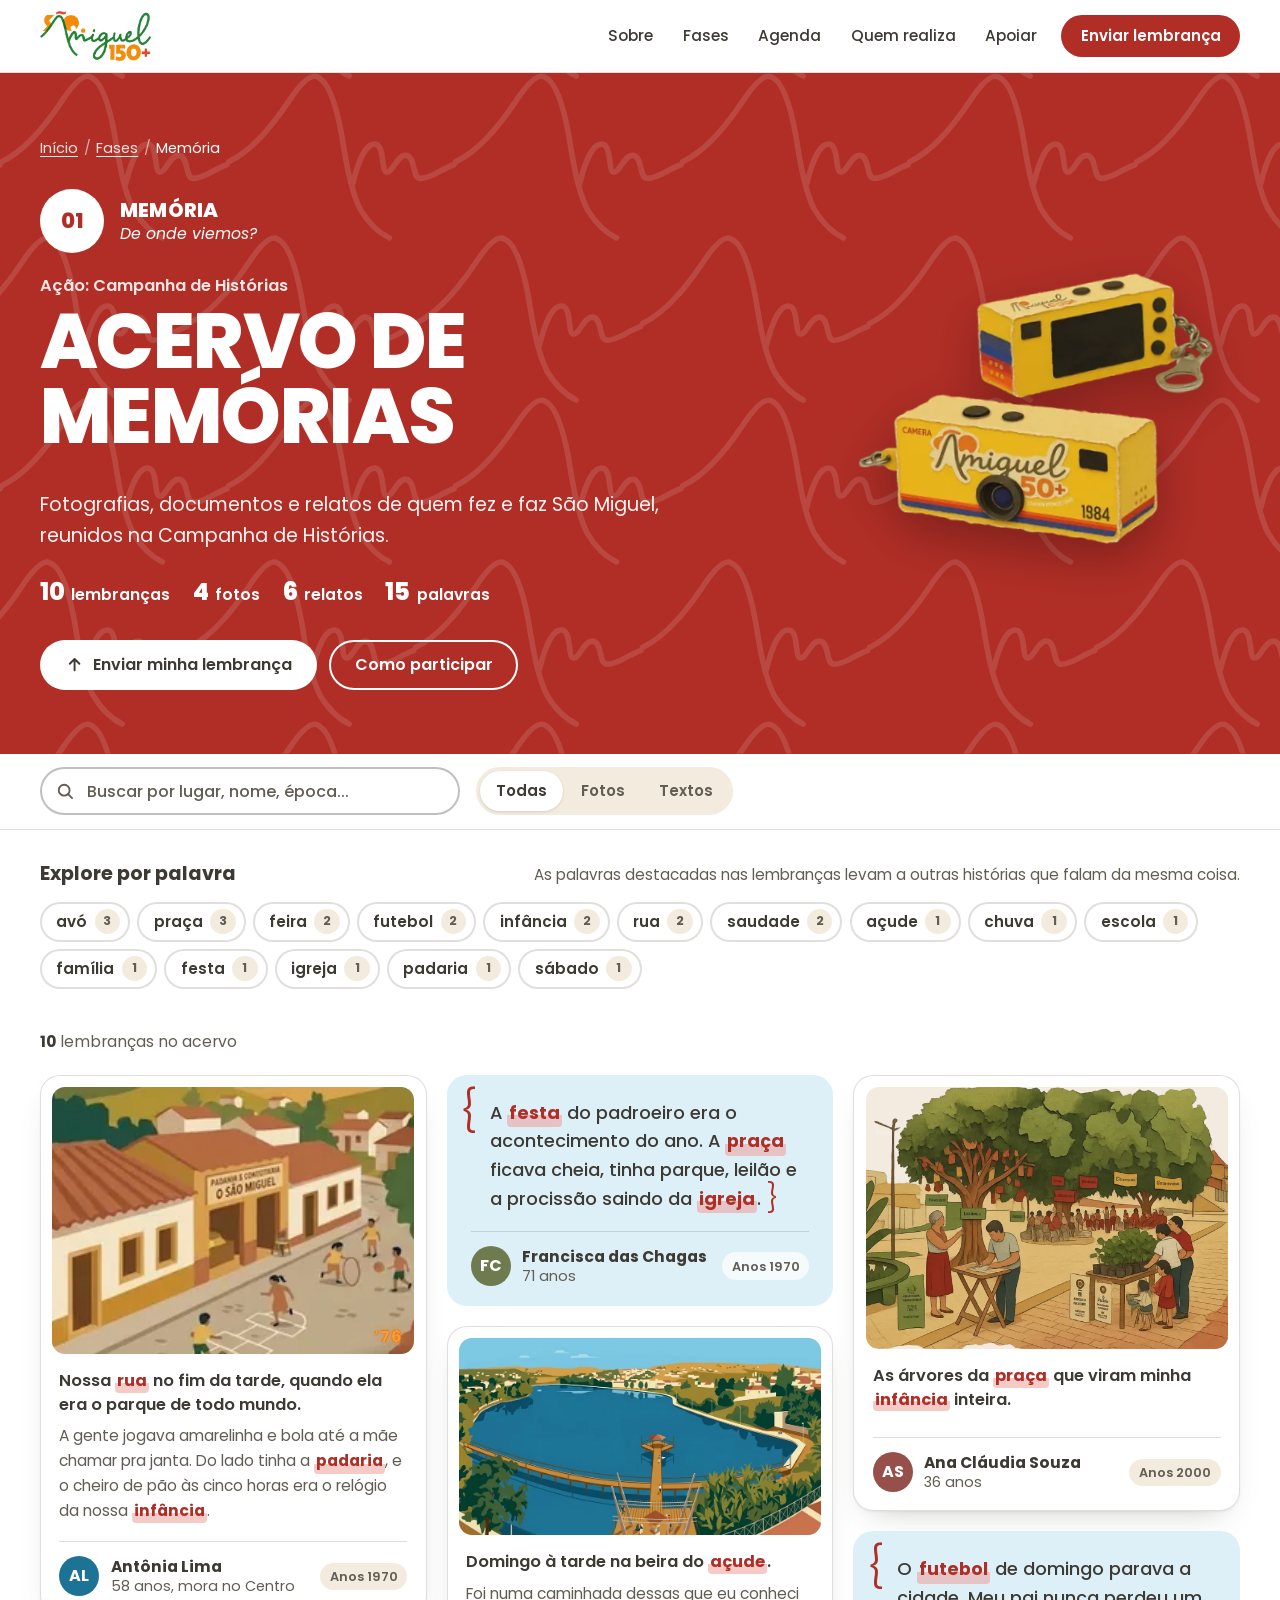
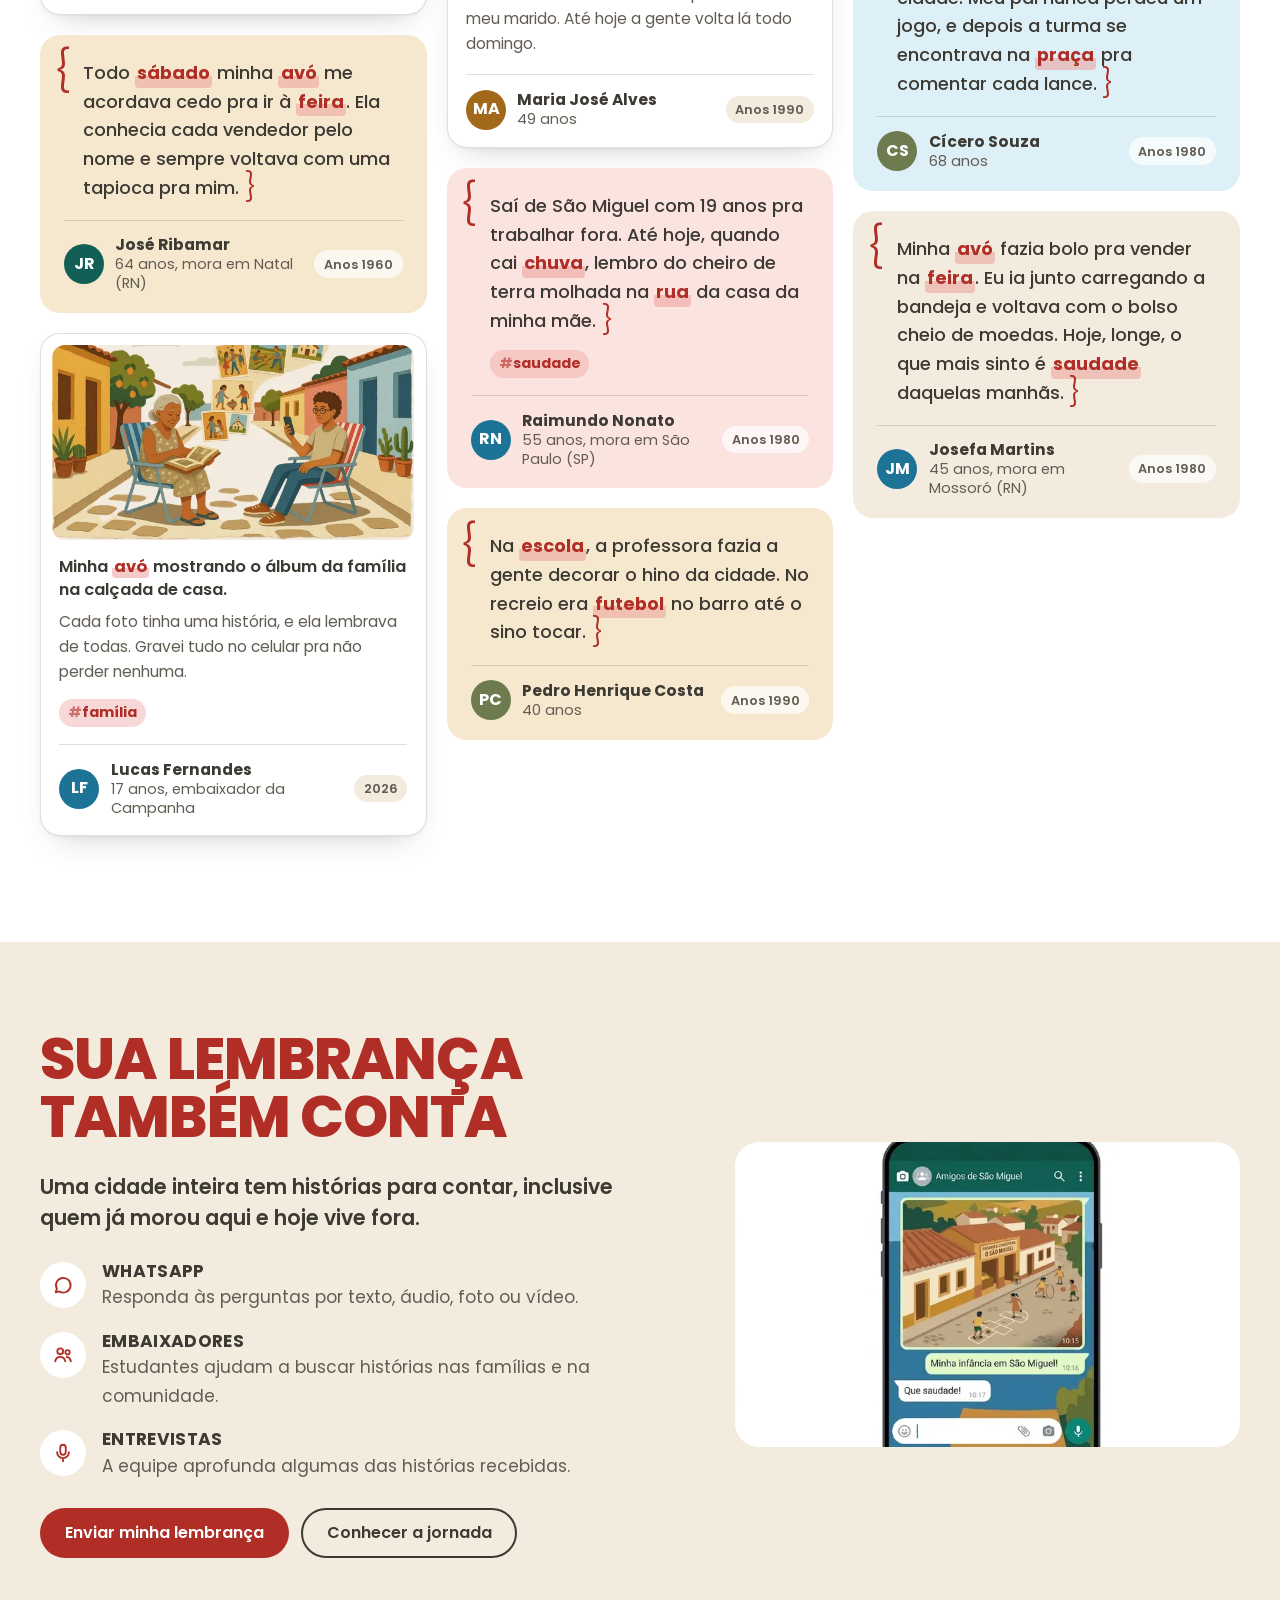
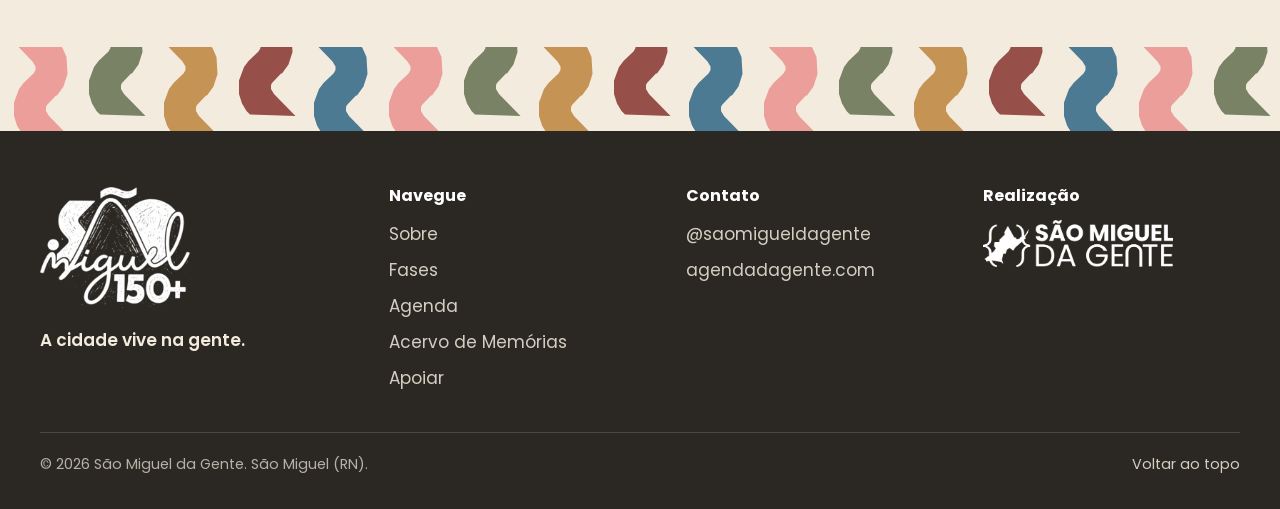
==== acervo.html @ f752eb58 "Adiciona favicon" ====
<!doctype html>
<html lang="pt-BR">
<head>
<meta charset="utf-8">
<meta name="viewport" content="width=device-width, initial-scale=1, viewport-fit=cover">
<title>Acervo de Memórias | São Miguel 150+</title>
<meta name="description" content="Fotografias, documentos e relatos de quem fez e faz São Miguel (RN), reunidos na Campanha de Histórias do São Miguel 150+.">
<meta name="theme-color" content="#B02E26">
<link rel="preconnect" href="https://fonts.googleapis.com">
<link rel="preconnect" href="https://fonts.gstatic.com" crossorigin>
<link rel="stylesheet" href="https://fonts.googleapis.com/css2?family=Poppins:ital,wght@0,300;0,400;0,500;0,600;0,700;0,800;1,400;1,600&display=swap">
<link rel="stylesheet" href="css/estilo.css">
<link rel="icon" href="favicon.ico" sizes="48x48">
<link rel="icon" href="favicon.svg" type="image/svg+xml">
<link rel="apple-touch-icon" href="\imagens\150+.png">

<script src="js/config.js"></script>
<script src="js/dados-acervo.js"></script>
</head>
<body class="pagina-da-acao" data-eixo="memoria">

<svg class="defs-svg" aria-hidden="true" focusable="false" width="0" height="0">
  <defs>
    <path id="mv-a" d="M3,143 C35,128 70,90 100,45 C120,15 135,2 145,6 C162,12 175,45 185,100 C193,150 200,190 215,220 C230,245 245,258 262,266"/>
    <path id="mv-b" d="M203,178 C212,140 225,112 240,115 C255,118 248,160 258,160 C268,160 275,130 290,133 C305,137 298,170 312,170 C330,170 345,155 366,148"/>
    <g id="motivo" fill="none" stroke="#fff" stroke-width="9" stroke-linecap="round"><use href="#mv-a"/><use href="#mv-b"/></g>
    <pattern id="padrao-linhas" patternUnits="userSpaceOnUse" width="227" height="324">
      <g transform="scale(.62)">
        <use href="#motivo" x="0" y="0"/><use href="#motivo" x="-366" y="0"/><use href="#motivo" x="366" y="0"/>
        <use href="#motivo" x="-65" y="261"/><use href="#motivo" x="301" y="261"/>
        <use href="#motivo" x="-65" y="-261"/><use href="#motivo" x="301" y="-261"/>
      </g>
    </pattern>
    <path id="onda" d="M0,0 L55,57 L61,67 L61,74 L57,81 L37,100 L28,112 L18,139 L18,166 L24,185 L33,200 L40,207 L131,210 L88,166 L82,156 L82,148 L84,144 L102,125 L104,125 L117,107 L125,82 L123,48 L115,30 L103,14 L91,3Z"/>
    <pattern id="ondas-cores" patternUnits="userSpaceOnUse" width="750" height="260" patternTransform="translate(0,-36) scale(.5)">
      <use href="#onda" x="10" y="44" fill="#EC9F9A"/><use href="#onda" x="160" y="0" fill="#798264"/><use href="#onda" x="310" y="44" fill="#C59354"/><use href="#onda" x="460" y="0" fill="#965049"/><use href="#onda" x="610" y="44" fill="#4D7A93"/>
    </pattern>
  </defs>
</svg>

<a class="pular" href="#lembrancas">Pular para as lembranças</a>

<header class="topo" id="topo">
  <div class="recipiente topo-interno">
    <a class="marca" data-link-inicio="" href="index.html" aria-label="São Miguel 150+, ir para a página inicial">
      <img data-logo src="assets/logo-sao-miguel-150.webp" alt="São Miguel 150+" width="682" height="306">
    </a>
    <button class="botao-menu" type="button" aria-expanded="false" aria-controls="menu-principal">
      <span class="botao-menu-icone" aria-hidden="true"><span></span><span></span><span></span></span>
      Menu
    </button>
    <nav class="navegacao" id="menu-principal" aria-label="Principal">
      <ul class="menu">
        <li><a data-link-inicio="#sobre" href="index.html#sobre">Sobre</a></li>
        <li><a data-link-inicio="#fases" href="index.html#fases">Fases</a></li>
        <li><a data-link-inicio="#agenda" href="index.html#agenda">Agenda</a></li>
        <li><a data-link-inicio="#quem-realiza" href="index.html#quem-realiza">Quem realiza</a></li>
        <li><a data-link-inicio="#apoiar" href="index.html#apoiar">Apoiar</a></li>
        <li class="menu-acao"><a class="botao botao-vermelho botao-pequeno" href="#enviar">Enviar lembrança</a></li>
      </ul>
    </nav>
  </div>
</header>

<main id="conteudo">

  <!-- CABEÇALHO DA AÇÃO: nome, eixo e descrição vêm de js/dados-acervo.js -->
  <section class="acao-topo" aria-labelledby="acao-titulo">
    <svg class="padrao-fundo" aria-hidden="true" focusable="false"><rect width="100%" height="100%" fill="url(#padrao-linhas)"/></svg>
    <div class="recipiente acao-topo-grade">
      <div>
        <nav aria-label="Você está em">
          <ol class="migalhas">
            <li><a data-link-inicio="" href="index.html">Início</a></li>
            <li><a data-link-inicio="#fases" href="index.html#fases">Fases</a></li>
            <li><span data-a="eixo-nome">Memória</span></li>
          </ol>
        </nav>
        <div class="acao-eixo">
          <span class="acao-eixo-marca" data-a="eixo-numero" aria-hidden="true">01</span>
          <p><span class="sr">Eixo </span><strong data-a="eixo-rotulo">Eixo 01 Memória</strong><em data-a="eixo-pergunta">De onde viemos?</em></p>
        </div>
        <p class="acao-sobrenome" data-a="acao">Ação: Campanha de Histórias</p>
        <h1 class="acao-titulo" id="acao-titulo" data-a="nome">Acervo de Memórias</h1>
        <p class="acao-descricao" data-a="descricao"></p>
        <ul class="acao-numeros" data-a="numeros" aria-label="Números do acervo"></ul>
        <div class="botoes">
          <a class="botao botao-branco" data-contato="Oi! Quero enviar uma lembrança para o Acervo de Memórias do São Miguel 150+." href="#enviar">
            <svg viewBox="0 0 24 24" aria-hidden="true"><path d="M12 19V6M6 11l6-6 6 6" fill="none" stroke="currentColor" stroke-width="2.4" stroke-linecap="round" stroke-linejoin="round"/></svg>
            Enviar minha lembrança
          </a>
          <a class="botao botao-contorno-claro" href="#enviar">Como participar</a>
        </div>
      </div>
      <img class="acao-ilustra" data-a="ilustracao" src="assets/ilustra-cameras.webp" alt="" width="409" height="305">
    </div>
  </section>

  <!-- BARRA DE EXPLORAÇÃO -->
  <div class="explorar">
    <div class="recipiente explorar-interno">
      <div class="busca">
        <label class="sr" for="busca">Buscar nas lembranças</label>
        <svg viewBox="0 0 24 24" aria-hidden="true"><circle cx="11" cy="11" r="6.5" fill="none" stroke="currentColor" stroke-width="2.2"/><path d="M16 16l4.5 4.5" stroke="currentColor" stroke-width="2.2" stroke-linecap="round"/></svg>
        <input id="busca" type="search" placeholder="Buscar por lugar, nome, época..." autocomplete="off">
      </div>
      <div class="tipos" role="group" aria-label="Tipo de lembrança">
        <button type="button" data-tipo="todas" aria-pressed="true">Todas</button>
        <button type="button" data-tipo="foto" aria-pressed="false">Fotos</button>
        <button type="button" data-tipo="texto" aria-pressed="false">Textos</button>
      </div>
      <p class="filtro-ativo" data-filtro-ativo hidden>
        <span>Palavra:</span>
        <button type="button" data-remover-palavra aria-label="Remover filtro de palavra">
          <span data-palavra-ativa></span>
          <svg viewBox="0 0 24 24" aria-hidden="true"><path d="M7 7l10 10M17 7L7 17" stroke="currentColor" stroke-width="2.4" stroke-linecap="round"/></svg>
        </button>
      </p>
    </div>
  </div>

  <!-- NUVEM DE PALAVRAS -->
  <section class="recipiente palavras-secao" aria-labelledby="palavras-titulo">
    <div class="palavras-cab">
      <h2 id="palavras-titulo">Explore por palavra</h2>
      <p>As palavras destacadas nas lembranças levam a outras histórias que falam da mesma coisa.</p>
    </div>
    <ul class="nuvem" data-nuvem></ul>
  </section>

  <!-- LEMBRANÇAS -->
  <section class="recipiente acervo" id="lembrancas" aria-labelledby="lembrancas-titulo">
    <h2 class="sr" id="lembrancas-titulo">Lembranças</h2>
    <div class="resultado">
      <p data-resultado aria-live="polite"></p>
      <button class="botao-texto" type="button" data-limpar hidden>Limpar filtros</button>
    </div>
    <div class="grade-lembrancas" data-grade></div>
    <div class="mais"><button class="botao botao-contorno" type="button" data-mais hidden>Mostrar mais lembranças</button></div>
  </section>

  <!-- COMO ENVIAR -->
  <section class="enviar" id="enviar" aria-labelledby="enviar-titulo">
    <div class="recipiente enviar-grade">
      <div>
        <h2 class="titulo-secao cor-memoria" id="enviar-titulo">Sua lembrança também conta</h2>
        <p class="lead">Uma cidade inteira tem histórias para contar, inclusive quem já morou aqui e hoje vive fora.</p>
        <ul class="formas-envio">
          <li>
            <span class="marcador"><svg viewBox="0 0 24 24" aria-hidden="true"><path d="M4 20l1.3-3.9A8 8 0 1 1 8 19z" fill="none" stroke="currentColor" stroke-width="2" stroke-linejoin="round"/></svg></span>
            <div><h3>WhatsApp</h3><p>Responda às perguntas por texto, áudio, foto ou vídeo.</p></div>
          </li>
          <li>
            <span class="marcador"><svg viewBox="0 0 24 24" aria-hidden="true"><circle cx="9" cy="8" r="3.2" fill="none" stroke="currentColor" stroke-width="2"/><path d="M3.5 19c.6-3.2 2.8-5 5.5-5s4.9 1.8 5.5 5" fill="none" stroke="currentColor" stroke-width="2" stroke-linecap="round"/><circle cx="17" cy="9" r="2.4" fill="none" stroke="currentColor" stroke-width="2"/><path d="M16 14.2c2.3.2 4 1.8 4.5 4.8" fill="none" stroke="currentColor" stroke-width="2" stroke-linecap="round"/></svg></span>
            <div><h3>Embaixadores</h3><p>Estudantes ajudam a buscar histórias nas famílias e na comunidade.</p></div>
          </li>
          <li>
            <span class="marcador"><svg viewBox="0 0 24 24" aria-hidden="true"><rect x="9" y="3" width="6" height="11" rx="3" fill="none" stroke="currentColor" stroke-width="2"/><path d="M5.5 11a6.5 6.5 0 0 0 13 0M12 17.5V21" fill="none" stroke="currentColor" stroke-width="2" stroke-linecap="round"/></svg></span>
            <div><h3>Entrevistas</h3><p>A equipe aprofunda algumas das histórias recebidas.</p></div>
          </li>
        </ul>
        <div class="botoes">
          <a class="botao botao-vermelho" data-contato="Oi! Quero enviar uma lembrança para o Acervo de Memórias do São Miguel 150+." href="#enviar">Enviar minha lembrança</a>
          <a class="botao botao-contorno" data-link-inicio="#fases" href="index.html#fases">Conhecer a jornada</a>
        </div>
      </div>
      <img class="enviar-ilustra" src="assets/ilustra-whatsapp.webp" alt="Celular com uma conversa de WhatsApp mostrando a foto de uma rua de São Miguel e a mensagem Minha infância em São Miguel" width="717" height="432" loading="lazy">
    </div>
  </section>
</main>

<!-- VISOR DE FOTO -->
<dialog class="visor" data-visor aria-labelledby="visor-titulo">
  <button class="visor-fechar" type="button" data-fechar aria-label="Fechar">
    <svg viewBox="0 0 24 24" aria-hidden="true"><path d="M6 6l12 12M18 6L6 18" stroke="currentColor" stroke-width="2.4" stroke-linecap="round"/></svg>
  </button>
  <div class="visor-grade">
    <div class="visor-foto"><img data-visor-img alt=""></div>
    <div class="visor-info">
      <h2 class="sr" id="visor-titulo">Foto ampliada</h2>
      <div data-visor-texto></div>
      <div class="visor-relacionadas" data-visor-palavras></div>
      <div data-visor-autoria></div>
      <div class="visor-nav">
        <button class="botao-circulo" type="button" data-visor-ant aria-label="Foto anterior"><svg viewBox="0 0 24 24" aria-hidden="true"><path d="M15 5l-7 7 7 7" fill="none" stroke="currentColor" stroke-width="2.4" stroke-linecap="round" stroke-linejoin="round"/></svg></button>
        <button class="botao-circulo" type="button" data-visor-prox aria-label="Próxima foto"><svg viewBox="0 0 24 24" aria-hidden="true"><path d="M9 5l7 7-7 7" fill="none" stroke="currentColor" stroke-width="2.4" stroke-linecap="round" stroke-linejoin="round"/></svg></button>
        <span data-visor-contador></span>
      </div>
    </div>
  </div>
</dialog>

<footer class="rodape">
  <div class="faixa-ondas faixa-ondas-cores" aria-hidden="true">
    <svg width="100%" height="100%"><rect width="100%" height="100%" fill="url(#ondas-cores)"/></svg>
  </div>
  <div class="recipiente rodape-grade">
    <div class="rodape-marca">
      <img src="assets/logo-150-branco.webp" alt="São Miguel 150+" width="420" height="342" loading="lazy">
      <p>A cidade vive na gente.</p>
    </div>
    <nav class="rodape-nav" aria-label="Rodapé">
      <h2>Navegue</h2>
      <ul>
        <li><a data-link-inicio="#sobre" href="index.html#sobre">Sobre</a></li>
        <li><a data-link-inicio="#fases" href="index.html#fases">Fases</a></li>
        <li><a data-link-inicio="#agenda" href="index.html#agenda">Agenda</a></li>
        <li><a href="#lembrancas">Acervo de Memórias</a></li>
        <li><a data-link-inicio="#apoiar" href="index.html#apoiar">Apoiar</a></li>
      </ul>
    </nav>
    <div class="rodape-contato">
      <h2>Contato</h2>
      <ul data-lista-contato></ul>
    </div>
    <div class="rodape-realizacao">
      <h2>Realização</h2>
      <img src="assets/smdg-branco.png" alt="São Miguel da Gente" width="534" height="131" loading="lazy">
    </div>
  </div>
  <div class="recipiente rodape-base">
    <p>© <span data-ano>2026</span> São Miguel da Gente. São Miguel (RN).</p>
    <a href="#topo">Voltar ao topo</a>
  </div>
</footer>

<script src="js/comum.js"></script>
<script src="js/acervo.js"></script>
</body>
</html>
---- css/estilo.css ----
/* =====================================================================
   SÃO MIGUEL 150+  |  ESTILO
   Cores e tipografia tiradas da identidade visual do projeto.
   ===================================================================== */

:root {
  /* Marca (fixas) */
  --ceu: #7CC7E4;
  --memoria: #B02E26;
  --identidade: #6E7B4E;
  --futuro: #C98A2B;
  --futuro-forte: #A2691B;
  --teal: #125F55;
  --azul: #1D7396;
  --laranja: #F38B08;
  --rosa: #EC9F9A;
  --vinho: #965049;
  --creme: #F2EBDE;
  --tinta: #3D3A34;

  /* Variáveis que mudam no modo escuro */
  --bg: #FFFFFF;
  --bg-alt: #F2EBDE;
  --superficie: #FFFFFF;
  --texto: #3D3A34;
  --texto-2: #625D53;
  --linha: rgba(61, 58, 52, .16);
  --linha-forte: rgba(61, 58, 52, .32);
  --memoria-tx: #B02E26;
  --identidade-tx: #55603A;
  --futuro-tx: #8A5813;
  --teal-tx: #125F55;
  --memoria-claro: #F6DEDB;
  --identidade-claro: #E4E8D8;
  --futuro-claro: #F4E5CB;
  --teal-claro: #D5E7E3;
  --papel-rosa: #FBE3E0;
  --papel-ocre: #F6E8CE;
  --papel-oliva: #E7EADC;
  --papel-ceu: #DDEFF7;
  --papel-creme: #F2EBDE;
  --sombra: 0 1px 2px rgba(61, 58, 52, .06), 0 14px 32px -18px rgba(61, 58, 52, .35);

  --fonte: 'Poppins', system-ui, -apple-system, 'Segoe UI', Helvetica, Arial, sans-serif;
  --larg: 1200px;
  --margem: max(1.25rem, calc((100vw - var(--larg)) / 2));
  --altura-topo: 72px;

  color-scheme: light dark;
  box-sizing: border-box;
  padding-top: env(safe-area-inset-top, 0px);
  padding-bottom: env(safe-area-inset-bottom, 0px);
}

@media (prefers-color-scheme: dark) {
  :root:not([data-theme="light"]) {
    --bg: #1C1A17;
    --bg-alt: #262320;
    --superficie: #2C2925;
    --texto: #F2EBDE;
    --texto-2: #CBC2B3;
    --linha: rgba(242, 235, 222, .16);
    --linha-forte: rgba(242, 235, 222, .34);
    --memoria-tx: #F29B91;
    --identidade-tx: #BFCB98;
    --futuro-tx: #EDBB6E;
    --teal-tx: #8FD0C4;
    --memoria-claro: #432825;
    --identidade-claro: #31372A;
    --futuro-claro: #43361F;
    --teal-claro: #1E3934;
    --papel-rosa: #3B2826;
    --papel-ocre: #3A3122;
    --papel-oliva: #2E3327;
    --papel-ceu: #20333B;
    --papel-creme: #2C2925;
    --sombra: 0 1px 2px rgba(0, 0, 0, .3), 0 14px 32px -18px rgba(0, 0, 0, .7);
  }
}
:root[data-theme="dark"] {
  --bg: #1C1A17;
  --bg-alt: #262320;
  --superficie: #2C2925;
  --texto: #F2EBDE;
  --texto-2: #CBC2B3;
  --linha: rgba(242, 235, 222, .16);
  --linha-forte: rgba(242, 235, 222, .34);
  --memoria-tx: #F29B91;
  --identidade-tx: #BFCB98;
  --futuro-tx: #EDBB6E;
  --teal-tx: #8FD0C4;
  --memoria-claro: #432825;
  --identidade-claro: #31372A;
  --futuro-claro: #43361F;
  --teal-claro: #1E3934;
  --papel-rosa: #3B2826;
  --papel-ocre: #3A3122;
  --papel-oliva: #2E3327;
  --papel-ceu: #20333B;
  --papel-creme: #2C2925;
  --sombra: 0 1px 2px rgba(0, 0, 0, .3), 0 14px 32px -18px rgba(0, 0, 0, .7);
}

/* ---------- Base ---------- */
*, *::before, *::after { box-sizing: inherit; }
html { scroll-behavior: smooth; scroll-padding-top: calc(env(safe-area-inset-top, 0px) + var(--altura-topo) + 12px); }
body {
  margin: 0;
  background: var(--bg);
  color: var(--texto);
  font-family: var(--fonte);
  font-size: 1.0625rem;
  line-height: 1.65;
  -webkit-font-smoothing: antialiased;
  text-rendering: optimizeLegibility;
}
img { max-width: 100%; height: auto; display: block; }
a { color: inherit; }
p { margin: 0 0 1em; }
h1, h2, h3, h4 { margin: 0; line-height: 1.15; }
ul, ol { margin: 0; }
button { font: inherit; color: inherit; }
:focus-visible { outline: 3px solid var(--azul); outline-offset: 3px; border-radius: 6px; }
.defs-svg { position: absolute; width: 0; height: 0; overflow: hidden; }
[hidden] { display: none !important; }
.sr { position: absolute !important; width: 1px; height: 1px; overflow: hidden; clip: rect(0 0 0 0); clip-path: inset(50%); white-space: nowrap; }
.recipiente { width: min(100% - 2.5rem, var(--larg)); margin-inline: auto; }
.pular { position: absolute; left: 1rem; top: -100px; z-index: 100; background: var(--tinta); color: #fff; padding: .7rem 1rem; border-radius: 10px; }
.pular:focus { top: calc(env(safe-area-inset-top, 0px) + 1rem); }

@media (prefers-reduced-motion: reduce) {
  html { scroll-behavior: auto; }
  *, *::before, *::after { animation-duration: .01ms !important; animation-iteration-count: 1 !important; transition-duration: .01ms !important; }
}

/* ---------- Tipografia ---------- */
.titulo-secao {
  font-weight: 800;
  font-size: clamp(2.1rem, 5vw, 3.6rem);
  line-height: 1;
  letter-spacing: -.015em;
  text-transform: uppercase;
  margin-bottom: .45em;
}
.lead { font-size: clamp(1.12rem, 1.6vw, 1.3rem); font-weight: 600; line-height: 1.5; }
.cor-memoria { color: var(--memoria-tx); }
.cab-secao { max-width: 46rem; }
.cab-secao > p { color: var(--texto-2); font-size: 1.08rem; }

/* Bolinha que substitui a letra "o", como na marca */
.bola {
  display: inline-block;
  width: .56em; height: .56em; line-height: .56em;
  border-radius: 50%;
  background: var(--futuro);
  color: transparent;
  overflow: hidden;
  vertical-align: baseline;
  margin-inline: .015em;
}
.sem-quebra { white-space: nowrap; }
.bola-g { width: .74em; height: .74em; line-height: .74em; margin-right: .04em; }

/* ---------- Botões ---------- */
.botoes { display: flex; flex-wrap: wrap; gap: .75rem; margin-top: 1.75rem; }
.botao {
  display: inline-flex; align-items: center; justify-content: center; gap: .55em;
  min-height: 50px; padding: .7em 1.45em;
  border-radius: 999px; border: 2px solid transparent;
  font: 600 1rem/1.2 var(--fonte); text-decoration: none; cursor: pointer;
  transition: background-color .18s ease, color .18s ease, border-color .18s ease, transform .12s ease;
}
.botao svg { width: 1.2em; height: 1.2em; flex: none; }
.botao:active { transform: translateY(1px); }
.botao-vermelho { background: var(--memoria); color: #fff; }
.botao-vermelho:hover { background: #8F231D; }
.botao-branco { background: #fff; color: var(--tinta); }
.botao-branco:hover { background: var(--creme); }
.botao-contorno { border-color: currentColor; color: var(--texto); background: transparent; }
.botao-contorno:hover { background: var(--bg-alt); }
.botao-contorno-escuro { border-color: var(--tinta); color: var(--tinta); background: transparent; }
.botao-contorno-escuro:hover { background: rgba(255, 255, 255, .45); }
.botao-contorno-claro { border-color: #fff; color: #fff; background: transparent; }
.botao-contorno-claro:hover { background: rgba(255, 255, 255, .14); }
.botao-pequeno { min-height: 42px; padding: .5em 1.15em; font-size: .94rem; }
.botao-circulo {
  display: grid; place-items: center; width: 50px; height: 50px; border-radius: 50%;
  border: 2px solid var(--linha-forte); background: var(--superficie); cursor: pointer;
  transition: background-color .18s, border-color .18s, opacity .18s;
}
.botao-circulo svg { width: 22px; height: 22px; }
.botao-circulo:hover { border-color: var(--texto); }
.botao-circulo:disabled { opacity: .35; cursor: default; }

/* ---------- Chips ---------- */
.chips { display: flex; flex-wrap: wrap; gap: .45rem; list-style: none; padding: 0; margin: 1rem 0; }
.chips li { background: var(--bg-alt); padding: .3rem .75rem; border-radius: 9px; font-weight: 600; font-size: .9rem; line-height: 1.35; }

/* ---------- Topo ---------- */
.topo {
  position: sticky; top: 0; z-index: 60;
  background: var(--bg);
  background: color-mix(in srgb, var(--bg) 93%, transparent);
  -webkit-backdrop-filter: saturate(1.4) blur(10px);
  backdrop-filter: saturate(1.4) blur(10px);
  border-bottom: 1px solid var(--linha);
}
.topo-interno { display: flex; align-items: center; justify-content: space-between; gap: 1rem; min-height: var(--altura-topo); }
.marca { display: block; flex: none; border-radius: 8px; }
.marca img { height: 50px; width: auto; }
.menu { display: flex; align-items: center; gap: .15rem; list-style: none; padding: 0; margin: 0; }
.menu a:not(.botao) { display: block; padding: .55rem .85rem; border-radius: 999px; text-decoration: none; font-weight: 500; font-size: .96rem; }
.menu a:not(.botao):hover { background: var(--bg-alt); }
.menu a[aria-current="page"] { color: var(--memoria-tx); font-weight: 600; }
.menu-acao { margin-left: .5rem; }
.botao-menu {
  display: none; align-items: center; gap: .55rem; min-height: 44px; padding: .4rem .9rem;
  border: 2px solid var(--linha-forte); border-radius: 999px; background: transparent; font-weight: 600; cursor: pointer;
}
.botao-menu-icone { display: grid; gap: 4px; width: 18px; }
.botao-menu-icone span { display: block; height: 2px; background: currentColor; border-radius: 2px; transition: transform .2s, opacity .2s; }
.topo[data-aberto] .botao-menu-icone span:nth-child(1) { transform: translateY(6px) rotate(45deg); }
.topo[data-aberto] .botao-menu-icone span:nth-child(2) { opacity: 0; }
.topo[data-aberto] .botao-menu-icone span:nth-child(3) { transform: translateY(-6px) rotate(-45deg); }

@media (max-width: 900px) {
  :root { --altura-topo: 64px; }
  .marca img { height: 42px; }
  .botao-menu { display: inline-flex; }
  .navegacao {
    display: none; position: absolute; left: 0; right: 0; top: 100%;
    background: var(--bg); border-bottom: 1px solid var(--linha); box-shadow: var(--sombra);
    padding: .5rem 1.25rem 1.25rem;
  }
  .topo[data-aberto] .navegacao { display: block; }
  .menu { flex-direction: column; align-items: stretch; gap: 0; }
  .menu a:not(.botao) { padding: .85rem .5rem; border-radius: 10px; font-size: 1.05rem; border-bottom: 1px solid var(--linha); }
  .menu-acao { margin: 1rem 0 0; }
  .menu-acao .botao { width: 100%; min-height: 50px; }
}

/* ---------- Destaque ---------- */
.destaque {
  --d-cor: var(--ceu);
  position: relative; isolation: isolate; overflow: hidden;
  display: flex;
  min-height: clamp(600px, calc(100svh - var(--altura-topo)), 900px);
  background-color: var(--d-cor);
  color: var(--tinta);
}
.destaque-fundo {
  position: absolute; inset: 0; z-index: -2;
  background-size: cover;
  background-position: var(--d-pos, center bottom);
  background-repeat: no-repeat;
}
.destaque::before {
  content: ""; position: absolute; inset: 0; z-index: -1; pointer-events: none;
  background:
    linear-gradient(90deg, var(--d-cor) 0%, var(--d-cor) 30%, color-mix(in srgb, var(--d-cor) 0%, transparent) 64%),
    linear-gradient(180deg, var(--d-cor) 0%, color-mix(in srgb, var(--d-cor) 0%, transparent) 36%);
}
.destaque[data-tema="claro"] { color: #fff; }
.destaque[data-tema="claro"]::before {
  background: linear-gradient(90deg, rgba(22, 20, 17, .74) 0%, rgba(22, 20, 17, .45) 50%, rgba(22, 20, 17, .12) 100%);
}
.destaque-conteudo { position: relative; padding-block: clamp(3rem, 8vw, 6.5rem) 3rem; }
.destaque-conteudo > * { max-width: 40rem; }
.destaque-rotulo {
  display: inline-flex; align-items: center; gap: .5em;
  background: #fff; color: var(--memoria);
  padding: .4em 1em; border-radius: 999px; font-weight: 600; font-size: .95rem; margin: 0;
}
.destaque-rotulo:empty { display: none; }
.destaque-titulo {
  font-weight: 800; font-size: clamp(2.7rem, 7.2vw, 5.6rem);
  line-height: .98; letter-spacing: -.025em; margin: .3em 0 .32em;
  text-wrap: balance;
}
.destaque-texto { font-size: clamp(1.06rem, 1.6vw, 1.28rem); font-weight: 500; line-height: 1.55; max-width: 33rem; }
.destaque[data-tema="claro"] .destaque-titulo,
.destaque[data-tema="claro"] .destaque-texto { text-shadow: 0 2px 18px rgba(0, 0, 0, .35); }
.destaque .botoes { margin-top: 2rem; }
.destaque-grafismo {
  position: absolute; z-index: -1; right: 5%; top: 3%;
  width: min(30vw, 380px); height: auto; overflow: visible; opacity: .95;
}
.destaque-grafismo path { stroke-dasharray: 1; stroke-dashoffset: 1; animation: desenhar 2.2s cubic-bezier(.6, .1, .2, 1) .35s forwards; }
.destaque-grafismo path + path { animation-delay: 1.5s; animation-duration: 1.4s; }
.destaque-grafismo[hidden] { display: none; }
@keyframes desenhar { to { stroke-dashoffset: 0; } }
@media (prefers-reduced-motion: reduce) { .destaque-grafismo path { stroke-dashoffset: 0; animation: none; } }
@media (max-width: 720px) {
  .destaque { min-height: max(680px, calc(100svh - var(--altura-topo))); }
  .destaque::before { background: linear-gradient(180deg, var(--d-cor) 0%, var(--d-cor) calc(100% - 300px), color-mix(in srgb, var(--d-cor) 0%, transparent) calc(100% - 150px)); }
  .destaque-conteudo { padding-bottom: 300px; }
  .destaque[data-tema="claro"]::before { background: linear-gradient(180deg, rgba(22, 20, 17, .72) 0%, rgba(22, 20, 17, .4) 70%, rgba(22, 20, 17, .2) 100%); }
  .destaque-grafismo { display: none; }
  .destaque .botoes .botao { flex: 1 1 auto; }
}

/* ---------- Faixa de ondas ---------- */
.faixa-ondas { height: clamp(52px, 7.5vw, 84px); overflow: hidden; }
.faixa-ondas svg { display: block; }
.faixa-ondas-vermelha { background: var(--memoria); }
.faixa-ondas-cores { background: var(--creme); }

/* ---------- Sobre ---------- */
.sobre { position: relative; }
.sobre-grade {
  display: grid; grid-template-columns: minmax(0, 1.35fr) minmax(0, 1fr);
  gap: clamp(2rem, 6vw, 5.5rem); align-items: start;
  padding-block: clamp(3.5rem, 7vw, 6rem);
}
.sobre-texto > p:not(.lead) { max-width: 60ch; }
.legado {
  position: relative; z-index: 2;
  background: var(--bg-alt); border-radius: 28px;
  padding: 7.5rem clamp(1.4rem, 3vw, 2.2rem) 2rem;
  margin-top: calc(-1 * clamp(3.5rem, 7vw, 6rem) - 2rem);
}
.legado-selo { position: absolute; top: -3.5rem; left: 50%; transform: translateX(-50%) rotate(-4deg); width: 190px; filter: drop-shadow(0 10px 18px rgba(61, 58, 52, .25)); }
.legado-titulo { font-size: 1.25rem; font-weight: 700; }
.chips-legado li { background: var(--superficie); color: var(--memoria-tx); font-weight: 500; font-size: 1rem; padding: .45rem .95rem; border-radius: 10px; }
@media (max-width: 860px) {
  .sobre-grade { grid-template-columns: 1fr; }
  .legado { margin-top: 3rem; }
  .legado-selo { width: 160px; top: -3rem; }
}

/* ---------- Jornada (fases) ---------- */
.fases { background: var(--bg-alt); padding-block: clamp(3.5rem, 7vw, 6.5rem); }
[data-eixo="memoria"]    { --cor: var(--memoria);    --cor-forte: var(--memoria);      --cor-tx: var(--memoria-tx);    --cor-claro: var(--memoria-claro); }
[data-eixo="identidade"] { --cor: var(--identidade); --cor-forte: var(--identidade);   --cor-tx: var(--identidade-tx); --cor-claro: var(--identidade-claro); }
[data-eixo="futuro"]     { --cor: var(--futuro);     --cor-forte: var(--futuro-forte); --cor-tx: var(--futuro-tx);     --cor-claro: var(--futuro-claro); }
[data-eixo="geral"]      { --cor: var(--teal);       --cor-forte: var(--teal);         --cor-tx: var(--teal-tx);       --cor-claro: var(--teal-claro); }

.jornada { display: grid; grid-template-columns: repeat(3, minmax(0, 1fr)); gap: 0 .35rem; margin-top: 2.25rem; }
.etapa {
  grid-row: 1; position: relative;
  display: grid; grid-template-columns: 1fr auto; align-content: center; column-gap: .75rem;
  min-height: 138px; padding: 1.1rem 2.9rem 1.1rem 2.7rem;
  border: 0; cursor: pointer; text-align: left;
  background: var(--cor-claro); color: var(--cor-tx);
  clip-path: polygon(0 0, calc(100% - 28px) 0, 100% 50%, calc(100% - 28px) 100%, 0 100%, 28px 50%);
  transition: background-color .3s ease, color .3s ease;
}
.etapa[data-eixo="memoria"] { clip-path: polygon(0 0, calc(100% - 28px) 0, 100% 50%, calc(100% - 28px) 100%, 0 100%); border-radius: 20px 0 0 20px; padding-left: 1.6rem; }
.etapa[data-eixo="futuro"] { clip-path: polygon(0 0, 100% 0, 100% 100%, 0 100%, 28px 50%); border-radius: 0 20px 20px 0; padding-right: 1.6rem; }
.etapa:hover { background: color-mix(in srgb, var(--cor) 28%, var(--cor-claro)); }
.etapa[aria-expanded="true"] { background: var(--cor-forte); color: #fff; }
.etapa:focus-visible { outline: none; box-shadow: inset 0 0 0 4px var(--azul); }
.etapa > span { grid-column: 1; }
.etapa-tempo { font-weight: 700; font-size: clamp(1.1rem, 1.7vw, 1.4rem); line-height: 1.15; }
.etapa-nome { font-weight: 700; font-size: .95rem; text-transform: uppercase; letter-spacing: .02em; margin-top: .55rem; display: flex; gap: .5em; }
.etapa-num { opacity: .75; }
.etapa-pergunta { font-style: italic; font-weight: 500; font-size: .98rem; }
.etapa-status { justify-self: start; margin-top: .55rem; font-size: .8rem; font-weight: 600; padding: .15rem .6rem; border-radius: 999px; background: var(--superficie); color: var(--cor-tx); }
.etapa-status:empty { display: none; }
.etapa[aria-expanded="true"] .etapa-status { background: rgba(255, 255, 255, .2); color: #fff; }
.etapa-seta { grid-column: 2; grid-row: 1 / span 4; align-self: center; width: 26px; height: 26px; transition: transform .3s ease; }
.etapa[aria-expanded="true"] .etapa-seta { transform: rotate(180deg); }

.painel {
  grid-column: 1 / -1; grid-row: 2;
  margin-top: 1rem;
  display: grid; grid-template-columns: minmax(0, 5fr) minmax(0, 7fr);
  grid-template-areas: "cab ilustra" "acoes acoes" "produtos paginas";
  gap: 2rem clamp(1.5rem, 4vw, 3.5rem);
  padding: clamp(1.4rem, 3.5vw, 2.75rem);
  background: var(--superficie); border-radius: 28px; border-top: 7px solid var(--cor);
  box-shadow: var(--sombra);
}
.painel[hidden] { display: none; }
.painel.entrando > * { animation: entrar .45s cubic-bezier(.2, .7, .2, 1) both; }
.painel.entrando > :nth-child(2) { animation-delay: .06s; }
.painel.entrando > :nth-child(3) { animation-delay: .12s; }
.painel.entrando > :nth-child(n+4) { animation-delay: .18s; }
@keyframes entrar { from { opacity: 0; transform: translateY(10px); } to { opacity: 1; transform: none; } }

.painel-cab { grid-area: cab; }
.painel-eixo { font-weight: 700; font-size: 1rem; margin: 0; }
.painel-titulo { font-weight: 800; font-size: clamp(2.3rem, 5vw, 3.5rem); text-transform: uppercase; color: var(--cor-tx); line-height: 1; letter-spacing: -.01em; }
.painel-pergunta { font-style: italic; font-size: 1.15rem; margin: .2rem 0 1rem; }
.painel-resumo { font-weight: 600; font-size: 1.12rem; line-height: 1.5; }
.painel-periodo { display: flex; gap: .55rem; align-items: flex-start; color: var(--texto-2); font-size: .95rem; margin: 0; }
.painel-periodo svg { width: 20px; height: 20px; flex: none; margin-top: .15rem; color: var(--cor-tx); }
.painel-ilustra { grid-area: ilustra; align-self: center; justify-self: center; width: 100%; max-height: 340px; object-fit: contain; }

.painel-acoes { grid-area: acoes; display: grid; grid-template-columns: repeat(2, minmax(0, 1fr)); gap: 2rem clamp(1.5rem, 4vw, 3.5rem); }
.acao-rotulo { font-weight: 700; font-size: .95rem; margin: 0; }
.acao-nome { display: flex; align-items: center; gap: .8rem; font-weight: 800; font-size: clamp(1.4rem, 2.4vw, 1.8rem); color: var(--cor-tx); margin-bottom: .6rem; }
.acao-nome::after { content: ""; flex: 1 1 2rem; min-width: 2rem; height: 3px; border-radius: 3px; background: var(--cor); }
.acao-chamada { font-weight: 700; }
.acao-pergunta { font-style: italic; border-left: 4px solid var(--cor); padding-left: .9rem; }
.chips-eixo li { background: var(--cor-claro); color: var(--cor-tx); }
.participacao { display: grid; gap: .7rem; margin: 1.25rem 0 0; }
.participacao div { display: grid; grid-template-columns: 8.5rem 1fr; gap: .75rem; }
.participacao dt { font-weight: 700; text-transform: uppercase; font-size: .88rem; letter-spacing: .02em; padding-top: .12rem; }
.participacao dd { margin: 0; color: var(--texto-2); font-size: .97rem; }
.perguntas { padding-left: 1.4rem; display: grid; gap: .4rem; font-weight: 500; }
.perguntas li::marker { color: var(--cor-tx); font-weight: 800; }

.painel-subtitulo { font-weight: 700; font-size: 1.05rem; margin-bottom: .9rem; }
.painel-produtos { grid-area: produtos; }
.painel-paginas { grid-area: paginas; }
.lista-produtos { list-style: none; padding: 0; display: grid; grid-template-columns: repeat(2, minmax(0, 1fr)); gap: .55rem 1.25rem; }
.lista-produtos li { position: relative; padding-left: 1.2rem; font-size: .97rem; line-height: 1.4; }
.lista-produtos li::before { content: ""; position: absolute; left: 0; top: .42em; width: .6em; height: .6em; border-radius: 50%; background: var(--cor); }

.paginas-botoes { display: flex; flex-wrap: wrap; gap: .65rem; }
.pagina-acao {
  display: inline-flex; align-items: center; gap: .75rem;
  min-height: 60px; padding: .55rem 1.15rem .55rem .6rem;
  border-radius: 18px; border: 2px solid var(--cor-forte);
  background: transparent; text-decoration: none; text-align: left; cursor: pointer;
  transition: background-color .18s, transform .12s;
}
.pagina-acao strong { display: block; font-weight: 700; line-height: 1.2; }
.pagina-acao small { display: block; font-size: .82rem; line-height: 1.3; }
.pagina-acao-icone { flex: none; display: grid; place-items: center; width: 40px; height: 40px; border-radius: 50%; }
.pagina-acao-icone svg { width: 20px; height: 20px; }
.pagina-acao.liberada { background: var(--cor-forte); color: #fff; }
.pagina-acao.liberada .pagina-acao-icone { background: #fff; color: var(--cor-forte); }
.pagina-acao.liberada:hover { background: color-mix(in srgb, var(--cor-forte) 86%, #000); }
.pagina-acao.liberada:active { transform: translateY(1px); }
.pagina-acao.bloqueada { border-style: dashed; border-color: var(--linha-forte); color: var(--texto-2); cursor: not-allowed; }
.pagina-acao.bloqueada .pagina-acao-icone { background: var(--bg-alt); }
.pagina-acao.bloqueada.tremer { animation: tremer .35s; }
@keyframes tremer { 25% { transform: translateX(-4px); } 75% { transform: translateX(4px); } }
.aviso-acao { min-height: 1.5em; margin: .7rem 0 0; font-size: .9rem; color: var(--texto-2); }

@media (max-width: 900px) {
  .painel { grid-template-columns: 1fr; grid-template-areas: "cab" "ilustra" "acoes" "produtos" "paginas"; }
  .painel-acoes { grid-template-columns: 1fr; }
}
@media (max-width: 760px) {
  .jornada { grid-template-columns: 1fr; gap: .6rem; }
  .etapa, .etapa[data-eixo] { grid-row: auto; clip-path: none; border-radius: 20px; min-height: 0; padding: 1.1rem 1.25rem; }
  .painel { grid-row: auto; margin: 0 0 .6rem; border-radius: 22px; }
  .lista-produtos { grid-template-columns: 1fr; }
  .participacao div { grid-template-columns: 1fr; gap: .1rem; }
  .acao-nome::after { display: none; }
  .pagina-acao { width: 100%; }
}

/* ---------- Agenda ---------- */
.agenda { padding-block: clamp(3.5rem, 7vw, 6.5rem) clamp(3rem, 6vw, 5rem); overflow: hidden; }
.cab-com-controles { display: flex; align-items: flex-end; justify-content: space-between; gap: 1.5rem; max-width: none; }
.cab-com-controles > div:first-child { max-width: 40rem; }
.controles { display: flex; gap: .6rem; flex: none; margin-bottom: 1.1rem; }
.carrossel { overflow-x: auto; scroll-snap-type: x mandatory; scroll-padding-inline: var(--margem); scrollbar-width: none; padding-block: 1.25rem 1.75rem; overscroll-behavior-x: contain; }
.carrossel::-webkit-scrollbar { display: none; }
.carrossel:focus-visible { outline-offset: -3px; }
.trilho { display: flex; gap: 1.1rem; list-style: none; margin: 0; padding: 0 var(--margem); width: max-content; }
.trilho::after { content: ""; flex: 0 0 1px; }
.evento {
  scroll-snap-align: start;
  flex: 0 0 clamp(268px, 28vw, 318px);
  display: flex; flex-direction: column; gap: .7rem;
  min-height: 320px; padding: 1.35rem 1.4rem 1.3rem;
  border-radius: 22px; border: 4px solid var(--cor);
  background: var(--superficie);
  box-shadow: 9px 9px 0 0 var(--cor-claro);
  transition: opacity .25s, filter .25s;
}
.evento-topo { display: flex; justify-content: space-between; align-items: center; gap: .5rem; }
.evento-frente { font-size: .84rem; font-weight: 600; padding: .2rem .65rem; border-radius: 999px; background: var(--cor-claro); color: var(--cor-tx); }
.evento-status { font-size: .82rem; font-weight: 600; color: var(--texto-2); }
.evento[data-status="proximo"] .evento-status { color: var(--cor-tx); }
.evento[data-status="agora"] .evento-status { color: var(--cor-tx); }
.evento[data-status="agora"] .evento-status::before { content: ""; display: inline-block; width: .55em; height: .55em; border-radius: 50%; background: currentColor; margin-right: .4em; vertical-align: .05em; animation: pulsar 1.6s infinite; }
@keyframes pulsar { 50% { opacity: .3; } }
.evento-quando { display: flex; align-items: baseline; flex-wrap: wrap; gap: .1rem .5rem; margin: .4rem 0 0; color: var(--cor-tx); }
.evento-data { font-weight: 800; font-size: 2.2rem; line-height: 1; letter-spacing: -.02em; }
.evento-ano { font-weight: 600; font-size: 1rem; }
.evento-titulo { font-size: 1.2rem; font-weight: 700; line-height: 1.25; }
.evento-desc { font-size: .95rem; color: var(--texto-2); line-height: 1.5; margin: 0; }
.evento-local { display: flex; gap: .4rem; align-items: flex-start; margin: auto 0 0; padding-top: .8rem; border-top: 1px solid var(--linha); font-size: .9rem; font-weight: 500; }
.evento-local svg { width: 18px; height: 18px; flex: none; margin-top: .12rem; color: var(--cor-tx); }
.evento[data-status="passado"] { opacity: .5; filter: grayscale(.55); box-shadow: none; }
.evento[data-status="passado"]:hover, .evento[data-status="passado"]:focus-within { opacity: .8; }
@media (max-width: 640px) {
  .cab-com-controles { flex-direction: column; align-items: flex-start; gap: 0; }
  .controles { margin: .5rem 0 0; }
  .evento { flex-basis: 82vw; }
}

/* ---------- Quem realiza ---------- */
.quem { position: relative; isolation: isolate; overflow: hidden; background: var(--teal); color: #fff; padding-block: clamp(3.5rem, 7vw, 6.5rem); }
.padrao-fundo { position: absolute; inset: 0; width: 100%; height: 100%; z-index: -1; opacity: .09; pointer-events: none; }
.quem-grade { display: grid; grid-template-columns: minmax(0, 1.15fr) minmax(0, .85fr); gap: clamp(2rem, 6vw, 5rem); align-items: start; }
.quem-logo { width: min(320px, 80%); margin: .4rem 0 2rem; }
.quem-texto p { max-width: 60ch; color: rgba(255, 255, 255, .92); }
.quem-texto .lead { color: #fff; }
.quem-assinatura { font-weight: 700; font-size: 1.2rem; color: #fff !important; margin-top: 1.5rem; }
.quem-links { display: flex; flex-wrap: wrap; gap: .6rem 1.4rem; list-style: none; padding: 0; margin-top: 1.25rem; }
.quem-links a { display: inline-flex; align-items: center; gap: .5rem; font-weight: 600; text-decoration: none; padding: .35rem 0; border-bottom: 2px solid rgba(255, 255, 255, .35); }
.quem-links a:hover { border-color: #fff; }
.quem-links svg { width: 20px; height: 20px; }
.membros { position: sticky; top: calc(var(--altura-topo) + 2rem); }
.membros-titulo { font-weight: 800; font-size: 1.5rem; text-transform: uppercase; margin-bottom: 1.25rem; }
.membros-lista { display: grid; grid-template-columns: repeat(3, minmax(0, 1fr)); gap: .9rem; list-style: none; padding: 0; }
.membros-lista figure { margin: 0; }
.membros-lista img { width: 100%; aspect-ratio: 3 / 4; object-fit: cover; border-radius: 18px; background: #fff; }
.membros-lista figcaption { margin-top: .6rem; font-weight: 700; font-size: .98rem; line-height: 1.25; }
@media (max-width: 860px) {
  .quem-grade { grid-template-columns: 1fr; }
  .membros { position: static; }
}

/* ---------- Apoiar ---------- */
.apoiar { background: var(--bg-alt); padding-block: clamp(3.5rem, 7vw, 6.5rem); }
.apoiar-grade { display: grid; grid-template-columns: minmax(0, 1fr) minmax(0, 1.1fr); gap: clamp(2rem, 6vw, 5.5rem); align-items: start; }
.apoiar-intro { position: sticky; top: calc(var(--altura-topo) + 2rem); }
.apoiar-intro > p:not(.lead) { max-width: 52ch; color: var(--texto-2); }
.apoiar-subtitulo { font-weight: 700; font-size: 1.2rem; margin-bottom: 1rem; }
.motivos { list-style: none; padding: 0; display: grid; gap: 1.6rem; margin-bottom: 2.75rem; }
.motivos li { position: relative; padding-left: 2.6rem; }
.motivos li::before { content: ""; position: absolute; left: 0; top: .15rem; width: 1.55rem; height: 1.55rem; border-radius: 50%; background: var(--cor); }
.motivos h4 { font-size: 1.15rem; font-weight: 700; margin-bottom: .3rem; }
.motivos p { margin: 0; color: var(--texto-2); }
.formas { list-style: none; padding: 0; border-top: 2px solid var(--texto); }
.formas li { display: grid; grid-template-columns: minmax(0, 13rem) 1fr; gap: .4rem 1.25rem; padding: .95rem 0; border-bottom: 1px solid var(--linha-forte); }
.formas strong { font-weight: 700; }
.formas span { color: var(--texto-2); }
@media (max-width: 860px) {
  .apoiar-grade { grid-template-columns: 1fr; }
  .apoiar-intro { position: static; }
  .formas li { grid-template-columns: 1fr; gap: .1rem; }
}

/* ---------- Parceiros ---------- */
.parceiros { padding-block: clamp(3.5rem, 7vw, 6rem); }
.parceiros-grade { display: grid; grid-template-columns: minmax(200px, 280px) 1fr; gap: 2rem clamp(2rem, 5vw, 4rem); align-items: stretch; margin-top: 1rem; }
.realizacao { padding: 1.5rem; border-radius: 22px; background: var(--teal-claro); display: flex; flex-direction: column; justify-content: center; gap: 1rem; }
.realizacao p { margin: 0; font-weight: 600; font-size: .95rem; color: var(--teal-tx); }
.realizacao img { width: 100%; max-width: 240px; }
.logo-escuro { display: none; }
.parceiros-lista { list-style: none; padding: 0; display: grid; grid-template-columns: repeat(auto-fill, minmax(170px, 1fr)); gap: 1rem; }
.parceiro { display: grid; place-items: center; min-height: 120px; padding: 1.2rem; border-radius: 18px; border: 1px solid var(--linha); background: var(--superficie); text-decoration: none; }
.parceiro img { max-height: 70px; width: auto; object-fit: contain; }
.parceiro span { font-weight: 600; text-align: center; }
.parceiro-vago { border: 2px dashed var(--linha-forte); background: transparent; color: var(--texto-2); text-align: center; font-size: .95rem; line-height: 1.35; transition: border-color .18s, color .18s; }
.parceiro-vago:hover { border-color: var(--memoria-tx); color: var(--memoria-tx); }
.parceiro-vago svg { width: 26px; height: 26px; margin: 0 auto .4rem; display: block; }
@media (max-width: 760px) { .parceiros-grade { grid-template-columns: 1fr; } .parceiros-lista { grid-template-columns: repeat(2, minmax(0, 1fr)); } }

/* ---------- Chamada final ---------- */
.chamada { position: relative; overflow: hidden; background: var(--ceu); color: var(--tinta); padding-block: clamp(4rem, 9vw, 8rem); }
.chamada-interna { position: relative; }
.chamada-numero {
  position: absolute; right: -2%; top: 50%; transform: translateY(-50%);
  margin: 0; font-weight: 800; font-size: clamp(9rem, 30vw, 25rem); line-height: .8; letter-spacing: -.04em;
  color: rgba(255, 255, 255, .38); pointer-events: none; user-select: none;
}
.chamada-titulo { position: relative; font-weight: 800; font-size: clamp(1.9rem, 4.4vw, 3.4rem); line-height: 1.08; letter-spacing: -.015em; max-width: 21ch; text-wrap: balance; }
.chamada .botoes { position: relative; }
@media (max-width: 640px) {
  .chamada { padding-bottom: 9rem; }
  .chamada-numero { top: auto; bottom: -5.5rem; right: -.5rem; transform: none; font-size: 9.5rem; }
}

/* ---------- Rodapé ---------- */
.rodape { background: #2B2823; color: #F2EBDE; }
.rodape-grade { display: grid; grid-template-columns: minmax(0, 1.2fr) repeat(3, minmax(0, 1fr)); gap: 2.5rem; padding-block: 3.5rem 2.5rem; }
.rodape h2 { font-size: 1rem; font-weight: 700; margin-bottom: .9rem; color: #fff; }
.rodape ul { list-style: none; padding: 0; display: grid; gap: .5rem; }
.rodape a { text-decoration: none; color: rgba(242, 235, 222, .85); }
.rodape a:hover { color: #fff; text-decoration: underline; text-underline-offset: 4px; }
.rodape-marca img { width: 150px; }
.rodape-marca p { margin-top: 1rem; font-weight: 600; }
.rodape-realizacao img { width: 190px; }
.rodape-base { display: flex; flex-wrap: wrap; justify-content: space-between; gap: 1rem; padding-block: 1.25rem 2rem; border-top: 1px solid rgba(242, 235, 222, .16); font-size: .9rem; color: rgba(242, 235, 222, .7); }
.rodape-base p { margin: 0; }
@media (max-width: 860px) { .rodape-grade { grid-template-columns: 1fr 1fr; } .rodape-marca { grid-column: 1 / -1; } }
@media (max-width: 480px) { .rodape-grade { grid-template-columns: 1fr; } }

/* ---------- Modo escuro: ajustes pontuais ---------- */
@media (prefers-color-scheme: dark) {
  :root:not([data-theme="light"]) .logo-claro { display: none; }
  :root:not([data-theme="light"]) .logo-escuro { display: block; }
}
:root[data-theme="dark"] .logo-claro { display: none; }
:root[data-theme="dark"] .logo-escuro { display: block; }


/* =====================================================================
   PÁGINA DE AÇÃO  |  ACERVO
   ===================================================================== */

.acao-topo { position: relative; isolation: isolate; overflow: hidden; background: var(--cor-forte); color: #fff; }
.acao-topo .padrao-fundo { opacity: .12; }
.acao-topo-grade { display: grid; grid-template-columns: minmax(0, 1.3fr) minmax(0, .7fr); gap: 2rem; align-items: center; padding-block: clamp(2.25rem, 5vw, 4rem) clamp(2.5rem, 5vw, 4.5rem); }
.migalhas { display: flex; flex-wrap: wrap; gap: .35rem; list-style: none; padding: 0; margin: 0 0 1.75rem; font-size: .9rem; }
.migalhas li + li::before { content: "/"; margin-right: .35rem; opacity: .6; }
.migalhas a { color: rgba(255, 255, 255, .88); text-underline-offset: 3px; }
.acao-eixo { display: flex; align-items: center; gap: 1rem; margin-bottom: 1.25rem; }
.acao-eixo-marca { display: grid; place-items: center; width: 64px; height: 64px; border-radius: 50%; background: #fff; color: var(--cor-forte); font-weight: 800; font-size: 1.35rem; flex: none; }
.acao-eixo p { margin: 0; line-height: 1.25; }
.acao-eixo strong { display: block; font-weight: 800; font-size: 1.25rem; text-transform: uppercase; letter-spacing: .01em; }
.acao-eixo em { font-size: .98rem; }
.acao-sobrenome { font-weight: 600; font-size: 1.02rem; margin: 0 0 .25rem; color: rgba(255, 255, 255, .88); }
.acao-titulo { font-weight: 800; font-size: clamp(2.5rem, 6.5vw, 4.8rem); line-height: .98; letter-spacing: -.02em; text-transform: uppercase; margin: 0 0 .45em; }
.acao-descricao { font-size: clamp(1.05rem, 1.5vw, 1.22rem); max-width: 40rem; color: rgba(255, 255, 255, .94); }
.acao-numeros { display: flex; flex-wrap: wrap; gap: .5rem 1.4rem; font-weight: 600; font-size: .98rem; margin: 1.25rem 0 0; padding: 0; list-style: none; }
.acao-numeros li { display: flex; gap: .4rem; align-items: baseline; }
.acao-numeros b { font-size: 1.5rem; font-weight: 800; }
.acao-ilustra { justify-self: center; width: min(100%, 360px); transform: rotate(-3deg); filter: drop-shadow(0 18px 24px rgba(0, 0, 0, .28)); }
@media (max-width: 760px) {
  .acao-topo-grade { grid-template-columns: 1fr; }
  .acao-ilustra { width: 220px; justify-self: start; order: -1; margin-bottom: -.5rem; }
}

/* Barra de exploração */
.explorar { position: sticky; top: var(--altura-topo); z-index: 40; background: var(--bg); background: color-mix(in srgb, var(--bg) 95%, transparent); -webkit-backdrop-filter: blur(10px); backdrop-filter: blur(10px); border-bottom: 1px solid var(--linha); }
.explorar-interno { display: flex; flex-wrap: wrap; align-items: center; gap: .75rem 1rem; padding-block: .85rem; }
.busca { position: relative; flex: 1 1 260px; max-width: 420px; }
.busca svg { position: absolute; left: .95rem; top: 50%; transform: translateY(-50%); width: 20px; height: 20px; color: var(--texto-2); pointer-events: none; }
.busca input {
  width: 100%; min-height: 48px; padding: .6rem 1rem .6rem 2.8rem;
  border-radius: 999px; border: 2px solid var(--linha-forte); background: var(--superficie); color: var(--texto);
  font: 500 1rem var(--fonte);
}
.busca input::placeholder { color: var(--texto-2); }
.busca input:focus { outline: none; border-color: var(--azul); box-shadow: 0 0 0 3px color-mix(in srgb, var(--azul) 25%, transparent); }
.tipos { display: inline-flex; padding: 4px; border-radius: 999px; background: var(--bg-alt); gap: 2px; }
.tipos button { min-height: 40px; padding: .35rem 1rem; border: 0; border-radius: 999px; background: transparent; font-weight: 600; font-size: .94rem; cursor: pointer; color: var(--texto-2); }
.tipos button[aria-pressed="true"] { background: var(--superficie); color: var(--texto); box-shadow: 0 1px 3px rgba(0, 0, 0, .12); }
.filtro-ativo { display: inline-flex; align-items: center; gap: .5rem; margin: 0; font-size: .95rem; }
.filtro-ativo[hidden] { display: none; }
.filtro-ativo button { display: inline-flex; align-items: center; gap: .35rem; min-height: 40px; padding: .3rem .5rem .3rem .9rem; border-radius: 999px; border: 0; background: var(--memoria); color: #fff; font-weight: 700; cursor: pointer; }
.filtro-ativo button svg { width: 18px; height: 18px; }

/* Nuvem de palavras */
.palavras-secao { padding-block: 2rem .5rem; }
.palavras-cab { display: flex; flex-wrap: wrap; align-items: baseline; justify-content: space-between; gap: .25rem 1rem; margin-bottom: .9rem; }
.palavras-cab h2 { font-size: 1.2rem; font-weight: 700; }
.palavras-cab p { margin: 0; color: var(--texto-2); font-size: .95rem; }
.nuvem { display: flex; flex-wrap: wrap; gap: .45rem; list-style: none; padding: 0; }
.nuvem button {
  display: inline-flex; align-items: center; gap: .45rem; min-height: 40px; padding: .3rem .5rem .3rem .9rem;
  border-radius: 999px; border: 2px solid var(--linha); background: var(--superficie); cursor: pointer;
  font-weight: 600; font-size: .95rem; transition: border-color .15s, background-color .15s;
}
.nuvem button:hover { border-color: var(--cor); }
.nuvem button[aria-pressed="true"] { background: var(--cor-forte); border-color: var(--cor-forte); color: #fff; }
.nuvem-qtd { display: inline-grid; place-items: center; min-width: 1.6rem; height: 1.6rem; padding: 0 .35rem; border-radius: 999px; background: var(--bg-alt); color: var(--texto-2); font-size: .78rem; font-weight: 700; }
.nuvem button[aria-pressed="true"] .nuvem-qtd { background: rgba(255, 255, 255, .22); color: #fff; }
@media (max-width: 640px) {
  .nuvem { flex-wrap: nowrap; overflow-x: auto; scrollbar-width: none; margin-inline: -1.25rem; padding: 0 1.25rem .4rem; }
  .nuvem::-webkit-scrollbar { display: none; }
  .nuvem li { flex: none; }
  .explorar .busca { max-width: none; flex-basis: 100%; }
}

/* Grade de lembranças */
.acervo { padding-block: 1.25rem clamp(3.5rem, 7vw, 6rem); }
.resultado { display: flex; flex-wrap: wrap; align-items: center; justify-content: space-between; gap: .5rem 1rem; margin: .75rem 0 1.25rem; color: var(--texto-2); font-size: .98rem; }
.resultado p { margin: 0; }
.resultado strong { color: var(--texto); }
.botao-texto { border: 0; background: none; padding: .4rem 0; font-weight: 600; color: var(--memoria-tx); text-decoration: underline; text-underline-offset: 4px; cursor: pointer; }
.grade-lembrancas { columns: 3 300px; column-gap: 1.25rem; }
.lembranca { break-inside: avoid; margin: 0 0 1.25rem; border-radius: 20px; display: flex; flex-direction: column; }
.lembranca-foto { background: var(--superficie); padding: .7rem .7rem 1.1rem; box-shadow: var(--sombra); border: 1px solid var(--linha); }
.foto-botao { position: relative; display: block; width: 100%; padding: 0; border: 0; border-radius: 13px; overflow: hidden; cursor: zoom-in; background: var(--bg-alt); }
.foto-botao img { width: 100%; height: auto; transition: transform .5s ease; }
.foto-botao:hover img { transform: scale(1.03); }
.foto-botao:focus-visible { outline: 3px solid var(--azul); outline-offset: 2px; }
.carimbo {
  position: absolute; right: .7rem; bottom: .55rem;
  font: 700 1rem/1 var(--fonte); letter-spacing: .06em; color: #FF9A2E;
  text-shadow: 0 0 6px rgba(255, 120, 0, .9), 0 0 1px #7a3300;
}
.lembranca-corpo { padding: .95rem .45rem 0; }
.lembranca-legenda { font-weight: 600; font-size: 1.02rem; line-height: 1.45; margin: 0 0 .5rem; }
.lembranca-relato { margin: 0; line-height: 1.6; }
.lembranca-foto .lembranca-relato { color: var(--texto-2); font-size: .97rem; }
.lembranca-texto { position: relative; background: var(--papel); padding: 1.5rem 1.5rem 1.25rem 2.7rem; }
.lembranca-texto .lembranca-relato { font-size: 1.12rem; font-weight: 500; line-height: 1.6; }
.chave { position: absolute; left: .85rem; top: .95rem; font-weight: 300; font-size: 2.6rem; line-height: 1; color: var(--cor-tx); }
.chave-fim { position: static; display: inline-block; font-size: 1.6em; line-height: 0; vertical-align: -.12em; margin-left: .2em; }
.lembranca-texto .autoria { margin-left: -1.2rem; }
.palavra {
  display: inline; padding: 0 .12em; margin: 0; border: 0; border-radius: 4px; cursor: pointer;
  font: inherit; font-weight: 700; color: var(--cor-tx);
  background: linear-gradient(transparent 58%, color-mix(in srgb, var(--rosa) 55%, transparent) 58%);
  -webkit-box-decoration-break: clone; box-decoration-break: clone;
  transition: background .15s;
}
.palavra:hover { background: color-mix(in srgb, var(--rosa) 55%, transparent); }
.palavra[aria-pressed="true"] { background: var(--cor-forte); color: #fff; }
.lembranca-tags { display: flex; flex-wrap: wrap; gap: .35rem; list-style: none; padding: 0; margin: .8rem 0 0; }
.lembranca-tags .palavra { font-size: .88rem; padding: .15rem .55rem; border-radius: 999px; background: color-mix(in srgb, var(--rosa) 40%, transparent); }
.lembranca-tags .palavra::before { content: "#"; opacity: .6; }
.autoria { display: flex; align-items: center; gap: .7rem; margin-top: 1.1rem; padding-top: .9rem; border-top: 1px solid var(--linha); }
.lembranca-foto .autoria { margin-inline: .45rem; }
.avatar { flex: none; display: grid; place-items: center; width: 40px; height: 40px; border-radius: 50%; background: var(--av, var(--futuro)); color: #fff; font-weight: 700; font-size: 1rem; }
.autoria-texto { line-height: 1.3; font-size: .9rem; color: var(--texto-2); min-width: 0; }
.autoria-texto strong { display: block; color: var(--texto); font-weight: 700; font-size: .97rem; }
.autoria-epoca { margin-left: auto; flex: none; font-size: .8rem; font-weight: 600; padding: .2rem .6rem; border-radius: 999px; background: var(--bg-alt); color: var(--texto-2); }
.lembranca-texto .autoria-epoca { background: color-mix(in srgb, var(--superficie) 70%, transparent); }
.lembranca.nova { animation: entrar .4s ease both; }
.vazio { text-align: center; padding: 3rem 1rem; border: 2px dashed var(--linha-forte); border-radius: 24px; }
.vazio h3 { font-size: 1.35rem; margin-bottom: .5rem; }
.vazio p { color: var(--texto-2); }
.mais { display: flex; justify-content: center; margin-top: 1rem; }

/* Visor (foto ampliada) */
.visor {
  width: min(1040px, calc(100% - 1.5rem)); max-height: calc(100% - 1.5rem); padding: 0; border: 0; border-radius: 24px;
  background: var(--superficie); color: var(--texto); box-shadow: 0 30px 80px rgba(0, 0, 0, .4); overflow: auto;
}
.visor::backdrop { background: rgba(28, 26, 23, .78); }
.visor[open] { animation: entrar .3s ease; }
.visor-grade { display: grid; grid-template-columns: minmax(0, 1.5fr) minmax(0, 1fr); }
.visor-foto { position: relative; background: #1C1A17; display: grid; place-items: center; min-height: 320px; }
.visor-foto img { width: 100%; max-height: 78vh; object-fit: contain; }
.visor-info { padding: 2.75rem 1.75rem 1.75rem; display: flex; flex-direction: column; }
.visor-info .lembranca-legenda { font-size: 1.2rem; }
.visor-info .lembranca-relato { color: var(--texto-2); }
.visor-relacionadas { margin-top: 1.25rem; }
.visor-relacionadas h3 { font-size: .95rem; font-weight: 700; margin-bottom: .5rem; }
.visor-fechar { position: absolute; right: .75rem; top: .75rem; z-index: 2; width: 44px; height: 44px; border-radius: 50%; border: 0; display: grid; place-items: center; background: var(--superficie); color: var(--texto); cursor: pointer; box-shadow: 0 2px 10px rgba(0, 0, 0, .2); }
.visor-fechar svg { width: 22px; height: 22px; }
.visor-nav { display: flex; gap: .5rem; margin-top: auto; padding-top: 1.5rem; }
.visor-nav .botao-circulo { width: 46px; height: 46px; }
.visor-nav span { align-self: center; margin-left: .25rem; font-size: .9rem; color: var(--texto-2); }
@media (max-width: 760px) {
  .visor-grade { grid-template-columns: 1fr; }
  .visor-info { padding: 1.4rem 1.25rem 1.25rem; }
}

/* Como enviar */
.enviar { background: var(--bg-alt); padding-block: clamp(3.5rem, 7vw, 6rem); }
.enviar-grade { display: grid; grid-template-columns: minmax(0, 1.1fr) minmax(0, .9fr); gap: clamp(2rem, 6vw, 5rem); align-items: center; }
.formas-envio { list-style: none; padding: 0; display: grid; gap: 1.3rem; margin: 1.75rem 0 0; }
.formas-envio li { display: grid; grid-template-columns: auto 1fr; gap: 1rem; align-items: start; }
.formas-envio .marcador { display: grid; place-items: center; width: 46px; height: 46px; border-radius: 50%; background: var(--superficie); color: var(--memoria-tx); }
.formas-envio .marcador svg { width: 22px; height: 22px; }
.formas-envio h3 { font-size: 1.08rem; font-weight: 700; text-transform: uppercase; letter-spacing: .02em; }
.formas-envio p { margin: .1rem 0 0; color: var(--texto-2); }
.enviar-ilustra { width: 100%; max-width: 520px; justify-self: center; border-radius: 24px; }
@media (max-width: 860px) { .enviar-grade { grid-template-columns: 1fr; } }
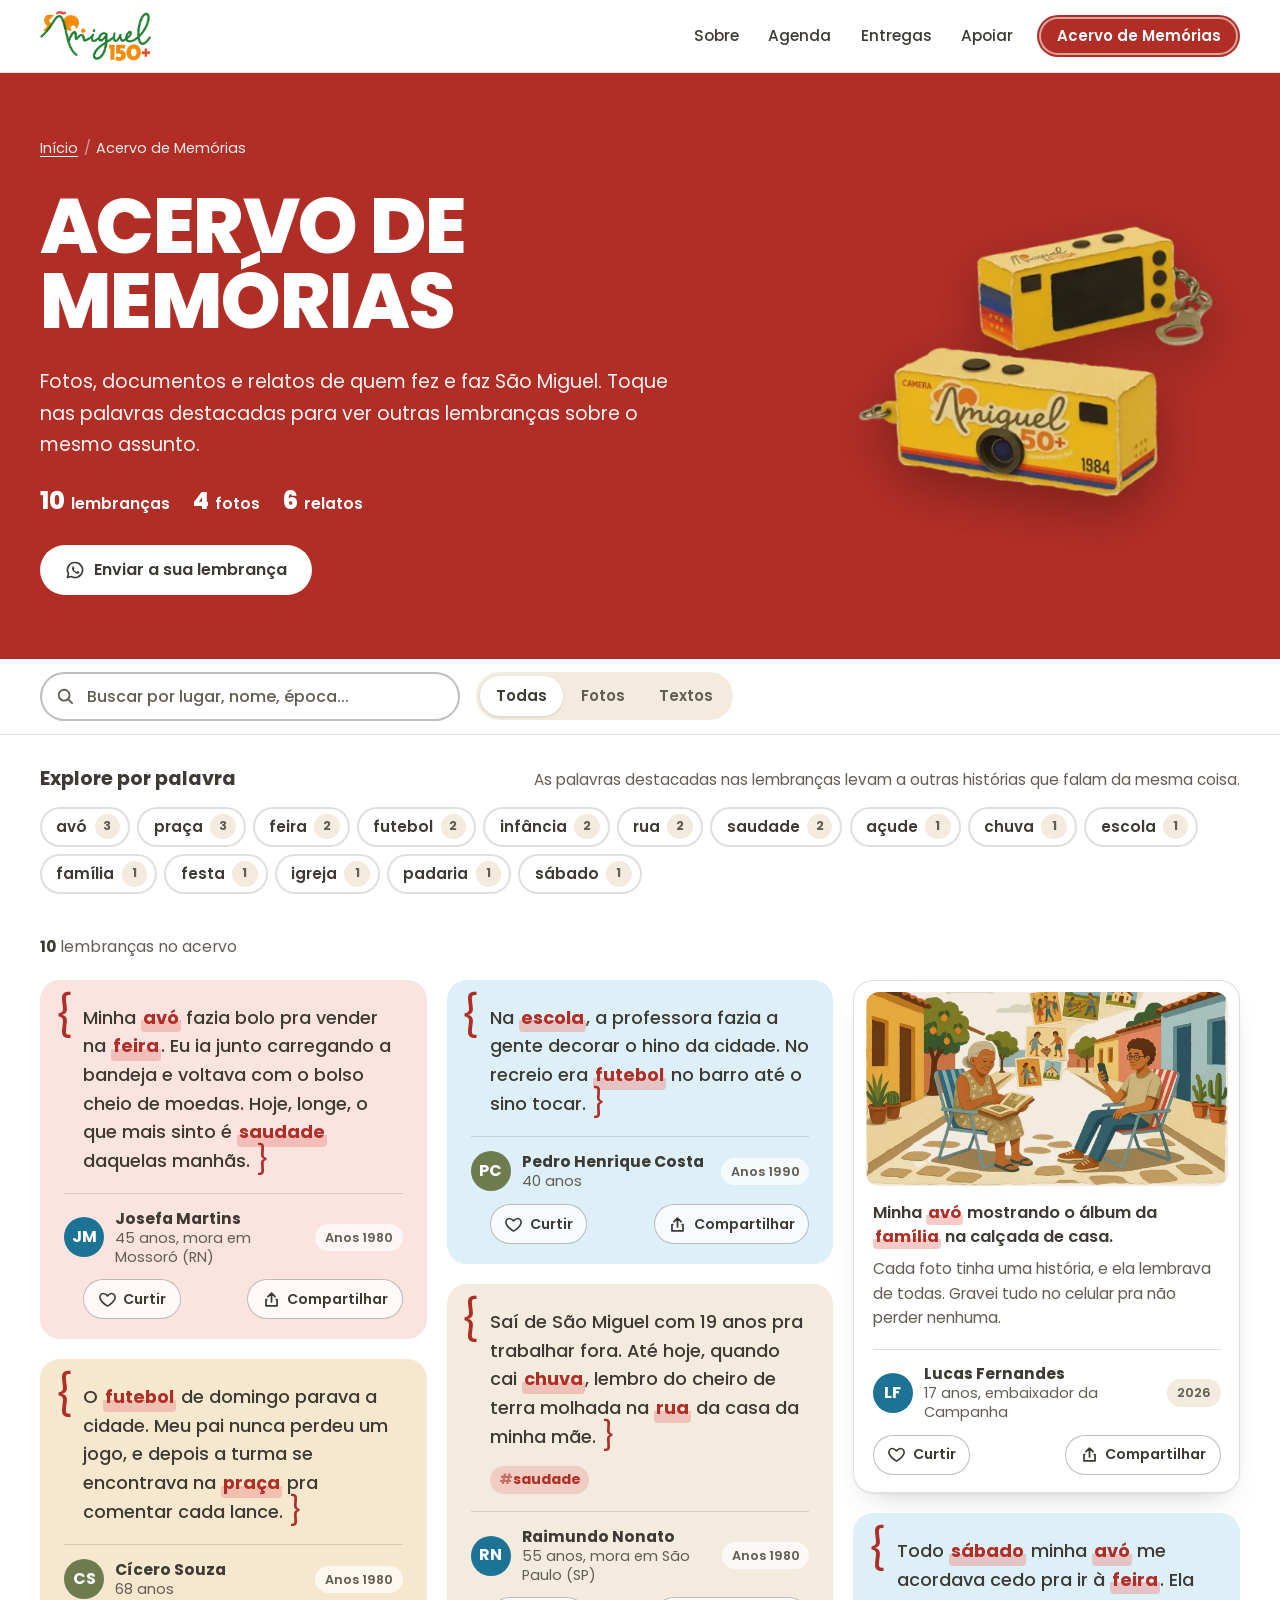
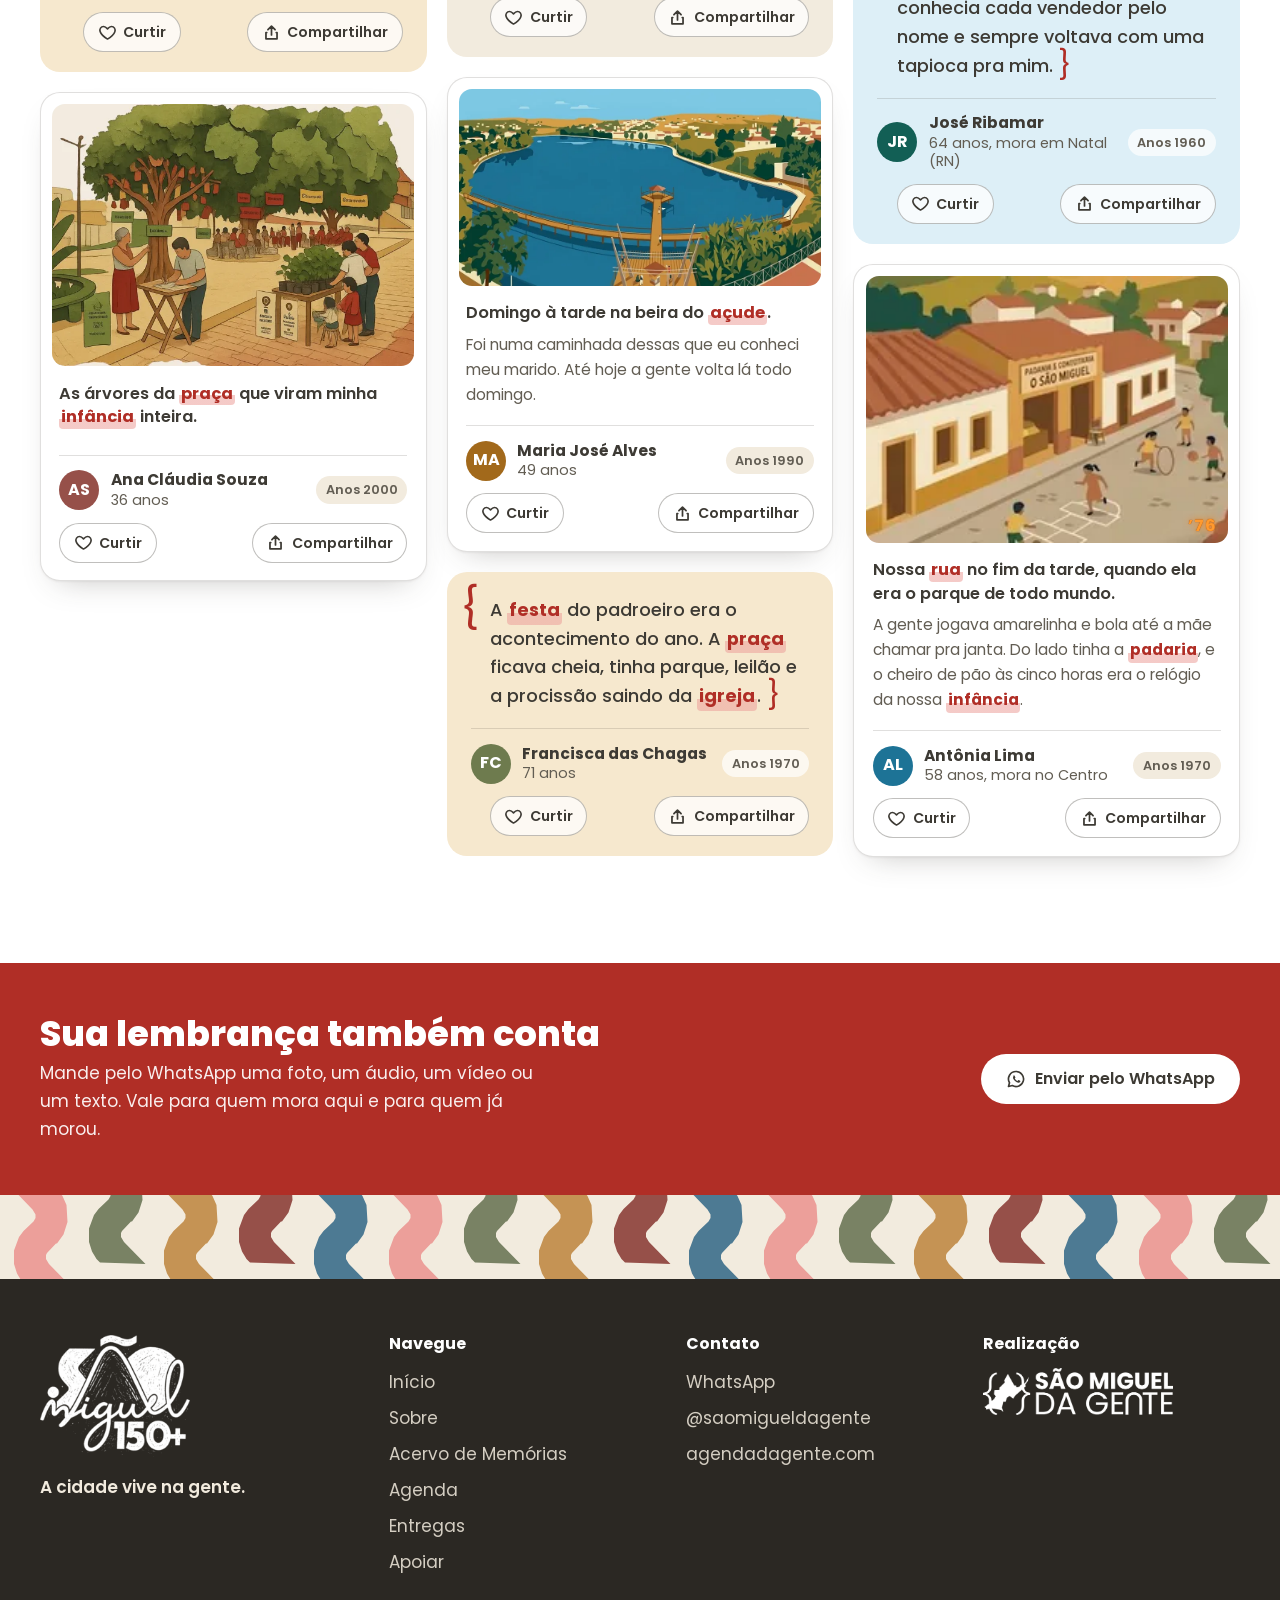
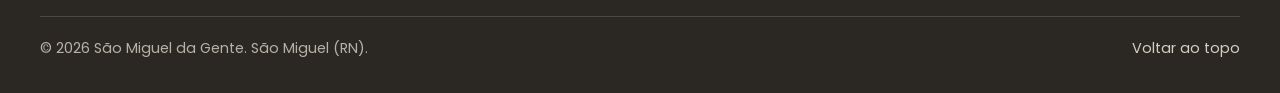
==== commit 345e10a3: "Versão final do site" ====
--- a/acervo.html
+++ b/acervo.html
@@ -4,95 +4,40 @@
 <meta charset="utf-8">
 <meta name="viewport" content="width=device-width, initial-scale=1, viewport-fit=cover">
 <title>Acervo de Memórias | São Miguel 150+</title>
-<meta name="description" content="Fotografias, documentos e relatos de quem fez e faz São Miguel (RN), reunidos na Campanha de Histórias do São Miguel 150+.">
+<meta name="description" content="Fotos, documentos e relatos de quem fez e faz São Miguel (RN), reunidos pelo São Miguel 150+.">
 <meta name="theme-color" content="#B02E26">
+<meta property="og:type" content="website">
+<meta property="og:site_name" content="São Miguel 150+">
+<meta property="og:title" content="Acervo de Memórias | São Miguel 150+">
+<meta property="og:description" content="Fotos, documentos e relatos de quem fez e faz São Miguel (RN), reunidos pelo São Miguel 150+.">
+<meta property="og:image" content="assets/compartilhar.jpg">
+<meta property="og:locale" content="pt_BR">
+<link rel="icon" href="favicon.ico" sizes="48x48">
+<link rel="icon" href="favicon.svg" type="image/svg+xml">
+<link rel="apple-touch-icon" href="apple-touch-icon.png">
 <link rel="preconnect" href="https://fonts.googleapis.com">
 <link rel="preconnect" href="https://fonts.gstatic.com" crossorigin>
-<link rel="stylesheet" href="https://fonts.googleapis.com/css2?family=Poppins:ital,wght@0,300;0,400;0,500;0,600;0,700;0,800;1,400;1,600&display=swap">
+<link rel="stylesheet" href="https://fonts.googleapis.com/css2?family=Poppins:ital,wght@0,400;0,500;0,600;0,700;0,800;1,400&display=swap">
 <link rel="stylesheet" href="css/estilo.css">
-<link rel="icon" href="favicon.ico" sizes="48x48">
-<link rel="icon" href="favicon.svg" type="image/svg+xml">
-<link rel="apple-touch-icon" href="\imagens\150+.png">
-
-<script src="js/config.js"></script>
-<script src="js/dados-acervo.js"></script>
 </head>
-<body class="pagina-da-acao" data-eixo="memoria">
-
-<svg class="defs-svg" aria-hidden="true" focusable="false" width="0" height="0">
-  <defs>
-    <path id="mv-a" d="M3,143 C35,128 70,90 100,45 C120,15 135,2 145,6 C162,12 175,45 185,100 C193,150 200,190 215,220 C230,245 245,258 262,266"/>
-    <path id="mv-b" d="M203,178 C212,140 225,112 240,115 C255,118 248,160 258,160 C268,160 275,130 290,133 C305,137 298,170 312,170 C330,170 345,155 366,148"/>
-    <g id="motivo" fill="none" stroke="#fff" stroke-width="9" stroke-linecap="round"><use href="#mv-a"/><use href="#mv-b"/></g>
-    <pattern id="padrao-linhas" patternUnits="userSpaceOnUse" width="227" height="324">
-      <g transform="scale(.62)">
-        <use href="#motivo" x="0" y="0"/><use href="#motivo" x="-366" y="0"/><use href="#motivo" x="366" y="0"/>
-        <use href="#motivo" x="-65" y="261"/><use href="#motivo" x="301" y="261"/>
-        <use href="#motivo" x="-65" y="-261"/><use href="#motivo" x="301" y="-261"/>
-      </g>
-    </pattern>
-    <path id="onda" d="M0,0 L55,57 L61,67 L61,74 L57,81 L37,100 L28,112 L18,139 L18,166 L24,185 L33,200 L40,207 L131,210 L88,166 L82,156 L82,148 L84,144 L102,125 L104,125 L117,107 L125,82 L123,48 L115,30 L103,14 L91,3Z"/>
-    <pattern id="ondas-cores" patternUnits="userSpaceOnUse" width="750" height="260" patternTransform="translate(0,-36) scale(.5)">
-      <use href="#onda" x="10" y="44" fill="#EC9F9A"/><use href="#onda" x="160" y="0" fill="#798264"/><use href="#onda" x="310" y="44" fill="#C59354"/><use href="#onda" x="460" y="0" fill="#965049"/><use href="#onda" x="610" y="44" fill="#4D7A93"/>
-    </pattern>
-  </defs>
-</svg>
-
-<a class="pular" href="#lembrancas">Pular para as lembranças</a>
-
-<header class="topo" id="topo">
-  <div class="recipiente topo-interno">
-    <a class="marca" data-link-inicio="" href="index.html" aria-label="São Miguel 150+, ir para a página inicial">
-      <img data-logo src="assets/logo-sao-miguel-150.webp" alt="São Miguel 150+" width="682" height="306">
-    </a>
-    <button class="botao-menu" type="button" aria-expanded="false" aria-controls="menu-principal">
-      <span class="botao-menu-icone" aria-hidden="true"><span></span><span></span><span></span></span>
-      Menu
-    </button>
-    <nav class="navegacao" id="menu-principal" aria-label="Principal">
-      <ul class="menu">
-        <li><a data-link-inicio="#sobre" href="index.html#sobre">Sobre</a></li>
-        <li><a data-link-inicio="#fases" href="index.html#fases">Fases</a></li>
-        <li><a data-link-inicio="#agenda" href="index.html#agenda">Agenda</a></li>
-        <li><a data-link-inicio="#quem-realiza" href="index.html#quem-realiza">Quem realiza</a></li>
-        <li><a data-link-inicio="#apoiar" href="index.html#apoiar">Apoiar</a></li>
-        <li class="menu-acao"><a class="botao botao-vermelho botao-pequeno" href="#enviar">Enviar lembrança</a></li>
-      </ul>
-    </nav>
-  </div>
-</header>
+<body data-pagina="acervo" data-eixo="memoria">
+<div data-topo></div>
+<script src="js/comum.js"></script>
 
 <main id="conteudo">
 
-  <!-- CABEÇALHO DA AÇÃO: nome, eixo e descrição vêm de js/dados-acervo.js -->
   <section class="acao-topo" aria-labelledby="acao-titulo">
-    <svg class="padrao-fundo" aria-hidden="true" focusable="false"><rect width="100%" height="100%" fill="url(#padrao-linhas)"/></svg>
     <div class="recipiente acao-topo-grade">
       <div>
-        <nav aria-label="Você está em">
-          <ol class="migalhas">
-            <li><a data-link-inicio="" href="index.html">Início</a></li>
-            <li><a data-link-inicio="#fases" href="index.html#fases">Fases</a></li>
-            <li><span data-a="eixo-nome">Memória</span></li>
-          </ol>
-        </nav>
-        <div class="acao-eixo">
-          <span class="acao-eixo-marca" data-a="eixo-numero" aria-hidden="true">01</span>
-          <p><span class="sr">Eixo </span><strong data-a="eixo-rotulo">Eixo 01 Memória</strong><em data-a="eixo-pergunta">De onde viemos?</em></p>
-        </div>
-        <p class="acao-sobrenome" data-a="acao">Ação: Campanha de Histórias</p>
-        <h1 class="acao-titulo" id="acao-titulo" data-a="nome">Acervo de Memórias</h1>
-        <p class="acao-descricao" data-a="descricao"></p>
-        <ul class="acao-numeros" data-a="numeros" aria-label="Números do acervo"></ul>
+        <nav aria-label="Você está em"><ol class="migalhas"><li><a href="index.html">Início</a></li><li><span aria-current="page">Acervo de Memórias</span></li></ol></nav>
+        <h1 class="acao-titulo" id="acao-titulo">Acervo de Memórias</h1>
+        <p class="acao-descricao">Fotos, documentos e relatos de quem fez e faz São Miguel. Toque nas palavras destacadas para ver outras lembranças sobre o mesmo assunto.</p>
+        <ul class="acao-numeros" data-numeros aria-label="Números do acervo"></ul>
         <div class="botoes">
-          <a class="botao botao-branco" data-contato="Oi! Quero enviar uma lembrança para o Acervo de Memórias do São Miguel 150+." href="#enviar">
-            <svg viewBox="0 0 24 24" aria-hidden="true"><path d="M12 19V6M6 11l6-6 6 6" fill="none" stroke="currentColor" stroke-width="2.4" stroke-linecap="round" stroke-linejoin="round"/></svg>
-            Enviar minha lembrança
-          </a>
-          <a class="botao botao-contorno-claro" href="#enviar">Como participar</a>
+          <a class="botao botao-branco" data-whats="Oi! Quero enviar uma lembrança para o Acervo de Memórias do São Miguel 150+." href="#enviar"><svg class="whats" viewBox="0 0 24 24" aria-hidden="true"><path d="M12 3a9 9 0 0 0-7.8 13.5L3 21l4.6-1.2A9 9 0 1 0 12 3z" fill="none" stroke="currentColor" stroke-width="2" stroke-linejoin="round"/><path d="M8.6 8.3c.2-.5.5-.5.8-.5h.5c.2 0 .4 0 .6.5l.7 1.6c.1.2.1.4 0 .6l-.5.7c-.1.2-.1.3 0 .5.7 1.2 1.6 2 2.8 2.6.2.1.4.1.5-.1l.7-.8c.2-.2.4-.2.6-.1l1.6.8c.2.1.4.2.4.4 0 .8-.6 1.7-1.5 1.9-1 .2-2.6 0-4.6-1.6-2-1.7-2.7-3.4-2.8-4.4 0-.8.3-1.5.6-2z" fill="currentColor"/></svg>Enviar a sua lembrança</a>
         </div>
       </div>
-      <img class="acao-ilustra" data-a="ilustracao" src="assets/ilustra-cameras.webp" alt="" width="409" height="305">
+      <img class="acao-ilustra" src="assets/ilustra-cameras.webp" alt="" width="409" height="305">
     </div>
   </section>
 
@@ -139,32 +84,13 @@
     <div class="mais"><button class="botao botao-contorno" type="button" data-mais hidden>Mostrar mais lembranças</button></div>
   </section>
 
-  <!-- COMO ENVIAR -->
-  <section class="enviar" id="enviar" aria-labelledby="enviar-titulo">
-    <div class="recipiente enviar-grade">
+  <section class="enviar-faixa" id="enviar" aria-labelledby="enviar-titulo">
+    <div class="recipiente enviar-faixa-interna">
       <div>
-        <h2 class="titulo-secao cor-memoria" id="enviar-titulo">Sua lembrança também conta</h2>
-        <p class="lead">Uma cidade inteira tem histórias para contar, inclusive quem já morou aqui e hoje vive fora.</p>
-        <ul class="formas-envio">
-          <li>
-            <span class="marcador"><svg viewBox="0 0 24 24" aria-hidden="true"><path d="M4 20l1.3-3.9A8 8 0 1 1 8 19z" fill="none" stroke="currentColor" stroke-width="2" stroke-linejoin="round"/></svg></span>
-            <div><h3>WhatsApp</h3><p>Responda às perguntas por texto, áudio, foto ou vídeo.</p></div>
-          </li>
-          <li>
-            <span class="marcador"><svg viewBox="0 0 24 24" aria-hidden="true"><circle cx="9" cy="8" r="3.2" fill="none" stroke="currentColor" stroke-width="2"/><path d="M3.5 19c.6-3.2 2.8-5 5.5-5s4.9 1.8 5.5 5" fill="none" stroke="currentColor" stroke-width="2" stroke-linecap="round"/><circle cx="17" cy="9" r="2.4" fill="none" stroke="currentColor" stroke-width="2"/><path d="M16 14.2c2.3.2 4 1.8 4.5 4.8" fill="none" stroke="currentColor" stroke-width="2" stroke-linecap="round"/></svg></span>
-            <div><h3>Embaixadores</h3><p>Estudantes ajudam a buscar histórias nas famílias e na comunidade.</p></div>
-          </li>
-          <li>
-            <span class="marcador"><svg viewBox="0 0 24 24" aria-hidden="true"><rect x="9" y="3" width="6" height="11" rx="3" fill="none" stroke="currentColor" stroke-width="2"/><path d="M5.5 11a6.5 6.5 0 0 0 13 0M12 17.5V21" fill="none" stroke="currentColor" stroke-width="2" stroke-linecap="round"/></svg></span>
-            <div><h3>Entrevistas</h3><p>A equipe aprofunda algumas das histórias recebidas.</p></div>
-          </li>
-        </ul>
-        <div class="botoes">
-          <a class="botao botao-vermelho" data-contato="Oi! Quero enviar uma lembrança para o Acervo de Memórias do São Miguel 150+." href="#enviar">Enviar minha lembrança</a>
-          <a class="botao botao-contorno" data-link-inicio="#fases" href="index.html#fases">Conhecer a jornada</a>
-        </div>
+        <h2 id="enviar-titulo">Sua lembrança também conta</h2>
+        <p>Mande pelo WhatsApp uma foto, um áudio, um vídeo ou um texto. Vale para quem mora aqui e para quem já morou.</p>
       </div>
-      <img class="enviar-ilustra" src="assets/ilustra-whatsapp.webp" alt="Celular com uma conversa de WhatsApp mostrando a foto de uma rua de São Miguel e a mensagem Minha infância em São Miguel" width="717" height="432" loading="lazy">
+      <a class="botao botao-branco" data-whats="Oi! Quero enviar uma lembrança para o Acervo de Memórias do São Miguel 150+." href="#"><svg class="whats" viewBox="0 0 24 24" aria-hidden="true"><path d="M12 3a9 9 0 0 0-7.8 13.5L3 21l4.6-1.2A9 9 0 1 0 12 3z" fill="none" stroke="currentColor" stroke-width="2" stroke-linejoin="round"/><path d="M8.6 8.3c.2-.5.5-.5.8-.5h.5c.2 0 .4 0 .6.5l.7 1.6c.1.2.1.4 0 .6l-.5.7c-.1.2-.1.3 0 .5.7 1.2 1.6 2 2.8 2.6.2.1.4.1.5-.1l.7-.8c.2-.2.4-.2.6-.1l1.6.8c.2.1.4.2.4.4 0 .8-.6 1.7-1.5 1.9-1 .2-2.6 0-4.6-1.6-2-1.7-2.7-3.4-2.8-4.4 0-.8.3-1.5.6-2z" fill="currentColor"/></svg>Enviar pelo WhatsApp</a>
     </div>
   </section>
 </main>
@@ -190,41 +116,8 @@
   </div>
 </dialog>
 
-<footer class="rodape">
-  <div class="faixa-ondas faixa-ondas-cores" aria-hidden="true">
-    <svg width="100%" height="100%"><rect width="100%" height="100%" fill="url(#ondas-cores)"/></svg>
-  </div>
-  <div class="recipiente rodape-grade">
-    <div class="rodape-marca">
-      <img src="assets/logo-150-branco.webp" alt="São Miguel 150+" width="420" height="342" loading="lazy">
-      <p>A cidade vive na gente.</p>
-    </div>
-    <nav class="rodape-nav" aria-label="Rodapé">
-      <h2>Navegue</h2>
-      <ul>
-        <li><a data-link-inicio="#sobre" href="index.html#sobre">Sobre</a></li>
-        <li><a data-link-inicio="#fases" href="index.html#fases">Fases</a></li>
-        <li><a data-link-inicio="#agenda" href="index.html#agenda">Agenda</a></li>
-        <li><a href="#lembrancas">Acervo de Memórias</a></li>
-        <li><a data-link-inicio="#apoiar" href="index.html#apoiar">Apoiar</a></li>
-      </ul>
-    </nav>
-    <div class="rodape-contato">
-      <h2>Contato</h2>
-      <ul data-lista-contato></ul>
-    </div>
-    <div class="rodape-realizacao">
-      <h2>Realização</h2>
-      <img src="assets/smdg-branco.png" alt="São Miguel da Gente" width="534" height="131" loading="lazy">
-    </div>
-  </div>
-  <div class="recipiente rodape-base">
-    <p>© <span data-ano>2026</span> São Miguel da Gente. São Miguel (RN).</p>
-    <a href="#topo">Voltar ao topo</a>
-  </div>
-</footer>
-
-<script src="js/comum.js"></script>
+<div data-rodape></div>
+<script src="js/cartao.js"></script>
 <script src="js/acervo.js"></script>
 </body>
 </html>
--- a/css/estilo.css
+++ b/css/estilo.css
@@ -211,7 +211,7 @@
 .menu { display: flex; align-items: center; gap: .15rem; list-style: none; padding: 0; margin: 0; }
 .menu a:not(.botao) { display: block; padding: .55rem .85rem; border-radius: 999px; text-decoration: none; font-weight: 500; font-size: .96rem; }
 .menu a:not(.botao):hover { background: var(--bg-alt); }
-.menu a[aria-current="page"] { color: var(--memoria-tx); font-weight: 600; }
+.menu a:not(.botao)[aria-current="page"] { color: var(--memoria-tx); font-weight: 600; }
 .menu-acao { margin-left: .5rem; }
 .botao-menu {
   display: none; align-items: center; gap: .55rem; min-height: 44px; padding: .4rem .9rem;
@@ -302,270 +302,262 @@
 /* ---------- Faixa de ondas ---------- */
 .faixa-ondas { height: clamp(52px, 7.5vw, 84px); overflow: hidden; }
 .faixa-ondas svg { display: block; }
-.faixa-ondas-vermelha { background: var(--memoria); }
 .faixa-ondas-cores { background: var(--creme); }
 
-/* ---------- Sobre ---------- */
-.sobre { position: relative; }
-.sobre-grade {
-  display: grid; grid-template-columns: minmax(0, 1.35fr) minmax(0, 1fr);
-  gap: clamp(2rem, 6vw, 5.5rem); align-items: start;
-  padding-block: clamp(3.5rem, 7vw, 6rem);
-}
-.sobre-texto > p:not(.lead) { max-width: 60ch; }
-.legado {
-  position: relative; z-index: 2;
-  background: var(--bg-alt); border-radius: 28px;
-  padding: 7.5rem clamp(1.4rem, 3vw, 2.2rem) 2rem;
-  margin-top: calc(-1 * clamp(3.5rem, 7vw, 6rem) - 2rem);
-}
-.legado-selo { position: absolute; top: -3.5rem; left: 50%; transform: translateX(-50%) rotate(-4deg); width: 190px; filter: drop-shadow(0 10px 18px rgba(61, 58, 52, .25)); }
-.legado-titulo { font-size: 1.25rem; font-weight: 700; }
-.chips-legado li { background: var(--superficie); color: var(--memoria-tx); font-weight: 500; font-size: 1rem; padding: .45rem .95rem; border-radius: 10px; }
-@media (max-width: 860px) {
-  .sobre-grade { grid-template-columns: 1fr; }
-  .legado { margin-top: 3rem; }
-  .legado-selo { width: 160px; top: -3rem; }
-}
-
-/* ---------- Jornada (fases) ---------- */
-.fases { background: var(--bg-alt); padding-block: clamp(3.5rem, 7vw, 6.5rem); }
+
+/* ---------- Cores das fases ---------- */
 [data-eixo="memoria"]    { --cor: var(--memoria);    --cor-forte: var(--memoria);      --cor-tx: var(--memoria-tx);    --cor-claro: var(--memoria-claro); }
 [data-eixo="identidade"] { --cor: var(--identidade); --cor-forte: var(--identidade);   --cor-tx: var(--identidade-tx); --cor-claro: var(--identidade-claro); }
 [data-eixo="futuro"]     { --cor: var(--futuro);     --cor-forte: var(--futuro-forte); --cor-tx: var(--futuro-tx);     --cor-claro: var(--futuro-claro); }
 [data-eixo="geral"]      { --cor: var(--teal);       --cor-forte: var(--teal);         --cor-tx: var(--teal-tx);       --cor-claro: var(--teal-claro); }
-
-.jornada { display: grid; grid-template-columns: repeat(3, minmax(0, 1fr)); gap: 0 .35rem; margin-top: 2.25rem; }
-.etapa {
-  grid-row: 1; position: relative;
-  display: grid; grid-template-columns: 1fr auto; align-content: center; column-gap: .75rem;
-  min-height: 138px; padding: 1.1rem 2.9rem 1.1rem 2.7rem;
-  border: 0; cursor: pointer; text-align: left;
-  background: var(--cor-claro); color: var(--cor-tx);
-  clip-path: polygon(0 0, calc(100% - 28px) 0, 100% 50%, calc(100% - 28px) 100%, 0 100%, 28px 50%);
-  transition: background-color .3s ease, color .3s ease;
-}
-.etapa[data-eixo="memoria"] { clip-path: polygon(0 0, calc(100% - 28px) 0, 100% 50%, calc(100% - 28px) 100%, 0 100%); border-radius: 20px 0 0 20px; padding-left: 1.6rem; }
-.etapa[data-eixo="futuro"] { clip-path: polygon(0 0, 100% 0, 100% 100%, 0 100%, 28px 50%); border-radius: 0 20px 20px 0; padding-right: 1.6rem; }
-.etapa:hover { background: color-mix(in srgb, var(--cor) 28%, var(--cor-claro)); }
-.etapa[aria-expanded="true"] { background: var(--cor-forte); color: #fff; }
-.etapa:focus-visible { outline: none; box-shadow: inset 0 0 0 4px var(--azul); }
-.etapa > span { grid-column: 1; }
-.etapa-tempo { font-weight: 700; font-size: clamp(1.1rem, 1.7vw, 1.4rem); line-height: 1.15; }
-.etapa-nome { font-weight: 700; font-size: .95rem; text-transform: uppercase; letter-spacing: .02em; margin-top: .55rem; display: flex; gap: .5em; }
-.etapa-num { opacity: .75; }
-.etapa-pergunta { font-style: italic; font-weight: 500; font-size: .98rem; }
-.etapa-status { justify-self: start; margin-top: .55rem; font-size: .8rem; font-weight: 600; padding: .15rem .6rem; border-radius: 999px; background: var(--superficie); color: var(--cor-tx); }
-.etapa-status:empty { display: none; }
-.etapa[aria-expanded="true"] .etapa-status { background: rgba(255, 255, 255, .2); color: #fff; }
-.etapa-seta { grid-column: 2; grid-row: 1 / span 4; align-self: center; width: 26px; height: 26px; transition: transform .3s ease; }
-.etapa[aria-expanded="true"] .etapa-seta { transform: rotate(180deg); }
-
-.painel {
-  grid-column: 1 / -1; grid-row: 2;
-  margin-top: 1rem;
-  display: grid; grid-template-columns: minmax(0, 5fr) minmax(0, 7fr);
-  grid-template-areas: "cab ilustra" "acoes acoes" "produtos paginas";
-  gap: 2rem clamp(1.5rem, 4vw, 3.5rem);
-  padding: clamp(1.4rem, 3.5vw, 2.75rem);
-  background: var(--superficie); border-radius: 28px; border-top: 7px solid var(--cor);
-  box-shadow: var(--sombra);
-}
-.painel[hidden] { display: none; }
-.painel.entrando > * { animation: entrar .45s cubic-bezier(.2, .7, .2, 1) both; }
-.painel.entrando > :nth-child(2) { animation-delay: .06s; }
-.painel.entrando > :nth-child(3) { animation-delay: .12s; }
-.painel.entrando > :nth-child(n+4) { animation-delay: .18s; }
 @keyframes entrar { from { opacity: 0; transform: translateY(10px); } to { opacity: 1; transform: none; } }
-
-.painel-cab { grid-area: cab; }
-.painel-eixo { font-weight: 700; font-size: 1rem; margin: 0; }
-.painel-titulo { font-weight: 800; font-size: clamp(2.3rem, 5vw, 3.5rem); text-transform: uppercase; color: var(--cor-tx); line-height: 1; letter-spacing: -.01em; }
-.painel-pergunta { font-style: italic; font-size: 1.15rem; margin: .2rem 0 1rem; }
-.painel-resumo { font-weight: 600; font-size: 1.12rem; line-height: 1.5; }
-.painel-periodo { display: flex; gap: .55rem; align-items: flex-start; color: var(--texto-2); font-size: .95rem; margin: 0; }
-.painel-periodo svg { width: 20px; height: 20px; flex: none; margin-top: .15rem; color: var(--cor-tx); }
-.painel-ilustra { grid-area: ilustra; align-self: center; justify-self: center; width: 100%; max-height: 340px; object-fit: contain; }
-
-.painel-acoes { grid-area: acoes; display: grid; grid-template-columns: repeat(2, minmax(0, 1fr)); gap: 2rem clamp(1.5rem, 4vw, 3.5rem); }
-.acao-rotulo { font-weight: 700; font-size: .95rem; margin: 0; }
-.acao-nome { display: flex; align-items: center; gap: .8rem; font-weight: 800; font-size: clamp(1.4rem, 2.4vw, 1.8rem); color: var(--cor-tx); margin-bottom: .6rem; }
-.acao-nome::after { content: ""; flex: 1 1 2rem; min-width: 2rem; height: 3px; border-radius: 3px; background: var(--cor); }
-.acao-chamada { font-weight: 700; }
-.acao-pergunta { font-style: italic; border-left: 4px solid var(--cor); padding-left: .9rem; }
-.chips-eixo li { background: var(--cor-claro); color: var(--cor-tx); }
-.participacao { display: grid; gap: .7rem; margin: 1.25rem 0 0; }
-.participacao div { display: grid; grid-template-columns: 8.5rem 1fr; gap: .75rem; }
-.participacao dt { font-weight: 700; text-transform: uppercase; font-size: .88rem; letter-spacing: .02em; padding-top: .12rem; }
-.participacao dd { margin: 0; color: var(--texto-2); font-size: .97rem; }
-.perguntas { padding-left: 1.4rem; display: grid; gap: .4rem; font-weight: 500; }
-.perguntas li::marker { color: var(--cor-tx); font-weight: 800; }
-
-.painel-subtitulo { font-weight: 700; font-size: 1.05rem; margin-bottom: .9rem; }
-.painel-produtos { grid-area: produtos; }
-.painel-paginas { grid-area: paginas; }
-.lista-produtos { list-style: none; padding: 0; display: grid; grid-template-columns: repeat(2, minmax(0, 1fr)); gap: .55rem 1.25rem; }
-.lista-produtos li { position: relative; padding-left: 1.2rem; font-size: .97rem; line-height: 1.4; }
-.lista-produtos li::before { content: ""; position: absolute; left: 0; top: .42em; width: .6em; height: .6em; border-radius: 50%; background: var(--cor); }
-
-.paginas-botoes { display: flex; flex-wrap: wrap; gap: .65rem; }
-.pagina-acao {
-  display: inline-flex; align-items: center; gap: .75rem;
-  min-height: 60px; padding: .55rem 1.15rem .55rem .6rem;
-  border-radius: 18px; border: 2px solid var(--cor-forte);
-  background: transparent; text-decoration: none; text-align: left; cursor: pointer;
-  transition: background-color .18s, transform .12s;
-}
-.pagina-acao strong { display: block; font-weight: 700; line-height: 1.2; }
-.pagina-acao small { display: block; font-size: .82rem; line-height: 1.3; }
-.pagina-acao-icone { flex: none; display: grid; place-items: center; width: 40px; height: 40px; border-radius: 50%; }
-.pagina-acao-icone svg { width: 20px; height: 20px; }
-.pagina-acao.liberada { background: var(--cor-forte); color: #fff; }
-.pagina-acao.liberada .pagina-acao-icone { background: #fff; color: var(--cor-forte); }
-.pagina-acao.liberada:hover { background: color-mix(in srgb, var(--cor-forte) 86%, #000); }
-.pagina-acao.liberada:active { transform: translateY(1px); }
-.pagina-acao.bloqueada { border-style: dashed; border-color: var(--linha-forte); color: var(--texto-2); cursor: not-allowed; }
-.pagina-acao.bloqueada .pagina-acao-icone { background: var(--bg-alt); }
-.pagina-acao.bloqueada.tremer { animation: tremer .35s; }
-@keyframes tremer { 25% { transform: translateX(-4px); } 75% { transform: translateX(4px); } }
-.aviso-acao { min-height: 1.5em; margin: .7rem 0 0; font-size: .9rem; color: var(--texto-2); }
-
-@media (max-width: 900px) {
-  .painel { grid-template-columns: 1fr; grid-template-areas: "cab" "ilustra" "acoes" "produtos" "paginas"; }
-  .painel-acoes { grid-template-columns: 1fr; }
-}
-@media (max-width: 760px) {
-  .jornada { grid-template-columns: 1fr; gap: .6rem; }
-  .etapa, .etapa[data-eixo] { grid-row: auto; clip-path: none; border-radius: 20px; min-height: 0; padding: 1.1rem 1.25rem; }
-  .painel { grid-row: auto; margin: 0 0 .6rem; border-radius: 22px; }
-  .lista-produtos { grid-template-columns: 1fr; }
-  .participacao div { grid-template-columns: 1fr; gap: .1rem; }
-  .acao-nome::after { display: none; }
-  .pagina-acao { width: 100%; }
-}
-
-/* ---------- Agenda ---------- */
-.agenda { padding-block: clamp(3.5rem, 7vw, 6.5rem) clamp(3rem, 6vw, 5rem); overflow: hidden; }
-.cab-com-controles { display: flex; align-items: flex-end; justify-content: space-between; gap: 1.5rem; max-width: none; }
-.cab-com-controles > div:first-child { max-width: 40rem; }
-.controles { display: flex; gap: .6rem; flex: none; margin-bottom: 1.1rem; }
-.carrossel { overflow-x: auto; scroll-snap-type: x mandatory; scroll-padding-inline: var(--margem); scrollbar-width: none; padding-block: 1.25rem 1.75rem; overscroll-behavior-x: contain; }
-.carrossel::-webkit-scrollbar { display: none; }
-.carrossel:focus-visible { outline-offset: -3px; }
-.trilho { display: flex; gap: 1.1rem; list-style: none; margin: 0; padding: 0 var(--margem); width: max-content; }
-.trilho::after { content: ""; flex: 0 0 1px; }
-.evento {
-  scroll-snap-align: start;
-  flex: 0 0 clamp(268px, 28vw, 318px);
-  display: flex; flex-direction: column; gap: .7rem;
-  min-height: 320px; padding: 1.35rem 1.4rem 1.3rem;
-  border-radius: 22px; border: 4px solid var(--cor);
-  background: var(--superficie);
-  box-shadow: 9px 9px 0 0 var(--cor-claro);
-  transition: opacity .25s, filter .25s;
-}
-.evento-topo { display: flex; justify-content: space-between; align-items: center; gap: .5rem; }
-.evento-frente { font-size: .84rem; font-weight: 600; padding: .2rem .65rem; border-radius: 999px; background: var(--cor-claro); color: var(--cor-tx); }
-.evento-status { font-size: .82rem; font-weight: 600; color: var(--texto-2); }
-.evento[data-status="proximo"] .evento-status { color: var(--cor-tx); }
-.evento[data-status="agora"] .evento-status { color: var(--cor-tx); }
-.evento[data-status="agora"] .evento-status::before { content: ""; display: inline-block; width: .55em; height: .55em; border-radius: 50%; background: currentColor; margin-right: .4em; vertical-align: .05em; animation: pulsar 1.6s infinite; }
 @keyframes pulsar { 50% { opacity: .3; } }
-.evento-quando { display: flex; align-items: baseline; flex-wrap: wrap; gap: .1rem .5rem; margin: .4rem 0 0; color: var(--cor-tx); }
-.evento-data { font-weight: 800; font-size: 2.2rem; line-height: 1; letter-spacing: -.02em; }
-.evento-ano { font-weight: 600; font-size: 1rem; }
-.evento-titulo { font-size: 1.2rem; font-weight: 700; line-height: 1.25; }
-.evento-desc { font-size: .95rem; color: var(--texto-2); line-height: 1.5; margin: 0; }
-.evento-local { display: flex; gap: .4rem; align-items: flex-start; margin: auto 0 0; padding-top: .8rem; border-top: 1px solid var(--linha); font-size: .9rem; font-weight: 500; }
-.evento-local svg { width: 18px; height: 18px; flex: none; margin-top: .12rem; color: var(--cor-tx); }
-.evento[data-status="passado"] { opacity: .5; filter: grayscale(.55); box-shadow: none; }
-.evento[data-status="passado"]:hover, .evento[data-status="passado"]:focus-within { opacity: .8; }
+
+.botao-eixo { background: var(--cor-forte); color: #fff; }
+.botao-eixo:hover { background: color-mix(in srgb, var(--cor-forte) 84%, #000); }
+.botao-whats { background: var(--memoria); color: #fff; }
+.botao-whats:hover { background: #8F231D; }
+.botao svg.whats { width: 1.25em; height: 1.25em; }
+
+.status-chip {
+  display: inline-flex; align-items: center; gap: .45rem; white-space: nowrap;
+  font-size: .8rem; font-weight: 600; line-height: 1.2; padding: .3rem .72rem; border-radius: 999px;
+  background: var(--bg-alt); color: var(--texto-2);
+}
+.status-chip.agora { background: var(--cor-forte, var(--memoria)); color: #fff; }
+.status-chip.agora::before { content: ""; width: .5em; height: .5em; border-radius: 50%; background: currentColor; animation: pulsar 1.6s infinite; }
+.status-chip.entregue, .status-chip.concluida { background: var(--teal); color: #fff; }
+.status-chip.construcao { background: var(--laranja); color: #2B2823; }
+.status-chip.prevista { background: var(--superficie); color: var(--texto-2); border: 1.5px dashed var(--linha-forte); padding: .23rem .66rem; }
+
+/* ---------- Seções ---------- */
+.secao { padding-block: clamp(3.25rem, 7vw, 6rem); }
+.secao-alt { background: var(--bg-alt); }
+.secao-cab { display: flex; flex-wrap: wrap; align-items: flex-end; justify-content: space-between; gap: .75rem 2rem; margin-bottom: clamp(1.5rem, 3vw, 2.25rem); }
+.secao-cab > div { max-width: 44rem; }
+.secao-cab .titulo-secao { margin-bottom: .3em; }
+.secao-cab p { margin: 0; color: var(--texto-2); font-size: 1.06rem; }
+.link-forte { font-weight: 700; color: var(--texto); text-decoration: underline; text-decoration-thickness: 2px; text-underline-offset: 5px; }
+.link-forte:hover { color: var(--memoria-tx); }
+.carregando { min-height: 6rem; }
+.aviso-local { padding: 1rem 1.2rem; border-radius: 14px; background: var(--futuro-claro); color: var(--futuro-tx); font-weight: 600; }
+
+/* ---------- Início: acervo ---------- */
+.previa-grade { display: grid; grid-template-columns: repeat(4, minmax(0, 1fr)); gap: 1rem; }
+.previa {
+  position: relative; display: flex; flex-direction: column; overflow: hidden; min-height: 100%;
+  border-radius: 20px; background: var(--superficie); border: 1px solid var(--linha); box-shadow: var(--sombra);
+  text-decoration: none; color: inherit; transition: transform .18s ease;
+}
+.previa:hover { transform: translateY(-3px); }
+.previa img { width: 100%; aspect-ratio: 4 / 3; object-fit: cover; background: var(--bg-alt); }
+.previa-corpo { padding: .9rem 1rem 1rem; display: flex; flex-direction: column; gap: .4rem; flex: 1; }
+.previa-texto { margin: 0; font-size: .95rem; line-height: 1.5; display: -webkit-box; -webkit-line-clamp: 4; -webkit-box-orient: vertical; overflow: hidden; }
+.previa-autor { margin: auto 0 0; font-size: .84rem; font-weight: 600; color: var(--texto-2); }
+.previa.texto { background: var(--papel); border: 0; }
+.previa.texto .previa-corpo { padding: 1.3rem 1.2rem 1.1rem; }
+.previa.texto .previa-texto { font-size: 1.04rem; font-weight: 500; -webkit-line-clamp: 6; }
+.previa.texto .previa-texto::before { content: "\201C"; display: block; font-size: 2.6rem; line-height: .7; font-weight: 700; color: var(--memoria-tx); margin-bottom: .3rem; }
+.previa-botoes { margin-top: 1.75rem; }
+@media (max-width: 900px) { .previa-grade { grid-template-columns: repeat(2, minmax(0, 1fr)); } }
+
+/* ---------- Agenda (linhas) ---------- */
+.agenda-lista { list-style: none; padding: 0; margin: 0; border-top: 2px solid var(--texto); }
+.ag-item { display: grid; grid-template-columns: 11.5rem minmax(0, 1fr) auto; gap: .35rem 1.5rem; align-items: center; padding: 1.1rem .25rem; border-bottom: 1px solid var(--linha-forte); }
+.ag-item.sit-agora { background: var(--cor-claro); padding-inline: 1rem; margin-inline: -.75rem; border-radius: 16px; border-bottom-color: transparent; }
+.ag-item.sit-depois { opacity: .62; }
+.ag-data { display: flex; align-items: center; gap: .55rem; font-weight: 700; font-size: .95rem; color: var(--cor-tx); }
+.ag-data::before { content: ""; flex: none; width: .7rem; height: .7rem; border-radius: 50%; background: var(--cor); }
+.ag-corpo { min-width: 0; }
+.ag-titulo { font-size: 1.12rem; font-weight: 700; line-height: 1.3; display: flex; flex-wrap: wrap; align-items: center; gap: .3rem .6rem; }
+.ag-titulo a { color: inherit; text-decoration-color: var(--cor); text-decoration-thickness: 2px; text-underline-offset: 4px; }
+.ag-titulo a:hover { color: var(--cor-tx); }
+.ag-texto { margin: .2rem 0 0; color: var(--texto-2); font-size: .97rem; line-height: 1.5; }
+.ag-local { display: flex; gap: .35rem; align-items: flex-start; margin: .3rem 0 0; font-size: .88rem; font-weight: 500; }
+.ag-local svg { width: 16px; height: 16px; flex: none; margin-top: .15rem; color: var(--cor-tx); }
+.ag-acao { justify-self: end; }
+.ag-acao .botao { min-width: 8.5rem; }
+.ag-vazio { padding: 1.5rem 0; color: var(--texto-2); }
+@media (max-width: 680px) {
+  .ag-item { grid-template-columns: minmax(0, 1fr); gap: .3rem; padding-block: 1rem; }
+  .ag-acao { justify-self: start; margin-top: .4rem; }
+  .ag-acao:empty { display: none; }
+}
+
+/* Página da agenda */
+.agenda-legenda { display: flex; flex-wrap: wrap; gap: .4rem 1.4rem; margin: 0 0 1.5rem; font-size: .9rem; color: var(--texto-2); }
+.agenda-legenda span { display: inline-flex; align-items: center; gap: .45rem; }
+.agenda-legenda i { width: .7rem; height: .7rem; border-radius: 50%; background: var(--cor); }
+.agenda-grupo + .agenda-grupo { margin-top: 2.5rem; }
+.agenda-mes { font-size: 1.3rem; font-weight: 800; margin-bottom: .6rem; }
+.agenda-mes.agora { display: flex; align-items: center; gap: .6rem; }
+.agenda-mes.agora::before { content: ""; width: .65rem; height: .65rem; border-radius: 50%; background: var(--memoria); animation: pulsar 1.6s infinite; }
+.agenda-passados { margin-top: 2.5rem; text-align: center; }
+
+/* ---------- Início: o projeto e as fases ---------- */
+.projeto-grade { display: grid; grid-template-columns: minmax(0, .9fr) minmax(0, 1.1fr); gap: clamp(2rem, 6vw, 5rem); align-items: start; }
+.projeto-texto p:not(.lead) { color: var(--texto-2); max-width: 56ch; }
+.fases-lista { list-style: none; padding: 0; margin: 0; display: grid; gap: .8rem; }
+.fase-linha { display: grid; grid-template-columns: auto minmax(0, 1fr); gap: .2rem 1rem; padding: 1.1rem 1.25rem; border-radius: 18px; background: var(--superficie); border: 2px solid var(--linha); }
+.fase-linha.atual { border-color: var(--cor); background: var(--cor-claro); }
+.fase-ponto { grid-row: 1 / span 3; width: 1rem; height: 1rem; margin-top: .3rem; border-radius: 50%; background: var(--cor); }
+.fase-linha-topo { display: flex; flex-wrap: wrap; align-items: center; gap: .3rem .7rem; }
+.fase-linha-nome { margin: 0; font-weight: 800; font-size: 1.2rem; color: var(--cor-tx); }
+.fase-linha-sub { font-weight: 600; font-size: .95rem; color: var(--texto); }
+.fase-linha-datas { margin: 0; font-weight: 700; font-size: .92rem; }
+.fase-linha-resumo { margin: 0; font-size: .95rem; color: var(--texto-2); line-height: 1.5; }
+.projeto-links { display: flex; flex-wrap: wrap; gap: .6rem 1.6rem; margin-top: 1.4rem; }
+@media (max-width: 860px) { .projeto-grade { grid-template-columns: 1fr; } }
+
+/* ---------- Cabeçalho das páginas internas ---------- */
+.pagina-cab { background: var(--bg-alt); padding-block: clamp(2rem, 5vw, 3.5rem) clamp(2rem, 4vw, 3rem); }
+.pagina-cab .migalhas { color: var(--texto-2); }
+.pagina-cab h1 { font-weight: 800; font-size: clamp(2.5rem, 7vw, 4.6rem); line-height: .98; letter-spacing: -.02em; text-transform: uppercase; margin: 0 0 .3em; }
+.pagina-cab .intro { max-width: 44rem; margin: 0; font-size: clamp(1.04rem, 1.5vw, 1.18rem); color: var(--texto-2); }
+.pagina-cab .botoes { margin-top: 1.4rem; }
+
+/* ---------- Entregas ---------- */
+.entregas-barra { display: flex; flex-wrap: wrap; align-items: center; justify-content: space-between; gap: .75rem 1.5rem; margin-bottom: 1.75rem; }
+.entregas-resumo { margin: 0; font-size: .95rem; color: var(--texto-2); }
+.entregas-resumo strong { color: var(--texto); }
+.entregas-grade { display: grid; grid-template-columns: repeat(auto-fill, minmax(min(100%, 260px), 1fr)); gap: 1.3rem; }
+.entrega { position: relative; display: flex; flex-direction: column; border-radius: 22px; overflow: hidden; background: var(--superficie); border: 2px solid var(--linha); transition: box-shadow .15s ease; }
+.entrega-construcao, .entrega-entregue { border-color: var(--cor); }
+.entrega.com-link:hover { box-shadow: 8px 8px 0 0 var(--cor-claro); }
+.entrega:focus-within { outline: 3px solid var(--azul); outline-offset: 3px; }
+.entrega-img { position: relative; aspect-ratio: 16 / 10; background: var(--cor-claro); overflow: hidden; }
+.entrega-img img { width: 100%; height: 100%; object-fit: cover; }
+.entrega-prevista .entrega-img img { filter: saturate(.55); opacity: .85; }
+.entrega-img .status-chip { position: absolute; left: .8rem; top: .8rem; }
+.entrega-sem-img { display: grid; place-items: center; }
+.entrega-marca { font-weight: 800; font-size: 3rem; color: var(--cor); opacity: .35; letter-spacing: -.03em; }
+.entrega-corpo { display: flex; flex-direction: column; gap: .4rem; padding: 1.05rem 1.2rem 1.2rem; flex: 1; }
+.entrega-eixo { margin: 0; font-size: .82rem; font-weight: 700; color: var(--cor-tx); }
+.entrega-nome { font-size: 1.12rem; font-weight: 700; line-height: 1.25; }
+.entrega-link { color: inherit; text-decoration: none; }
+.entrega-link::after { content: ""; position: absolute; inset: 0; z-index: 1; }
+.entrega-link:focus-visible { outline: none; }
+.entrega-desc { margin: 0; font-size: .93rem; line-height: 1.5; color: var(--texto-2); }
+.entrega-abrir { margin-top: auto; padding-top: .4rem; font-weight: 700; font-size: .9rem; color: var(--cor-tx); text-decoration: underline; text-decoration-thickness: 2px; text-underline-offset: 4px; }
 @media (max-width: 640px) {
-  .cab-com-controles { flex-direction: column; align-items: flex-start; gap: 0; }
-  .controles { margin: .5rem 0 0; }
-  .evento { flex-basis: 82vw; }
-}
+  .entregas-barra .tipos { max-width: 100%; overflow-x: auto; scrollbar-width: none; }
+  .entregas-barra .tipos button { padding-inline: .8rem; flex: none; }
+}
+
+/* ---------- Página de atividade ---------- */
+.atividade-topo { background: var(--cor-forte); color: #fff; }
+.atividade-topo-grade { display: grid; grid-template-columns: minmax(0, 1.2fr) minmax(0, .8fr); gap: 2rem; align-items: center; padding-block: clamp(2rem, 5vw, 3.5rem); }
+.atividade-topo .migalhas { color: rgba(255, 255, 255, .9); }
+.atividade-fase { display: inline-flex; margin: 0 0 .9rem; font-size: .85rem; font-weight: 700; padding: .3rem .8rem; border-radius: 999px; background: rgba(255, 255, 255, .18); }
+.atividade-topo h1 { font-weight: 800; font-size: clamp(2.2rem, 6vw, 4rem); line-height: 1; letter-spacing: -.02em; margin: 0 0 .5rem; }
+.atividade-quando { display: flex; flex-wrap: wrap; align-items: center; gap: .5rem .9rem; margin: 0; font-weight: 600; font-size: 1.05rem; }
+.atividade-topo .status-chip { background: #fff; color: var(--cor-forte); border: 0; }
+.atividade-topo .status-chip.agora::before { background: var(--cor-forte); }
+.atividade-topo .botoes { margin-top: 1.5rem; }
+.atividade-topo img { justify-self: center; width: 100%; max-width: 440px; border-radius: 22px; }
+.atividade-corpo { padding-block: clamp(2.5rem, 6vw, 4.5rem); }
+.atividade-corpo-grade { display: grid; grid-template-columns: minmax(0, 1.2fr) minmax(0, .8fr); gap: clamp(2rem, 6vw, 4.5rem); align-items: start; }
+.atividade-texto { font-size: 1.12rem; line-height: 1.7; max-width: 60ch; }
+.atividade-local { display: flex; gap: .45rem; align-items: flex-start; font-weight: 600; }
+.atividade-local svg { width: 20px; height: 20px; flex: none; margin-top: .2rem; color: var(--cor-tx); }
+.atividade-perguntas { margin: 1.5rem 0 0; padding: 1.4rem 1.5rem; border-radius: 20px; background: var(--cor-claro); }
+.atividade-perguntas h2 { font-size: 1rem; font-weight: 700; color: var(--cor-tx); margin-bottom: .6rem; }
+.atividade-perguntas ol, .atividade-perguntas ul { margin: 0; padding-left: 1.3rem; display: grid; gap: .5rem; font-weight: 600; font-size: 1.08rem; }
+.atividade-perguntas ul { list-style: none; padding: 0; }
+.atividade-lado h2 { font-size: 1.1rem; font-weight: 700; margin-bottom: .6rem; }
+.atividade-lado ul { list-style: none; padding: 0; margin: 0; }
+.atividade-lado li { display: flex; flex-wrap: wrap; justify-content: space-between; align-items: center; gap: .3rem .8rem; padding: .7rem 0; border-top: 1px solid var(--linha); font-weight: 600; }
+.atividade-lado li small { font-weight: 500; font-size: .82rem; color: var(--texto-2); }
+.atividade-lado a { color: var(--cor-tx); text-underline-offset: 4px; }
+.atividade-voltar { margin-top: 2rem; }
+@media (max-width: 820px) {
+  .atividade-topo-grade, .atividade-corpo-grade { grid-template-columns: 1fr; }
+  .atividade-topo img { order: -1; max-width: 100%; max-height: 220px; object-fit: cover; }
+}
+
+/* ---------- Janela do "Me avise" ---------- */
+.aviso-visor { width: min(480px, calc(100% - 1.5rem)); padding: 2rem 1.75rem 1.6rem; border: 0; border-top: 6px solid var(--cor); border-radius: 0 0 22px 22px; background: var(--superficie); color: var(--texto); box-shadow: 0 30px 80px rgba(0, 0, 0, .4); }
+.aviso-visor::backdrop { background: rgba(28, 26, 23, .72); }
+.aviso-visor[open] { animation: entrar .3s ease; }
+.aviso-quando { margin: 0; font-weight: 800; color: var(--cor-tx); }
+.aviso-titulo { margin: .3rem 2.2rem .8rem 0; font-size: clamp(1.35rem, 3vw, 1.65rem); font-weight: 800; line-height: 1.15; }
+.aviso-texto { margin: 0 0 1.3rem; line-height: 1.6; color: var(--texto-2); }
+.aviso-visor .botao { width: 100%; }
+.aviso-nota { margin: .9rem 0 0; font-size: .84rem; line-height: 1.5; color: var(--texto-2); }
 
 /* ---------- Quem realiza ---------- */
-.quem { position: relative; isolation: isolate; overflow: hidden; background: var(--teal); color: #fff; padding-block: clamp(3.5rem, 7vw, 6.5rem); }
-.padrao-fundo { position: absolute; inset: 0; width: 100%; height: 100%; z-index: -1; opacity: .09; pointer-events: none; }
-.quem-grade { display: grid; grid-template-columns: minmax(0, 1.15fr) minmax(0, .85fr); gap: clamp(2rem, 6vw, 5rem); align-items: start; }
-.quem-logo { width: min(320px, 80%); margin: .4rem 0 2rem; }
-.quem-texto p { max-width: 60ch; color: rgba(255, 255, 255, .92); }
+.quem { background: var(--teal); color: #fff; }
+.quem-grade { display: grid; grid-template-columns: minmax(0, 1fr) minmax(0, 1fr); gap: clamp(2rem, 6vw, 5rem); align-items: start; }
+.quem-logo { width: min(300px, 80%); margin: .2rem 0 1.6rem; }
+.quem-texto p { max-width: 56ch; color: rgba(255, 255, 255, .92); }
 .quem-texto .lead { color: #fff; }
-.quem-assinatura { font-weight: 700; font-size: 1.2rem; color: #fff !important; margin-top: 1.5rem; }
 .quem-links { display: flex; flex-wrap: wrap; gap: .6rem 1.4rem; list-style: none; padding: 0; margin-top: 1.25rem; }
 .quem-links a { display: inline-flex; align-items: center; gap: .5rem; font-weight: 600; text-decoration: none; padding: .35rem 0; border-bottom: 2px solid rgba(255, 255, 255, .35); }
 .quem-links a:hover { border-color: #fff; }
 .quem-links svg { width: 20px; height: 20px; }
-.membros { position: sticky; top: calc(var(--altura-topo) + 2rem); }
-.membros-titulo { font-weight: 800; font-size: 1.5rem; text-transform: uppercase; margin-bottom: 1.25rem; }
-.membros-lista { display: grid; grid-template-columns: repeat(3, minmax(0, 1fr)); gap: .9rem; list-style: none; padding: 0; }
-.membros-lista figure { margin: 0; }
-.membros-lista img { width: 100%; aspect-ratio: 3 / 4; object-fit: cover; border-radius: 18px; background: #fff; }
-.membros-lista figcaption { margin-top: .6rem; font-weight: 700; font-size: .98rem; line-height: 1.25; }
-@media (max-width: 860px) {
-  .quem-grade { grid-template-columns: 1fr; }
-  .membros { position: static; }
+.membros-titulo { font-weight: 800; font-size: 1.3rem; margin-bottom: 1rem; }
+.membros-lista { display: grid; grid-template-columns: repeat(3, minmax(0, 1fr)); gap: .9rem; list-style: none; padding: 0; margin: 0; }
+.membro { display: block; width: 100%; padding: 0; border: 0; border-radius: 18px; background: none; color: inherit; text-align: left; cursor: pointer; font: inherit; }
+.membro img { width: 100%; aspect-ratio: 3 / 4; object-fit: cover; border-radius: 18px; background: #fff; transition: transform .2s ease; }
+.membro:hover img { transform: translateY(-3px); }
+.membro:focus-visible { outline: 3px solid #fff; outline-offset: 4px; }
+.membro-nome { display: block; margin-top: .6rem; font-weight: 700; font-size: .98rem; line-height: 1.25; }
+.membro-mais { display: inline-block; margin-top: .15rem; font-size: .84rem; font-weight: 600; color: rgba(255, 255, 255, .85); text-decoration: underline; text-underline-offset: 3px; }
+.membro-visor { width: min(660px, calc(100% - 1.5rem)); max-height: calc(100% - 1.5rem); padding: 0; border: 0; border-radius: 24px; background: var(--superficie); color: var(--texto); box-shadow: 0 30px 80px rgba(0, 0, 0, .4); overflow: auto; }
+.membro-visor::backdrop { background: rgba(28, 26, 23, .72); }
+.membro-visor[open] { animation: entrar .3s ease; }
+.membro-visor-grade { display: grid; grid-template-columns: 210px minmax(0, 1fr); }
+.membro-visor img { width: 100%; height: 100%; min-height: 260px; object-fit: cover; object-position: top; background: #fff; }
+.membro-visor-texto { padding: 2.6rem 1.8rem 1.8rem; }
+.membro-visor h3 { font-size: 1.5rem; font-weight: 800; line-height: 1.15; padding-right: 2rem; }
+.membro-funcao { margin: .25rem 0 0; font-weight: 600; color: var(--teal-tx); }
+.membro-bio { margin: 1rem 0 0; line-height: 1.65; }
+.membro-links { margin: 1rem 0 0; }
+.membro-links a { color: var(--teal-tx); font-weight: 700; text-underline-offset: 3px; }
+@media (max-width: 860px) { .quem-grade { grid-template-columns: 1fr; } }
+@media (max-width: 560px) {
+  .membro-visor-grade { grid-template-columns: 1fr; }
+  .membro-visor img { height: 240px; min-height: 0; }
+  .membro-visor-texto { padding: 1.4rem 1.3rem 1.5rem; }
 }
 
 /* ---------- Apoiar ---------- */
-.apoiar { background: var(--bg-alt); padding-block: clamp(3.5rem, 7vw, 6.5rem); }
-.apoiar-grade { display: grid; grid-template-columns: minmax(0, 1fr) minmax(0, 1.1fr); gap: clamp(2rem, 6vw, 5.5rem); align-items: start; }
-.apoiar-intro { position: sticky; top: calc(var(--altura-topo) + 2rem); }
+.apoiar-grade { display: grid; grid-template-columns: minmax(0, 1fr) minmax(0, 1fr); gap: clamp(2rem, 6vw, 5rem); align-items: start; }
 .apoiar-intro > p:not(.lead) { max-width: 52ch; color: var(--texto-2); }
-.apoiar-subtitulo { font-weight: 700; font-size: 1.2rem; margin-bottom: 1rem; }
-.motivos { list-style: none; padding: 0; display: grid; gap: 1.6rem; margin-bottom: 2.75rem; }
-.motivos li { position: relative; padding-left: 2.6rem; }
-.motivos li::before { content: ""; position: absolute; left: 0; top: .15rem; width: 1.55rem; height: 1.55rem; border-radius: 50%; background: var(--cor); }
-.motivos h4 { font-size: 1.15rem; font-weight: 700; margin-bottom: .3rem; }
+.motivos { list-style: none; padding: 0; margin: 0; display: grid; gap: 1.4rem; }
+.motivos li { position: relative; padding-left: 2.4rem; }
+.motivos li::before { content: ""; position: absolute; left: 0; top: .2rem; width: 1.4rem; height: 1.4rem; border-radius: 50%; background: var(--cor); }
+.motivos h3 { font-size: 1.12rem; font-weight: 700; margin-bottom: .25rem; }
 .motivos p { margin: 0; color: var(--texto-2); }
-.formas { list-style: none; padding: 0; border-top: 2px solid var(--texto); }
-.formas li { display: grid; grid-template-columns: minmax(0, 13rem) 1fr; gap: .4rem 1.25rem; padding: .95rem 0; border-bottom: 1px solid var(--linha-forte); }
-.formas strong { font-weight: 700; }
-.formas span { color: var(--texto-2); }
-@media (max-width: 860px) {
-  .apoiar-grade { grid-template-columns: 1fr; }
-  .apoiar-intro { position: static; }
-  .formas li { grid-template-columns: 1fr; gap: .1rem; }
-}
-
-/* ---------- Parceiros ---------- */
-.parceiros { padding-block: clamp(3.5rem, 7vw, 6rem); }
-.parceiros-grade { display: grid; grid-template-columns: minmax(200px, 280px) 1fr; gap: 2rem clamp(2rem, 5vw, 4rem); align-items: stretch; margin-top: 1rem; }
+.apoia-grade { display: grid; grid-template-columns: minmax(200px, 280px) 1fr; gap: 1.5rem clamp(1.5rem, 4vw, 3rem); align-items: stretch; }
 .realizacao { padding: 1.5rem; border-radius: 22px; background: var(--teal-claro); display: flex; flex-direction: column; justify-content: center; gap: 1rem; }
 .realizacao p { margin: 0; font-weight: 600; font-size: .95rem; color: var(--teal-tx); }
 .realizacao img { width: 100%; max-width: 240px; }
 .logo-escuro { display: none; }
-.parceiros-lista { list-style: none; padding: 0; display: grid; grid-template-columns: repeat(auto-fill, minmax(170px, 1fr)); gap: 1rem; }
-.parceiro { display: grid; place-items: center; min-height: 120px; padding: 1.2rem; border-radius: 18px; border: 1px solid var(--linha); background: var(--superficie); text-decoration: none; }
-.parceiro img { max-height: 70px; width: auto; object-fit: contain; }
+@media (prefers-color-scheme: dark) { :root:not([data-theme="light"]) .logo-claro { display: none; } :root:not([data-theme="light"]) .logo-escuro { display: block; } }
+:root[data-theme="dark"] .logo-claro { display: none; }
+:root[data-theme="dark"] .logo-escuro { display: block; }
+.parceiro.parceiro-vago { border: 2px dashed var(--linha-forte); background: transparent; color: var(--texto-2); text-align: center; font-size: .95rem; line-height: 1.35; transition: border-color .18s, color .18s; }
+.parceiro.parceiro-vago:hover { border-color: var(--memoria-tx); color: var(--memoria-tx); }
+.parceiro-vago svg { display: block; width: 26px; height: 26px; margin: 0 auto .4rem; }
+@media (max-width: 760px) { .apoia-grade { grid-template-columns: 1fr; } .parceiros-lista { grid-template-columns: repeat(2, minmax(0, 1fr)); } }
+.parceiros-lista { list-style: none; padding: 0; margin: 0; display: grid; grid-template-columns: repeat(auto-fill, minmax(160px, 1fr)); gap: 1rem; }
+.parceiro { display: grid; place-items: center; min-height: 110px; padding: 1.1rem; border-radius: 18px; border: 1px solid var(--linha); background: var(--superficie); text-decoration: none; color: inherit; }
+.parceiro img { max-height: 64px; width: auto; object-fit: contain; }
 .parceiro span { font-weight: 600; text-align: center; }
-.parceiro-vago { border: 2px dashed var(--linha-forte); background: transparent; color: var(--texto-2); text-align: center; font-size: .95rem; line-height: 1.35; transition: border-color .18s, color .18s; }
-.parceiro-vago:hover { border-color: var(--memoria-tx); color: var(--memoria-tx); }
-.parceiro-vago svg { width: 26px; height: 26px; margin: 0 auto .4rem; display: block; }
-@media (max-width: 760px) { .parceiros-grade { grid-template-columns: 1fr; } .parceiros-lista { grid-template-columns: repeat(2, minmax(0, 1fr)); } }
-
-/* ---------- Chamada final ---------- */
-.chamada { position: relative; overflow: hidden; background: var(--ceu); color: var(--tinta); padding-block: clamp(4rem, 9vw, 8rem); }
-.chamada-interna { position: relative; }
-.chamada-numero {
-  position: absolute; right: -2%; top: 50%; transform: translateY(-50%);
-  margin: 0; font-weight: 800; font-size: clamp(9rem, 30vw, 25rem); line-height: .8; letter-spacing: -.04em;
-  color: rgba(255, 255, 255, .38); pointer-events: none; user-select: none;
-}
-.chamada-titulo { position: relative; font-weight: 800; font-size: clamp(1.9rem, 4.4vw, 3.4rem); line-height: 1.08; letter-spacing: -.015em; max-width: 21ch; text-wrap: balance; }
-.chamada .botoes { position: relative; }
-@media (max-width: 640px) {
-  .chamada { padding-bottom: 9rem; }
-  .chamada-numero { top: auto; bottom: -5.5rem; right: -.5rem; transform: none; font-size: 9.5rem; }
-}
+@media (max-width: 860px) { .apoiar-grade { grid-template-columns: 1fr; } }
+
+/* ---------- Faixa de envio (acervo) ---------- */
+.enviar-faixa { background: var(--memoria); color: #fff; }
+.enviar-faixa-interna { display: flex; flex-wrap: wrap; align-items: center; justify-content: space-between; gap: 1.25rem 2rem; padding-block: clamp(2.25rem, 5vw, 3.25rem); }
+.enviar-faixa h2 { font-weight: 800; font-size: clamp(1.5rem, 3.2vw, 2.2rem); line-height: 1.1; margin-bottom: .35rem; }
+.enviar-faixa p { margin: 0; max-width: 46ch; color: rgba(255, 255, 255, .92); }
 
 /* ---------- Rodapé ---------- */
 .rodape { background: #2B2823; color: #F2EBDE; }
 .rodape-grade { display: grid; grid-template-columns: minmax(0, 1.2fr) repeat(3, minmax(0, 1fr)); gap: 2.5rem; padding-block: 3.5rem 2.5rem; }
 .rodape h2 { font-size: 1rem; font-weight: 700; margin-bottom: .9rem; color: #fff; }
-.rodape ul { list-style: none; padding: 0; display: grid; gap: .5rem; }
+.rodape ul { list-style: none; padding: 0; margin: 0; display: grid; gap: .5rem; }
 .rodape a { text-decoration: none; color: rgba(242, 235, 222, .85); }
 .rodape a:hover { color: #fff; text-decoration: underline; text-underline-offset: 4px; }
 .rodape-marca img { width: 150px; }
@@ -576,25 +568,17 @@
 @media (max-width: 860px) { .rodape-grade { grid-template-columns: 1fr 1fr; } .rodape-marca { grid-column: 1 / -1; } }
 @media (max-width: 480px) { .rodape-grade { grid-template-columns: 1fr; } }
 
-/* ---------- Modo escuro: ajustes pontuais ---------- */
-@media (prefers-color-scheme: dark) {
-  :root:not([data-theme="light"]) .logo-claro { display: none; }
-  :root:not([data-theme="light"]) .logo-escuro { display: block; }
-}
-:root[data-theme="dark"] .logo-claro { display: none; }
-:root[data-theme="dark"] .logo-escuro { display: block; }
-
 
 /* =====================================================================
    PÁGINA DE AÇÃO  |  ACERVO
    ===================================================================== */
 
 .acao-topo { position: relative; isolation: isolate; overflow: hidden; background: var(--cor-forte); color: #fff; }
-.acao-topo .padrao-fundo { opacity: .12; }
 .acao-topo-grade { display: grid; grid-template-columns: minmax(0, 1.3fr) minmax(0, .7fr); gap: 2rem; align-items: center; padding-block: clamp(2.25rem, 5vw, 4rem) clamp(2.5rem, 5vw, 4.5rem); }
 .migalhas { display: flex; flex-wrap: wrap; gap: .35rem; list-style: none; padding: 0; margin: 0 0 1.75rem; font-size: .9rem; }
 .migalhas li + li::before { content: "/"; margin-right: .35rem; opacity: .6; }
-.migalhas a { color: rgba(255, 255, 255, .88); text-underline-offset: 3px; }
+.migalhas a { color: inherit; text-underline-offset: 3px; }
+.acao-topo .migalhas { color: rgba(255, 255, 255, .9); }
 .acao-eixo { display: flex; align-items: center; gap: 1rem; margin-bottom: 1.25rem; }
 .acao-eixo-marca { display: grid; place-items: center; width: 64px; height: 64px; border-radius: 50%; background: #fff; color: var(--cor-forte); font-weight: 800; font-size: 1.35rem; flex: none; }
 .acao-eixo p { margin: 0; line-height: 1.25; }
@@ -678,7 +662,7 @@
 .lembranca-foto .lembranca-relato { color: var(--texto-2); font-size: .97rem; }
 .lembranca-texto { position: relative; background: var(--papel); padding: 1.5rem 1.5rem 1.25rem 2.7rem; }
 .lembranca-texto .lembranca-relato { font-size: 1.12rem; font-weight: 500; line-height: 1.6; }
-.chave { position: absolute; left: .85rem; top: .95rem; font-weight: 300; font-size: 2.6rem; line-height: 1; color: var(--cor-tx); }
+.chave { position: absolute; left: .85rem; top: .95rem; font-weight: 400; font-size: 2.6rem; line-height: 1; color: var(--cor-tx); }
 .chave-fim { position: static; display: inline-block; font-size: 1.6em; line-height: 0; vertical-align: -.12em; margin-left: .2em; }
 .lembranca-texto .autoria { margin-left: -1.2rem; }
 .palavra {
@@ -731,14 +715,55 @@
   .visor-info { padding: 1.4rem 1.25rem 1.25rem; }
 }
 
-/* Como enviar */
-.enviar { background: var(--bg-alt); padding-block: clamp(3.5rem, 7vw, 6rem); }
-.enviar-grade { display: grid; grid-template-columns: minmax(0, 1.1fr) minmax(0, .9fr); gap: clamp(2rem, 6vw, 5rem); align-items: center; }
-.formas-envio { list-style: none; padding: 0; display: grid; gap: 1.3rem; margin: 1.75rem 0 0; }
-.formas-envio li { display: grid; grid-template-columns: auto 1fr; gap: 1rem; align-items: start; }
-.formas-envio .marcador { display: grid; place-items: center; width: 46px; height: 46px; border-radius: 50%; background: var(--superficie); color: var(--memoria-tx); }
-.formas-envio .marcador svg { width: 22px; height: 22px; }
-.formas-envio h3 { font-size: 1.08rem; font-weight: 700; text-transform: uppercase; letter-spacing: .02em; }
-.formas-envio p { margin: .1rem 0 0; color: var(--texto-2); }
-.enviar-ilustra { width: 100%; max-width: 520px; justify-self: center; border-radius: 24px; }
-@media (max-width: 860px) { .enviar-grade { grid-template-columns: 1fr; } }
+/* ---------- Ajustes finais ---------- */
+[data-agenda-passados] { margin-top: 2.5rem; }
+[data-agenda-passados] .ag-item { opacity: .62; }
+.acao-topo .acao-titulo { margin-bottom: .35em; }
+.acao-topo .botoes { margin-top: 1.5rem; }
+.menu-acao .botao[aria-current="page"] { box-shadow: inset 0 0 0 2px rgba(255, 255, 255, .55); }
+
+/* ---------- Curtir e compartilhar ---------- */
+.lembranca-acoes { display: flex; gap: .5rem; margin-top: .8rem; }
+.lembranca-foto .lembranca-acoes { margin-inline: .45rem; }
+.lembranca-acoes button {
+  display: inline-flex; align-items: center; gap: .4rem; min-height: 40px; padding: .35rem .85rem;
+  border: 1.5px solid var(--linha-forte); border-radius: 999px; background: var(--superficie); color: var(--texto);
+  font: 600 .88rem/1 var(--fonte); cursor: pointer; transition: border-color .15s, color .15s, transform .12s;
+}
+.lembranca-texto .lembranca-acoes button { background: color-mix(in srgb, var(--superficie) 75%, transparent); }
+.lembranca-acoes button:hover { border-color: var(--memoria-tx); color: var(--memoria-tx); }
+.lembranca-acoes svg { width: 19px; height: 19px; flex: none; }
+.acao-curtir[aria-pressed="true"] { --preenchido: currentColor; color: var(--memoria-tx); border-color: var(--memoria-tx); }
+.acao-curtir[aria-pressed="true"] svg { animation: bater .35s ease; }
+.acao-compartilhar { margin-left: auto; }
+@keyframes bater { 40% { transform: scale(1.3); } }
+.lembranca.alvo { outline: 4px solid var(--laranja); outline-offset: 4px; }
+.visor-info .lembranca-acoes { margin: 1rem 0 0; }
+
+/* Janela do cartão para compartilhar */
+.cartao-visor { width: min(560px, calc(100% - 1.5rem)); max-height: calc(100% - 1.5rem); overflow: auto; padding: 1.6rem 1.5rem 1.4rem; border: 0; border-radius: 24px; background: var(--superficie); color: var(--texto); box-shadow: 0 30px 80px rgba(0, 0, 0, .4); }
+.cartao-visor::backdrop { background: rgba(28, 26, 23, .78); }
+.cartao-visor[open] { animation: entrar .3s ease; }
+.cartao-titulo { font-size: 1.35rem; font-weight: 800; margin: 0 3rem 1rem 0; }
+.cartao-formatos { margin-bottom: 1rem; }
+.cartao-previa { position: relative; display: grid; place-items: center; margin: 0 auto; border-radius: 16px; background: var(--bg-alt); overflow: hidden; }
+.cartao-previa[data-formato="stories"] { width: min(100%, 300px); aspect-ratio: 9 / 16; }
+.cartao-previa[data-formato="post"] { width: min(100%, 360px); aspect-ratio: 4 / 5; }
+.cartao-previa img { width: 100%; height: 100%; object-fit: contain; }
+.cartao-previa img:not([src]) { display: none; }
+.cartao-carregando { position: absolute; font-weight: 600; color: var(--texto-2); display: none; }
+.cartao-visor.gerando .cartao-carregando { display: block; }
+.cartao-botoes { display: flex; flex-wrap: wrap; justify-content: center; gap: .6rem; margin-top: 1.25rem; }
+.cartao-botoes .botao { min-height: 46px; padding-inline: 1.1rem; }
+.cartao-dica { margin: 1rem 0 0; text-align: center; font-size: .88rem; color: var(--texto-2); }
+.cartao-aviso { margin: .4rem 0 0; min-height: 1.3em; text-align: center; font-size: .9rem; font-weight: 600; color: var(--teal-tx); }
+@media (max-width: 480px) {
+  .cartao-previa[data-formato="stories"] { width: min(100%, 230px); }
+  .cartao-botoes .botao { flex: 1 1 100%; }
+}
+
+/* Relatos longos no acervo */
+.lembranca-relato.recolhido { display: -webkit-box; -webkit-box-orient: vertical; -webkit-line-clamp: 10; line-clamp: 10; overflow: hidden; }
+.lembranca-foto .lembranca-relato.recolhido { -webkit-line-clamp: 6; line-clamp: 6; }
+.ler-mais { display: inline-block; align-self: flex-start; margin: .45rem 0 0; padding: .3rem 0; border: 0; background: none; cursor: pointer; font: 700 .92rem/1.2 var(--fonte); color: var(--memoria-tx); text-decoration: underline; text-decoration-thickness: 2px; text-underline-offset: 4px; }
+.lembranca-texto .ler-mais { margin-left: .4rem; }
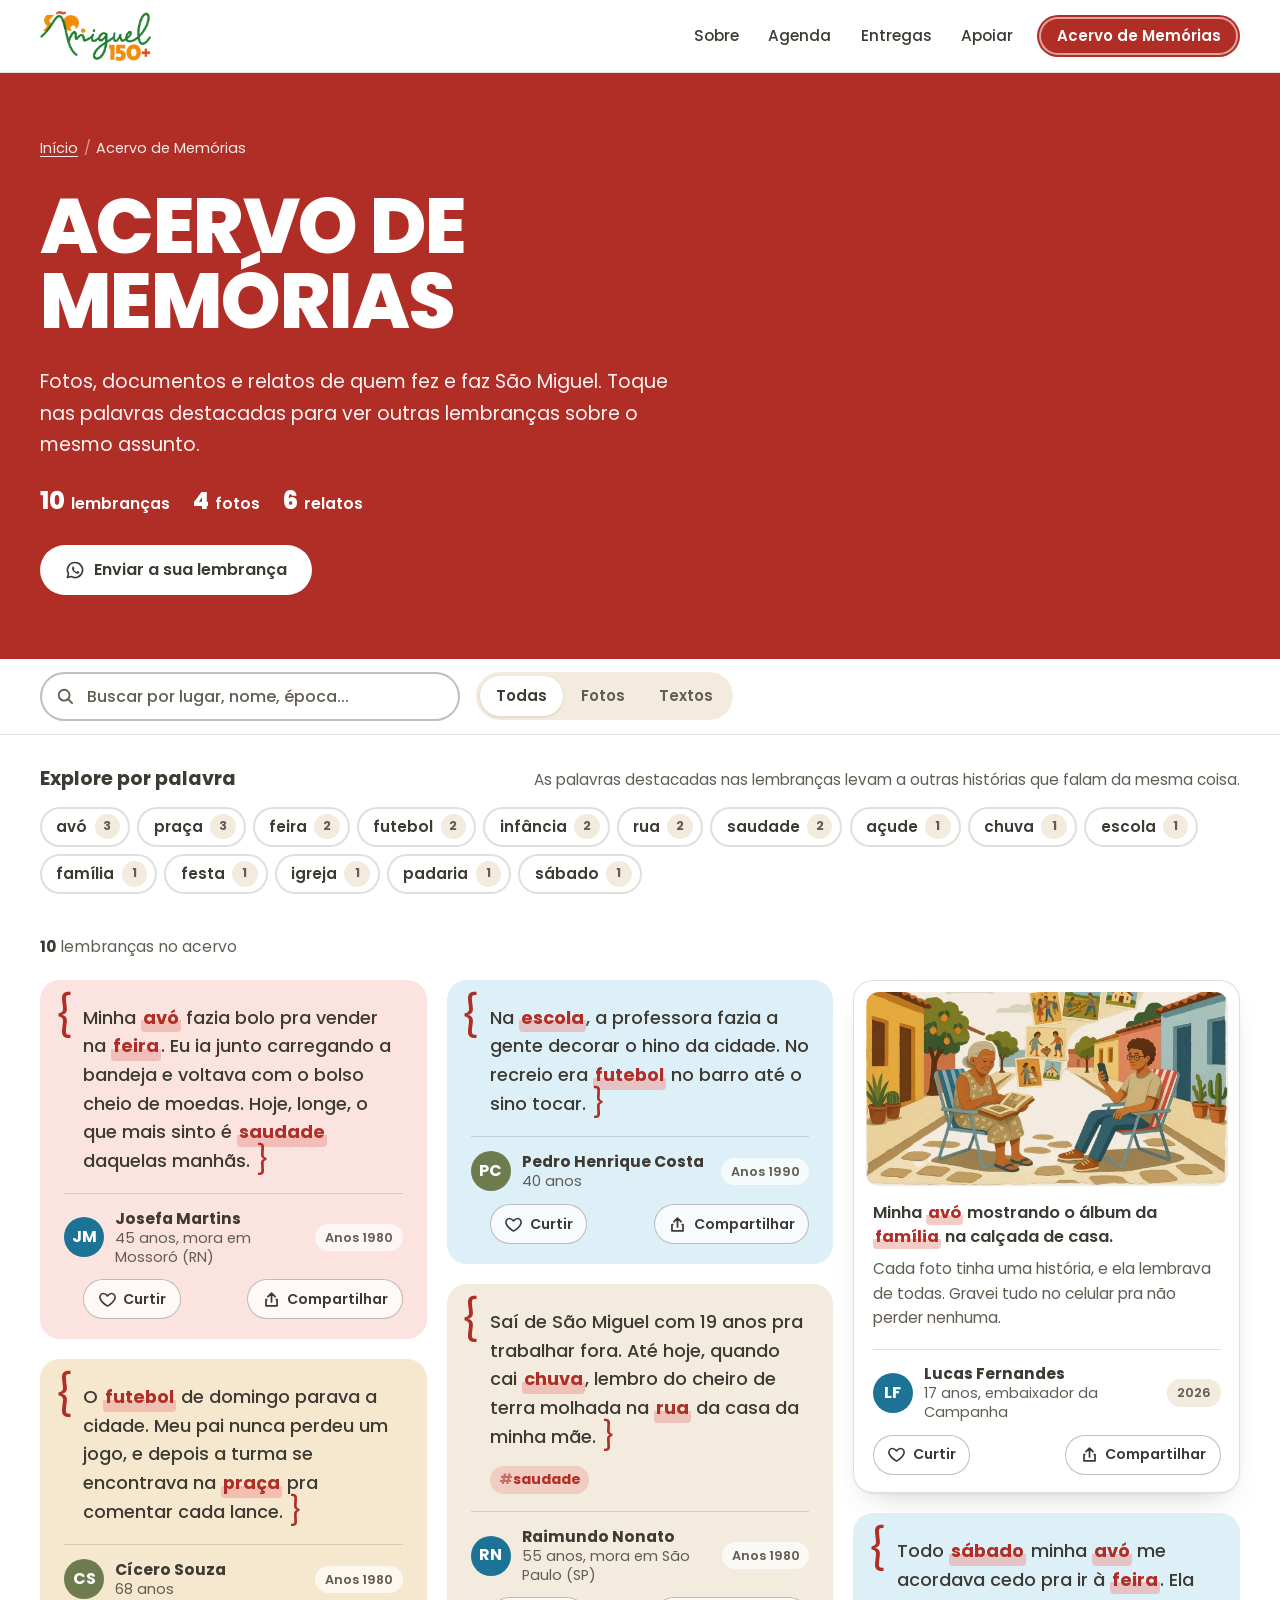
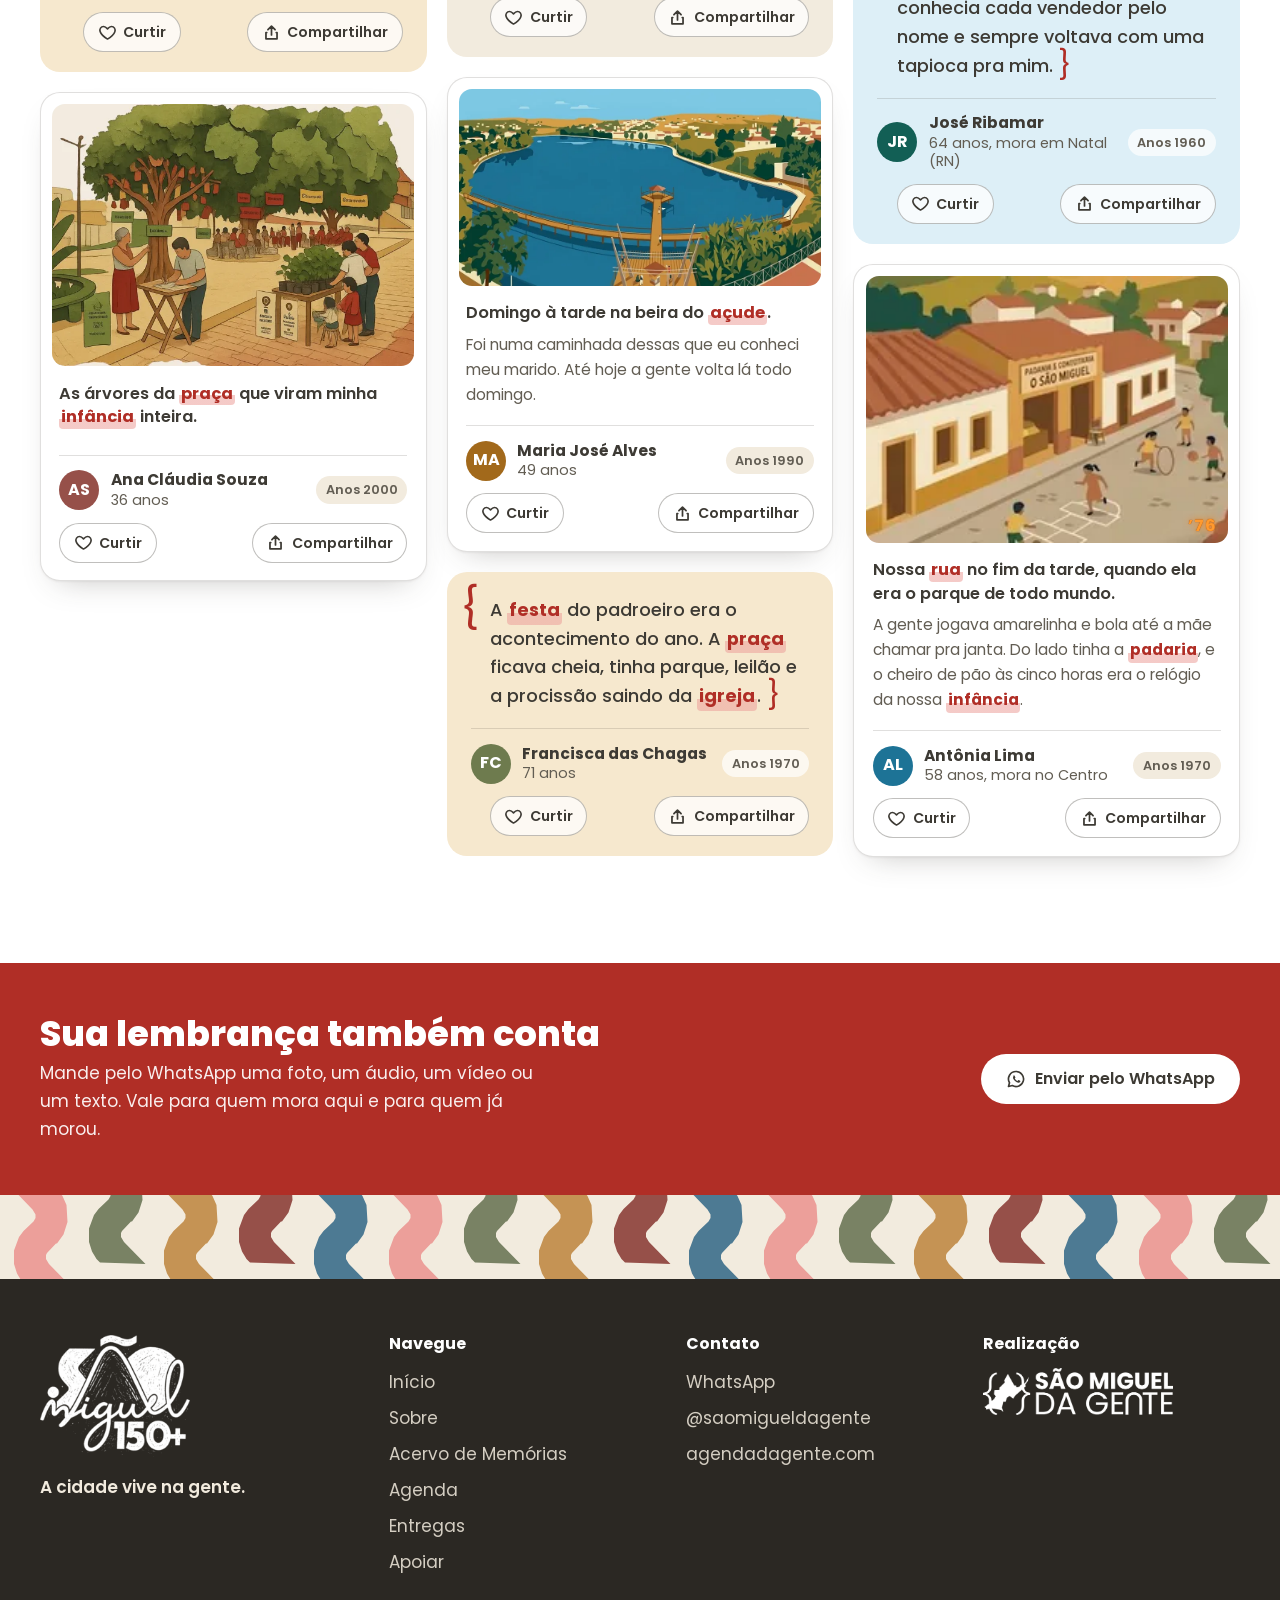
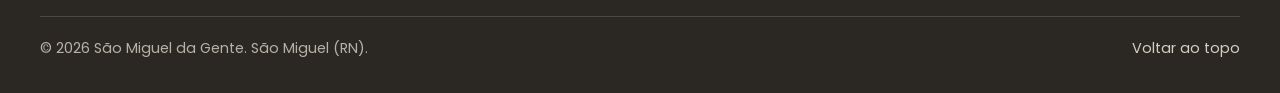
==== commit 1c974b82: "Tira a ilustração das câmeras do acervo" ====
--- a/acervo.html
+++ b/acervo.html
@@ -37,7 +37,6 @@
           <a class="botao botao-branco" data-whats="Oi! Quero enviar uma lembrança para o Acervo de Memórias do São Miguel 150+." href="#enviar"><svg class="whats" viewBox="0 0 24 24" aria-hidden="true"><path d="M12 3a9 9 0 0 0-7.8 13.5L3 21l4.6-1.2A9 9 0 1 0 12 3z" fill="none" stroke="currentColor" stroke-width="2" stroke-linejoin="round"/><path d="M8.6 8.3c.2-.5.5-.5.8-.5h.5c.2 0 .4 0 .6.5l.7 1.6c.1.2.1.4 0 .6l-.5.7c-.1.2-.1.3 0 .5.7 1.2 1.6 2 2.8 2.6.2.1.4.1.5-.1l.7-.8c.2-.2.4-.2.6-.1l1.6.8c.2.1.4.2.4.4 0 .8-.6 1.7-1.5 1.9-1 .2-2.6 0-4.6-1.6-2-1.7-2.7-3.4-2.8-4.4 0-.8.3-1.5.6-2z" fill="currentColor"/></svg>Enviar a sua lembrança</a>
         </div>
       </div>
-      <img class="acao-ilustra" src="assets/ilustra-cameras.webp" alt="" width="409" height="305">
     </div>
   </section>
 
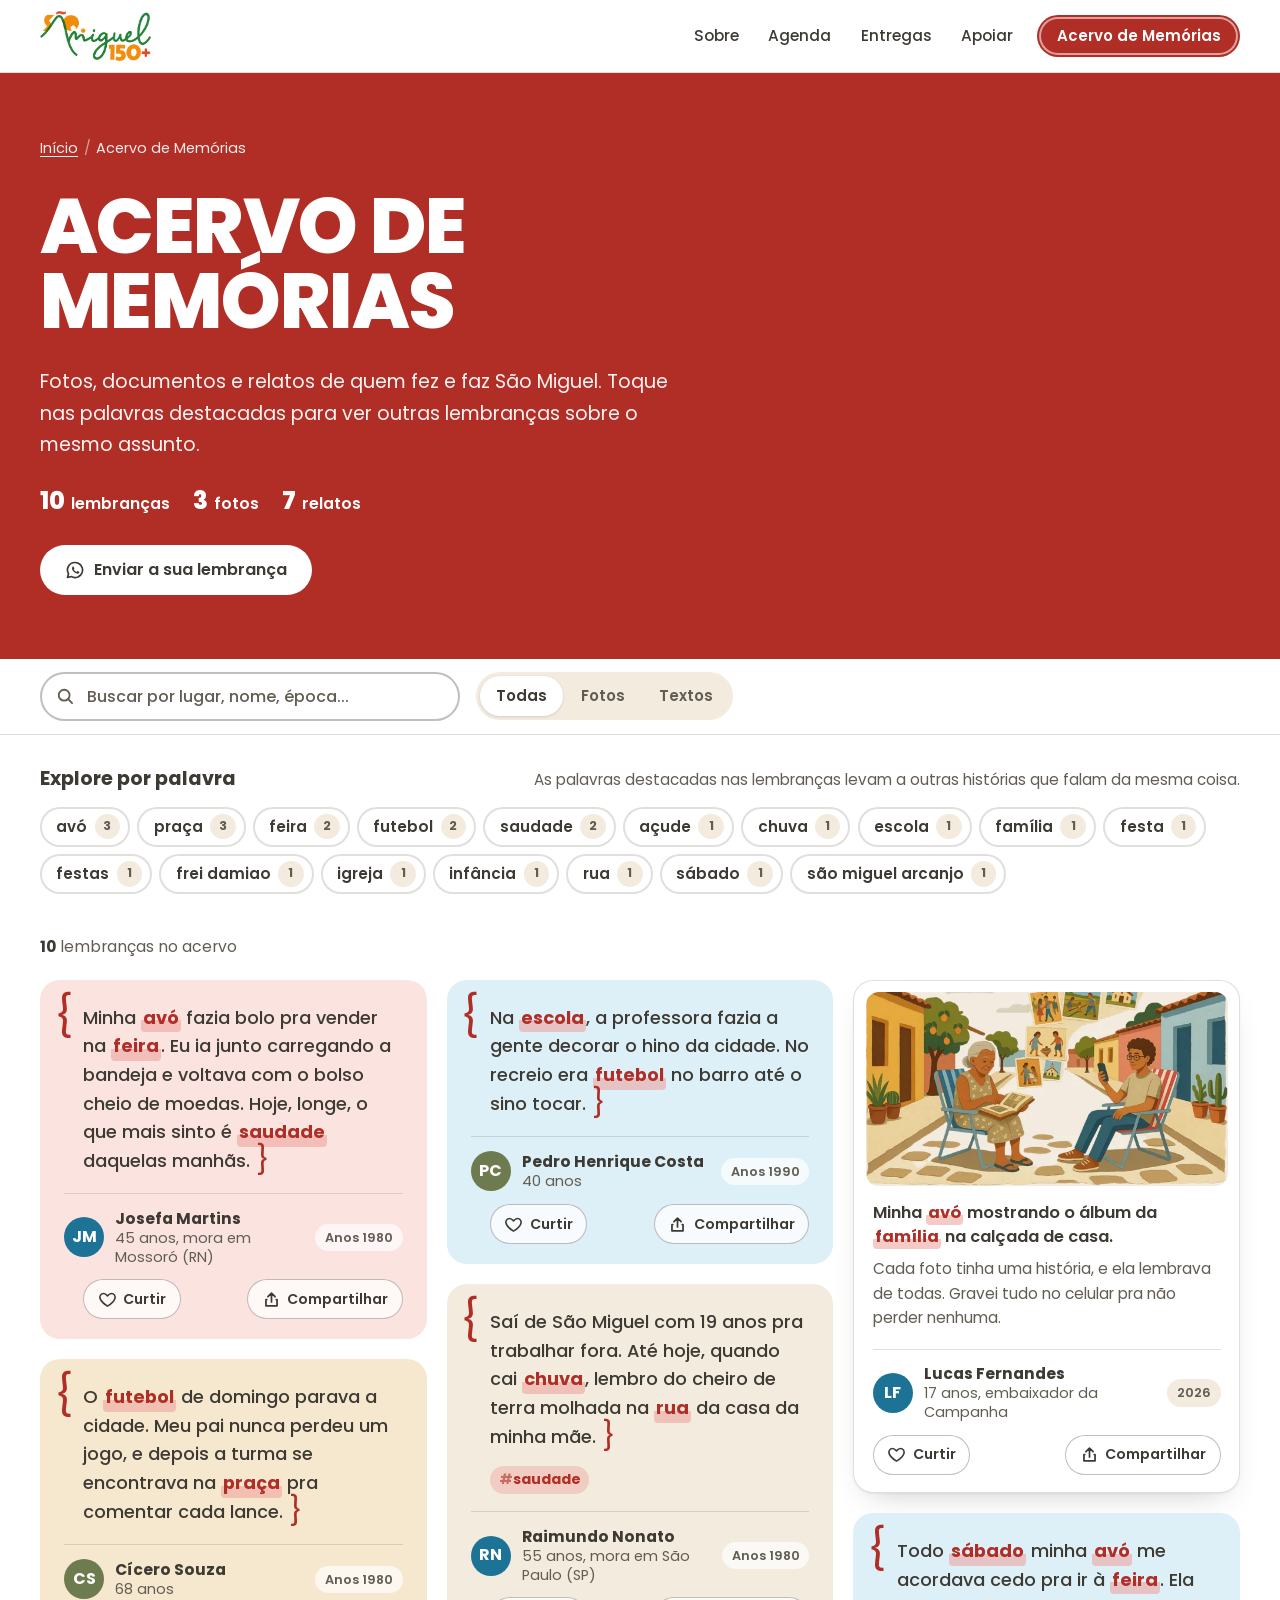
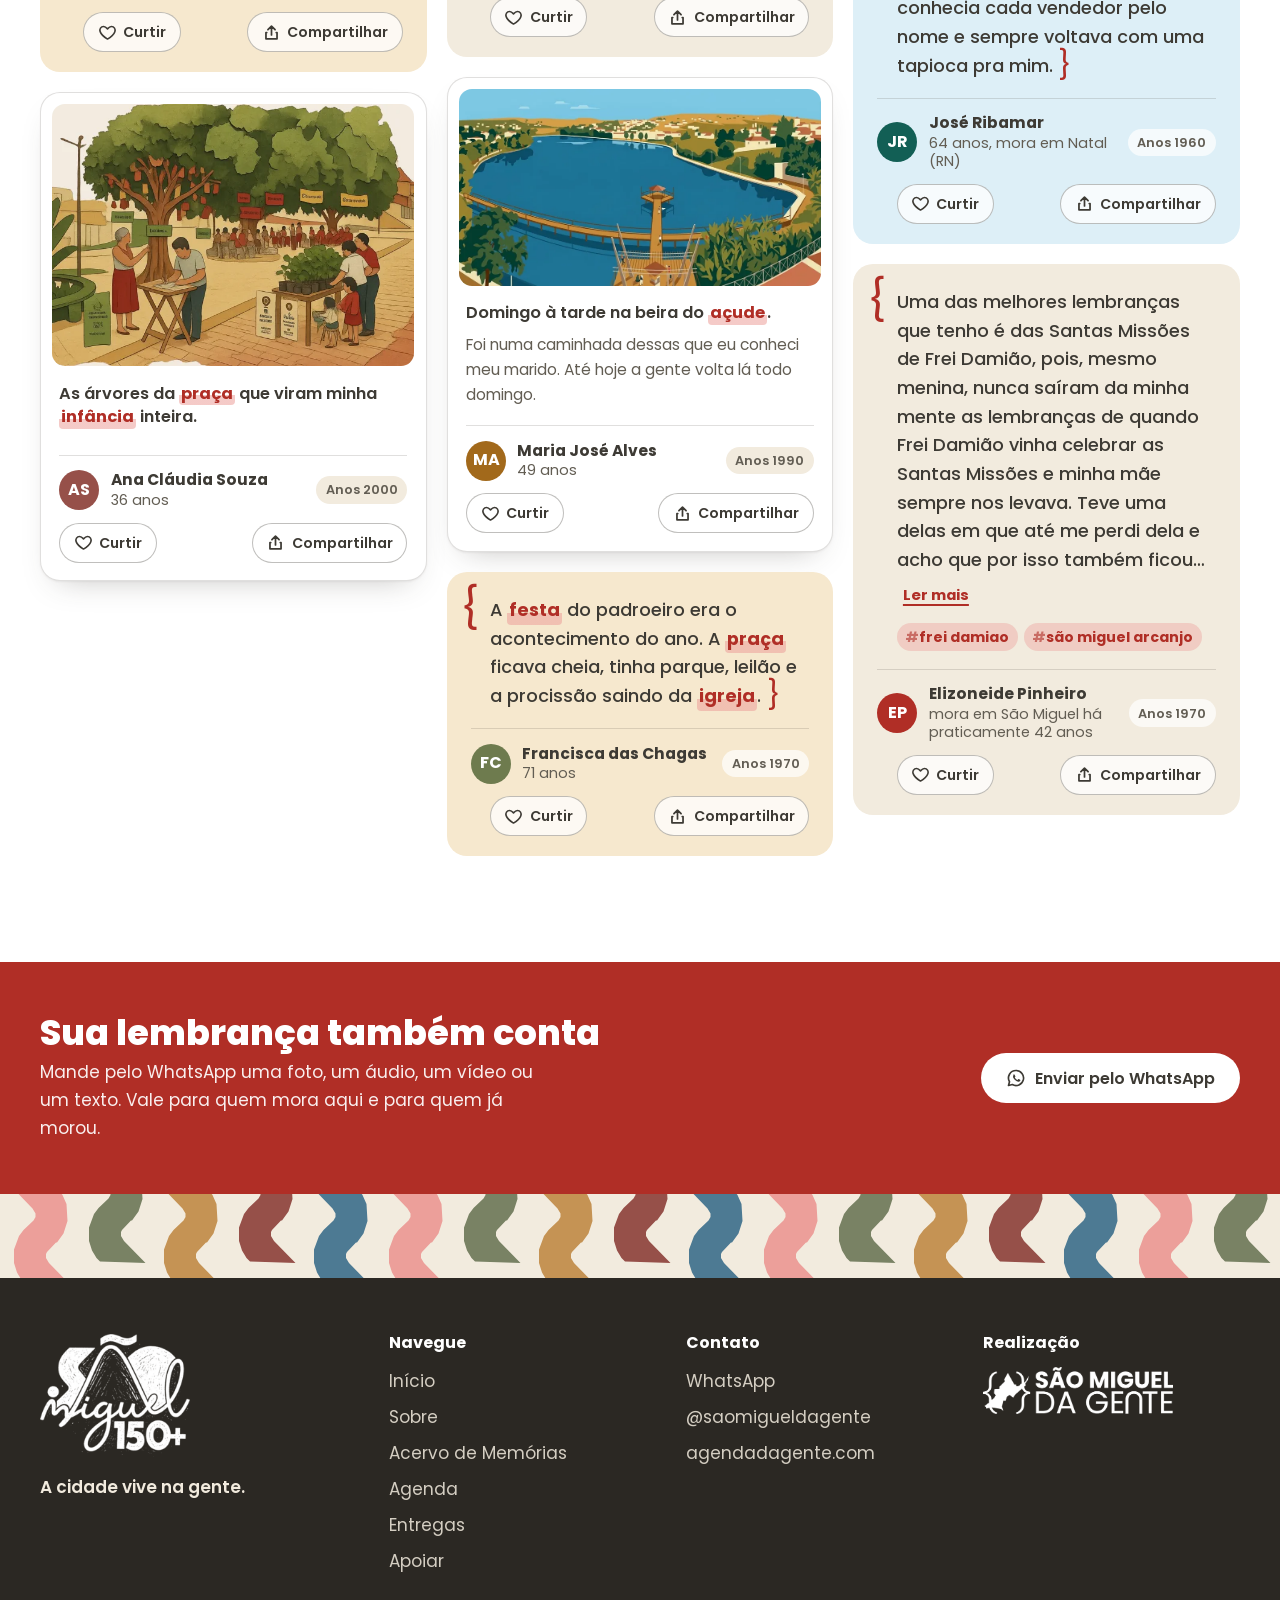
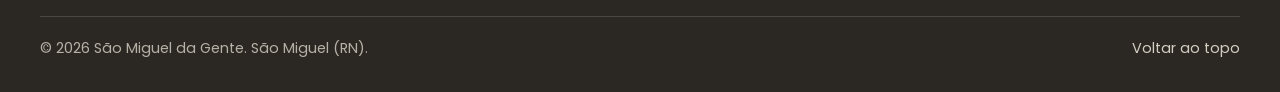
==== commit aacf8041: "Tira a ilustração das câmeras do acervo" ====
--- a/acervo.html
+++ b/acervo.html
@@ -37,6 +37,7 @@
           <a class="botao botao-branco" data-whats="Oi! Quero enviar uma lembrança para o Acervo de Memórias do São Miguel 150+." href="#enviar"><svg class="whats" viewBox="0 0 24 24" aria-hidden="true"><path d="M12 3a9 9 0 0 0-7.8 13.5L3 21l4.6-1.2A9 9 0 1 0 12 3z" fill="none" stroke="currentColor" stroke-width="2" stroke-linejoin="round"/><path d="M8.6 8.3c.2-.5.5-.5.8-.5h.5c.2 0 .4 0 .6.5l.7 1.6c.1.2.1.4 0 .6l-.5.7c-.1.2-.1.3 0 .5.7 1.2 1.6 2 2.8 2.6.2.1.4.1.5-.1l.7-.8c.2-.2.4-.2.6-.1l1.6.8c.2.1.4.2.4.4 0 .8-.6 1.7-1.5 1.9-1 .2-2.6 0-4.6-1.6-2-1.7-2.7-3.4-2.8-4.4 0-.8.3-1.5.6-2z" fill="currentColor"/></svg>Enviar a sua lembrança</a>
         </div>
       </div>
+      <!--<img class="acao-ilustra" src="assets/ilustra-cameras.webp" alt="" width="409" height="305">-->
     </div>
   </section>
 
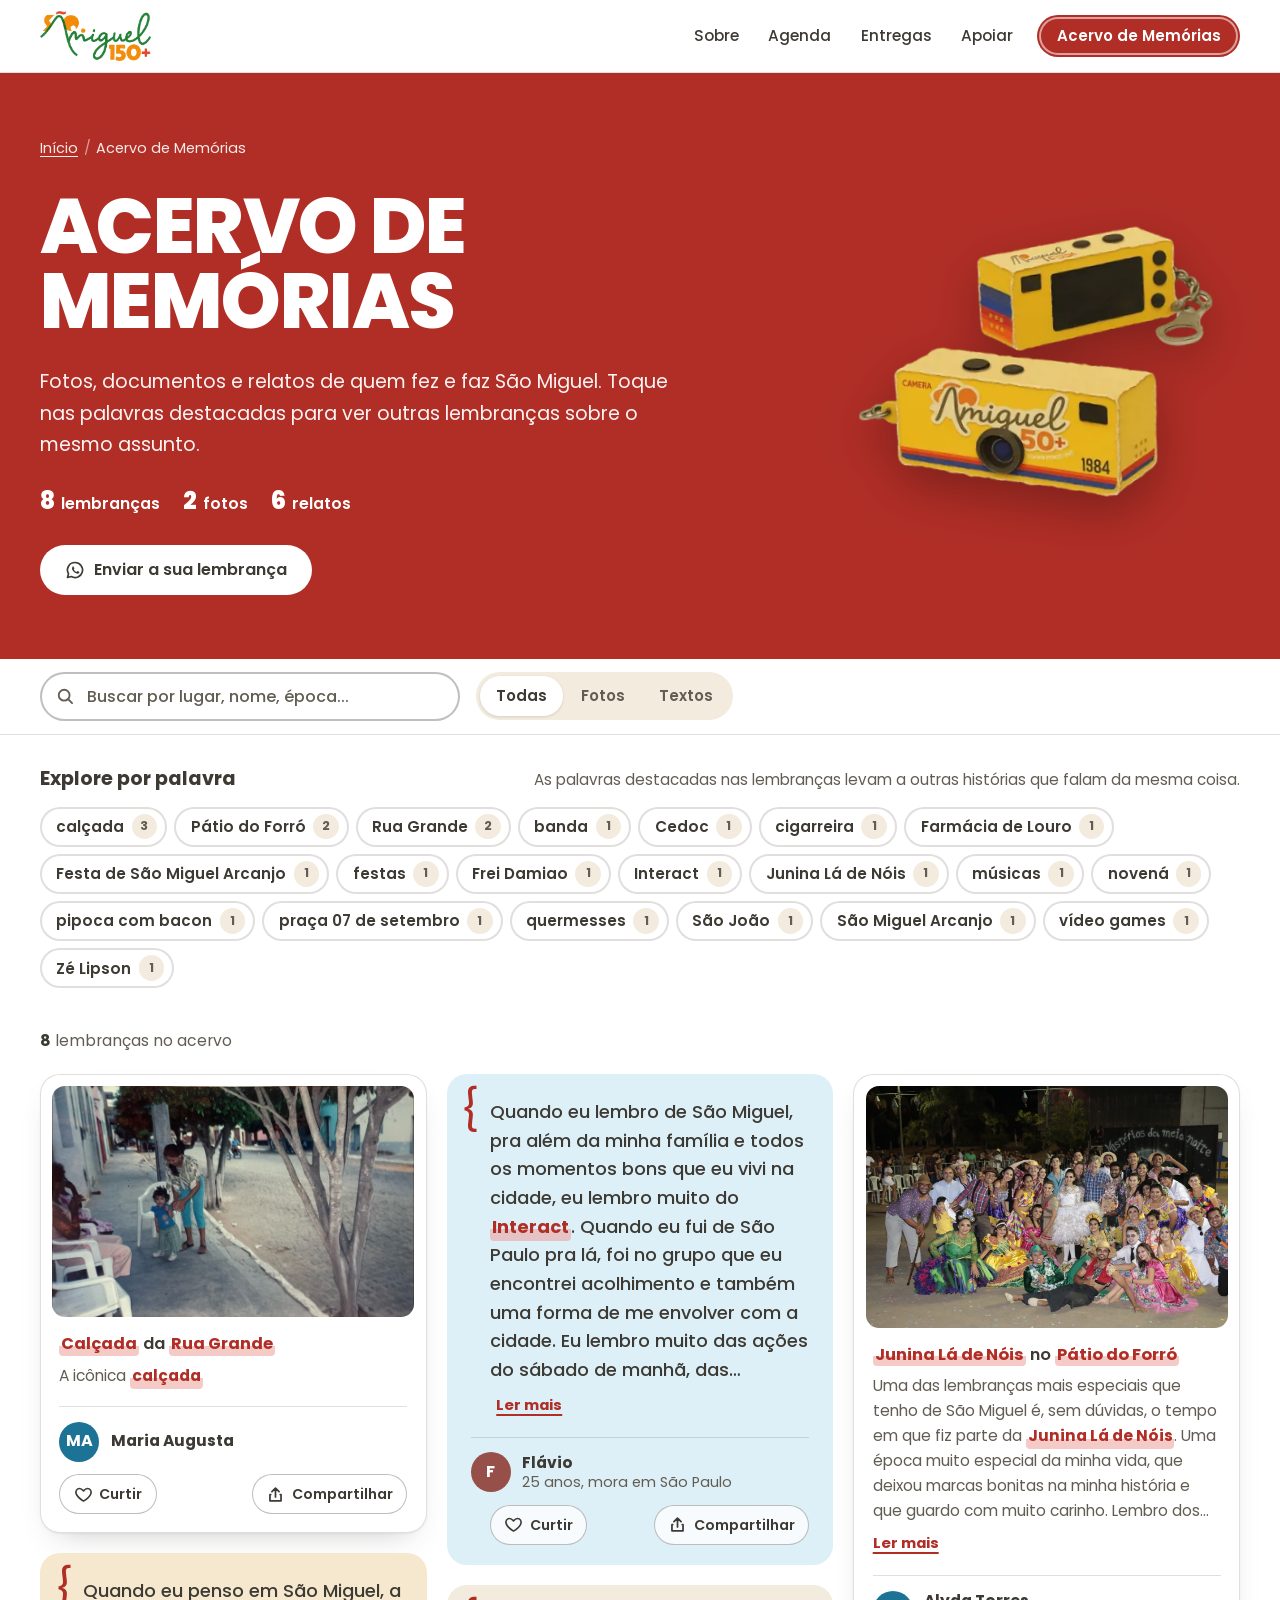
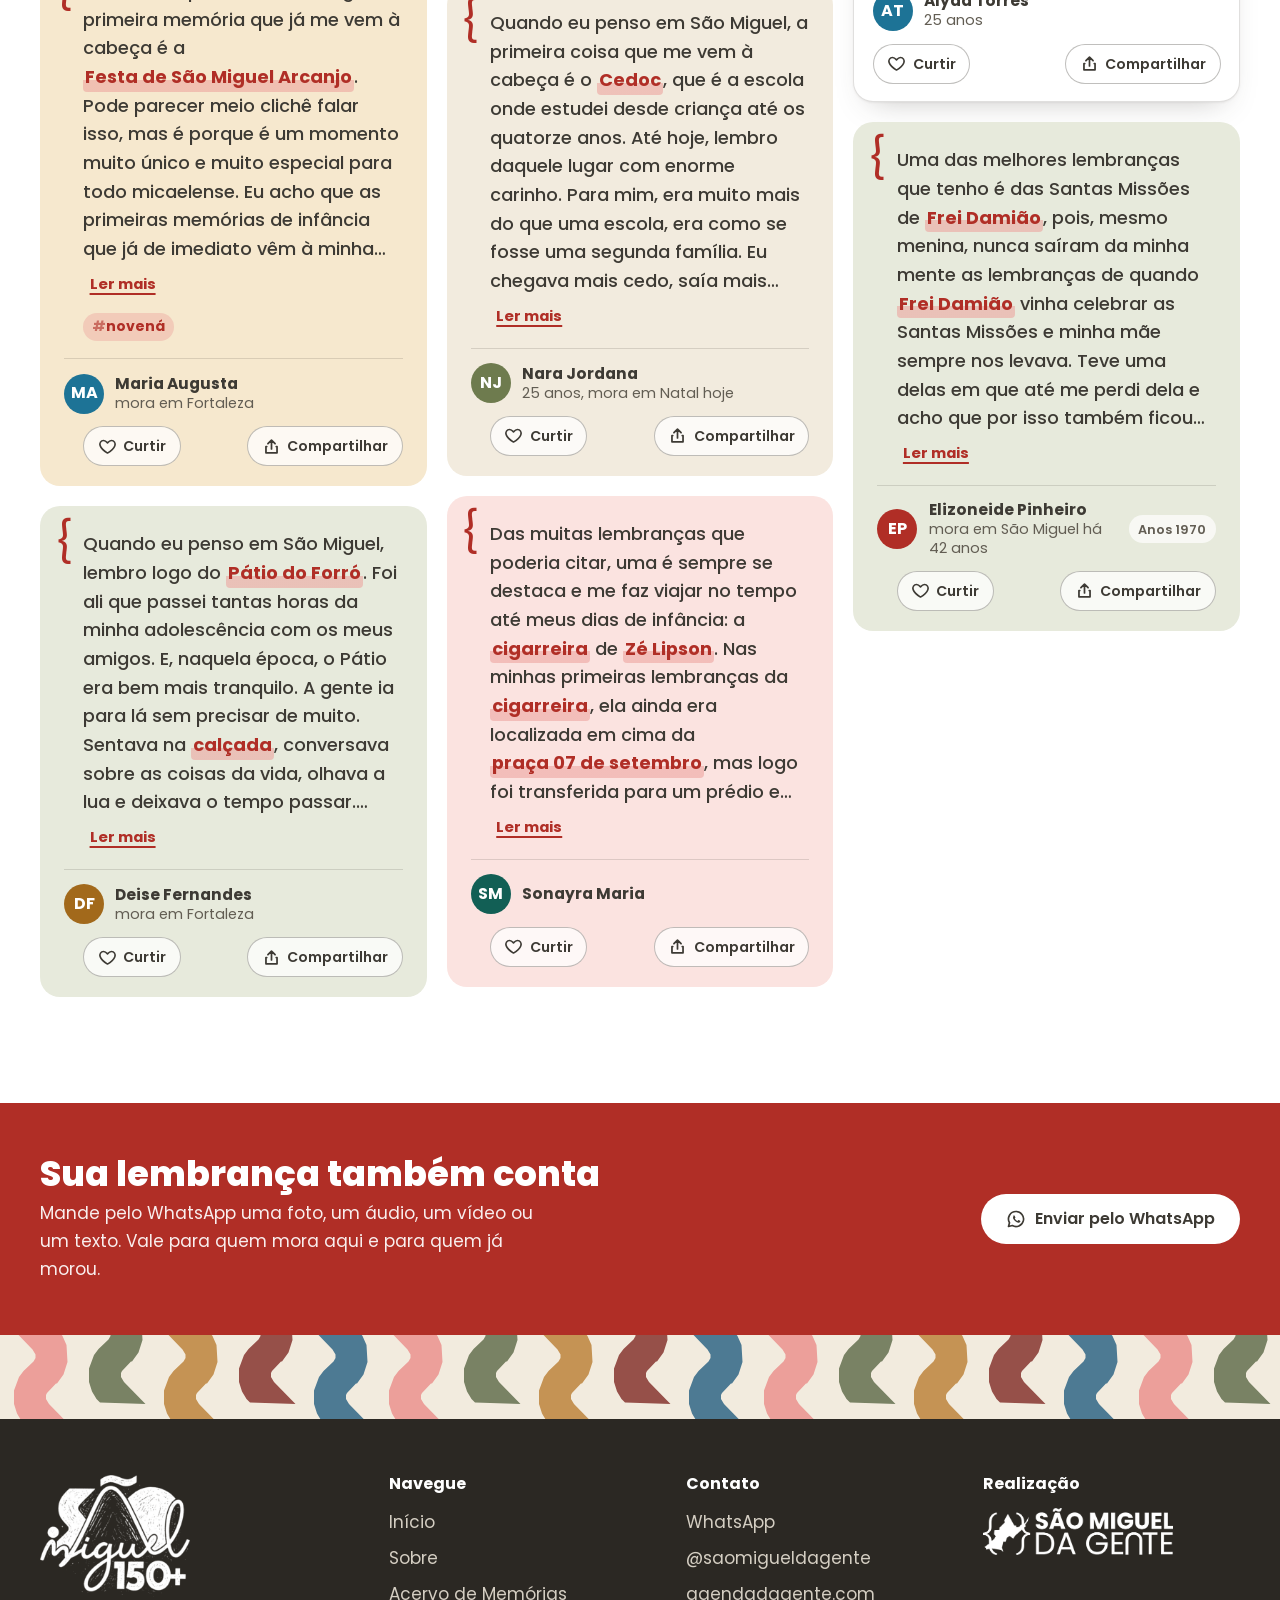
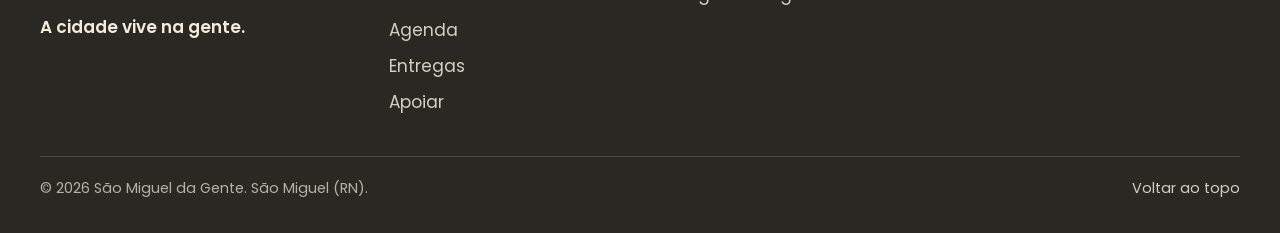
==== commit f42af3fe: "Endereço completo da imagem de prévia" ====
--- a/acervo.html
+++ b/acervo.html
@@ -10,7 +10,9 @@
 <meta property="og:site_name" content="São Miguel 150+">
 <meta property="og:title" content="Acervo de Memórias | São Miguel 150+">
 <meta property="og:description" content="Fotos, documentos e relatos de quem fez e faz São Miguel (RN), reunidos pelo São Miguel 150+.">
-<meta property="og:image" content="assets/compartilhar.jpg">
+<meta property="og:image" content="https://www.saomiguel150.com.br/assets/compartilhar.jpg">
+<meta property="og:image:width" content="1200">
+<meta property="og:image:height" content="630">
 <meta property="og:locale" content="pt_BR">
 <link rel="icon" href="favicon.ico" sizes="48x48">
 <link rel="icon" href="favicon.svg" type="image/svg+xml">
@@ -37,7 +39,7 @@
           <a class="botao botao-branco" data-whats="Oi! Quero enviar uma lembrança para o Acervo de Memórias do São Miguel 150+." href="#enviar"><svg class="whats" viewBox="0 0 24 24" aria-hidden="true"><path d="M12 3a9 9 0 0 0-7.8 13.5L3 21l4.6-1.2A9 9 0 1 0 12 3z" fill="none" stroke="currentColor" stroke-width="2" stroke-linejoin="round"/><path d="M8.6 8.3c.2-.5.5-.5.8-.5h.5c.2 0 .4 0 .6.5l.7 1.6c.1.2.1.4 0 .6l-.5.7c-.1.2-.1.3 0 .5.7 1.2 1.6 2 2.8 2.6.2.1.4.1.5-.1l.7-.8c.2-.2.4-.2.6-.1l1.6.8c.2.1.4.2.4.4 0 .8-.6 1.7-1.5 1.9-1 .2-2.6 0-4.6-1.6-2-1.7-2.7-3.4-2.8-4.4 0-.8.3-1.5.6-2z" fill="currentColor"/></svg>Enviar a sua lembrança</a>
         </div>
       </div>
-      <!--<img class="acao-ilustra" src="assets/ilustra-cameras.webp" alt="" width="409" height="305">-->
+      <img class="acao-ilustra" src="assets/ilustra-cameras.webp" alt="" width="409" height="305">
     </div>
   </section>
 
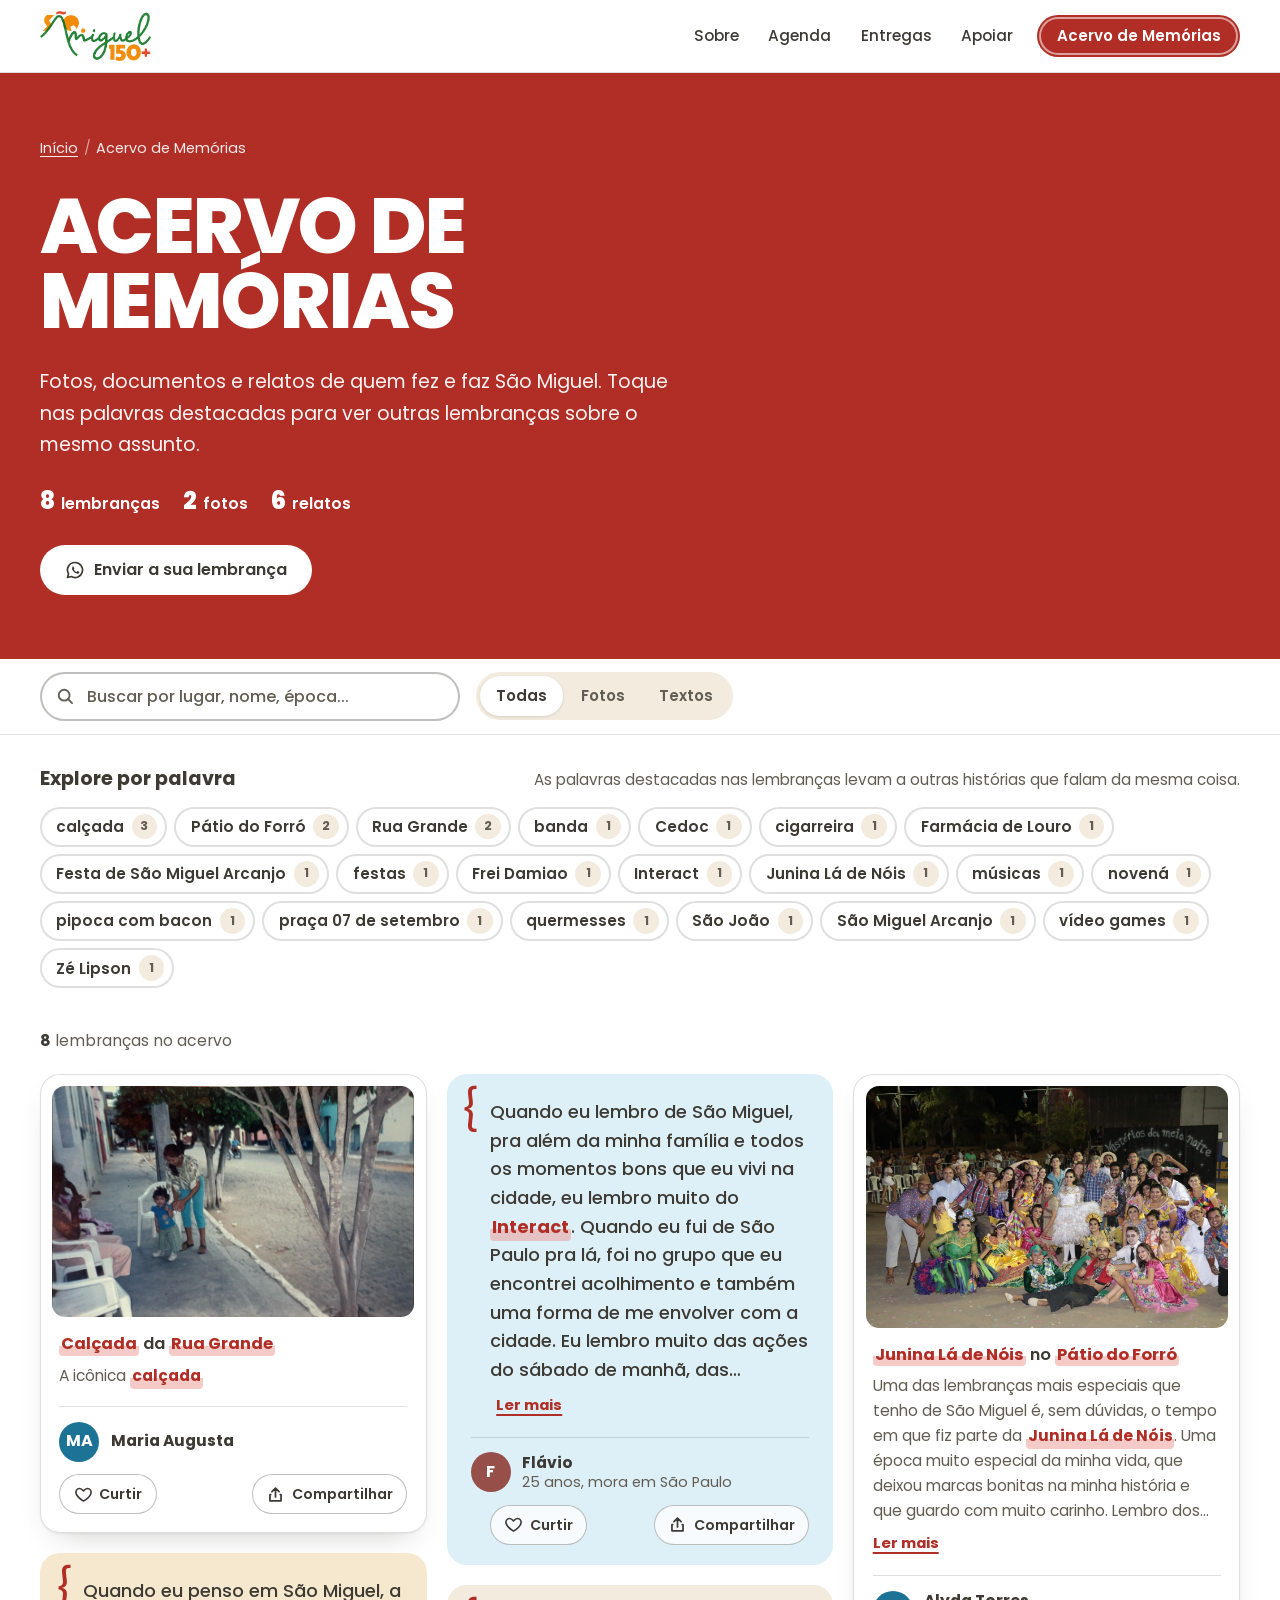
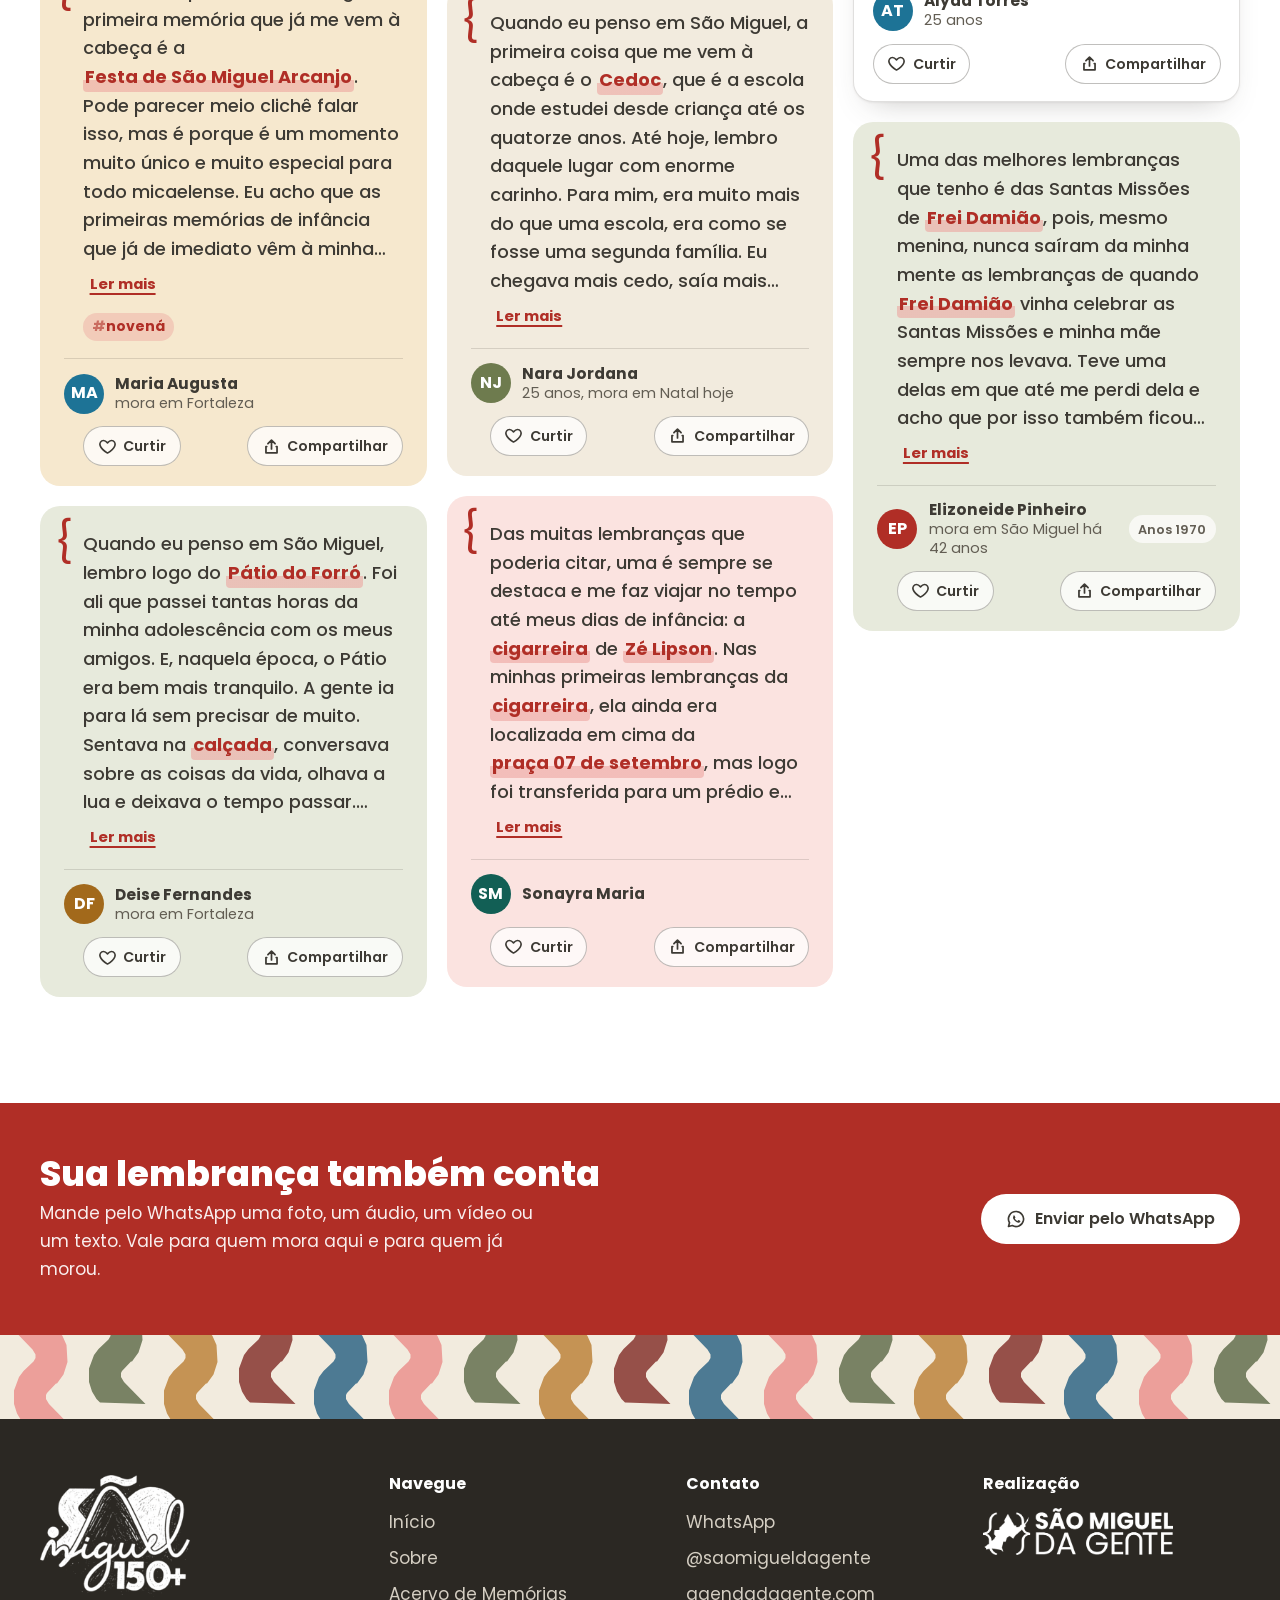
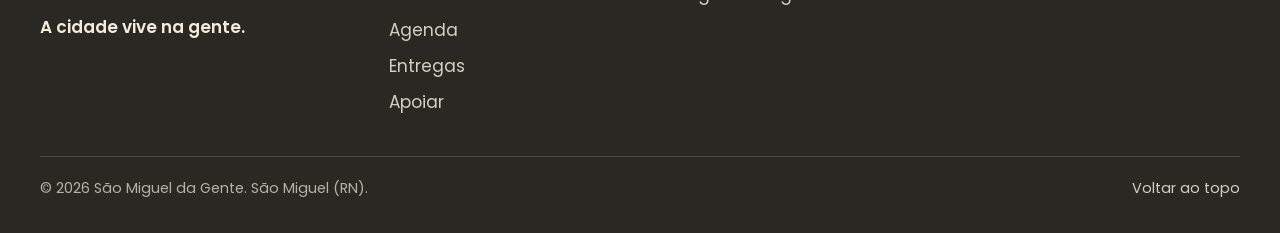
==== commit 62d5cdcc: "Endereço completo da imagem de prévia" ====
--- a/acervo.html
+++ b/acervo.html
@@ -39,7 +39,7 @@
           <a class="botao botao-branco" data-whats="Oi! Quero enviar uma lembrança para o Acervo de Memórias do São Miguel 150+." href="#enviar"><svg class="whats" viewBox="0 0 24 24" aria-hidden="true"><path d="M12 3a9 9 0 0 0-7.8 13.5L3 21l4.6-1.2A9 9 0 1 0 12 3z" fill="none" stroke="currentColor" stroke-width="2" stroke-linejoin="round"/><path d="M8.6 8.3c.2-.5.5-.5.8-.5h.5c.2 0 .4 0 .6.5l.7 1.6c.1.2.1.4 0 .6l-.5.7c-.1.2-.1.3 0 .5.7 1.2 1.6 2 2.8 2.6.2.1.4.1.5-.1l.7-.8c.2-.2.4-.2.6-.1l1.6.8c.2.1.4.2.4.4 0 .8-.6 1.7-1.5 1.9-1 .2-2.6 0-4.6-1.6-2-1.7-2.7-3.4-2.8-4.4 0-.8.3-1.5.6-2z" fill="currentColor"/></svg>Enviar a sua lembrança</a>
         </div>
       </div>
-      <img class="acao-ilustra" src="assets/ilustra-cameras.webp" alt="" width="409" height="305">
+     <!---<img class="acao-ilustra" src="assets/ilustra-cameras.webp" alt="" width="409" height="305">--> 
     </div>
   </section>
 
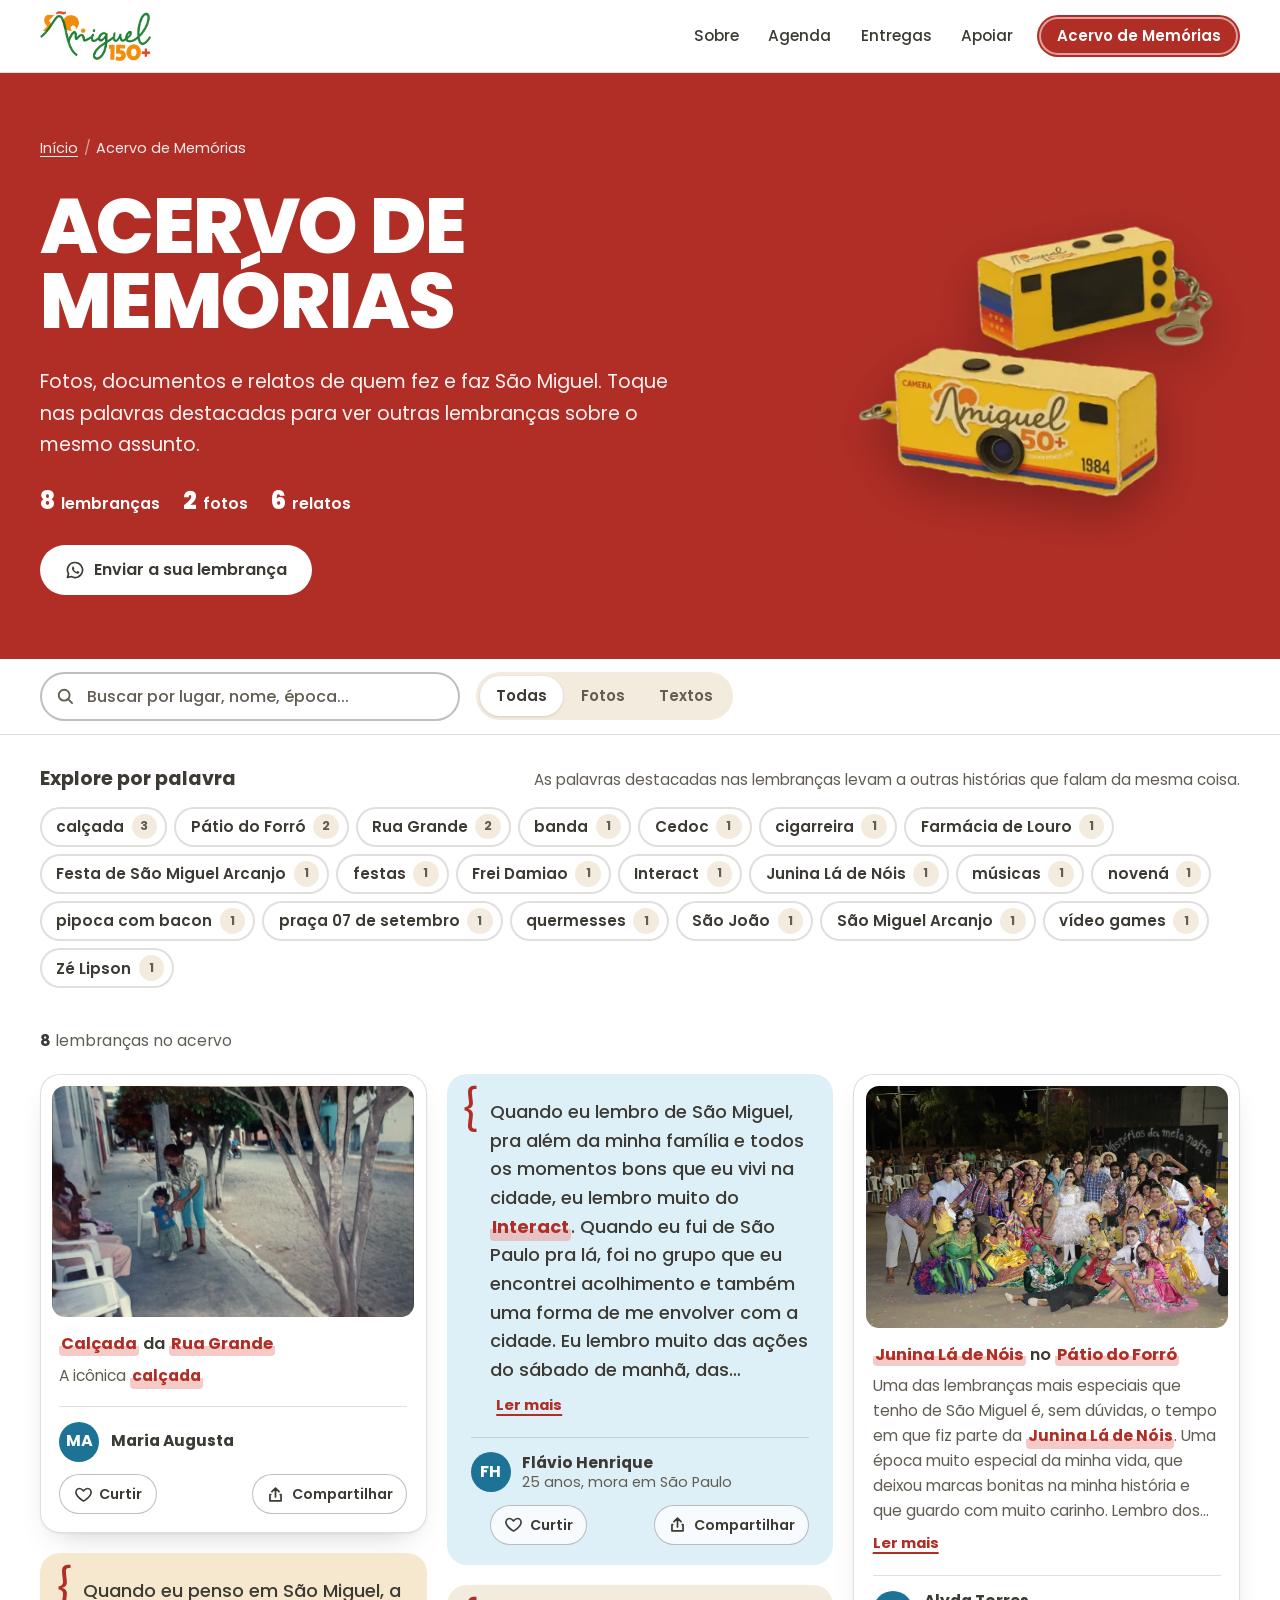
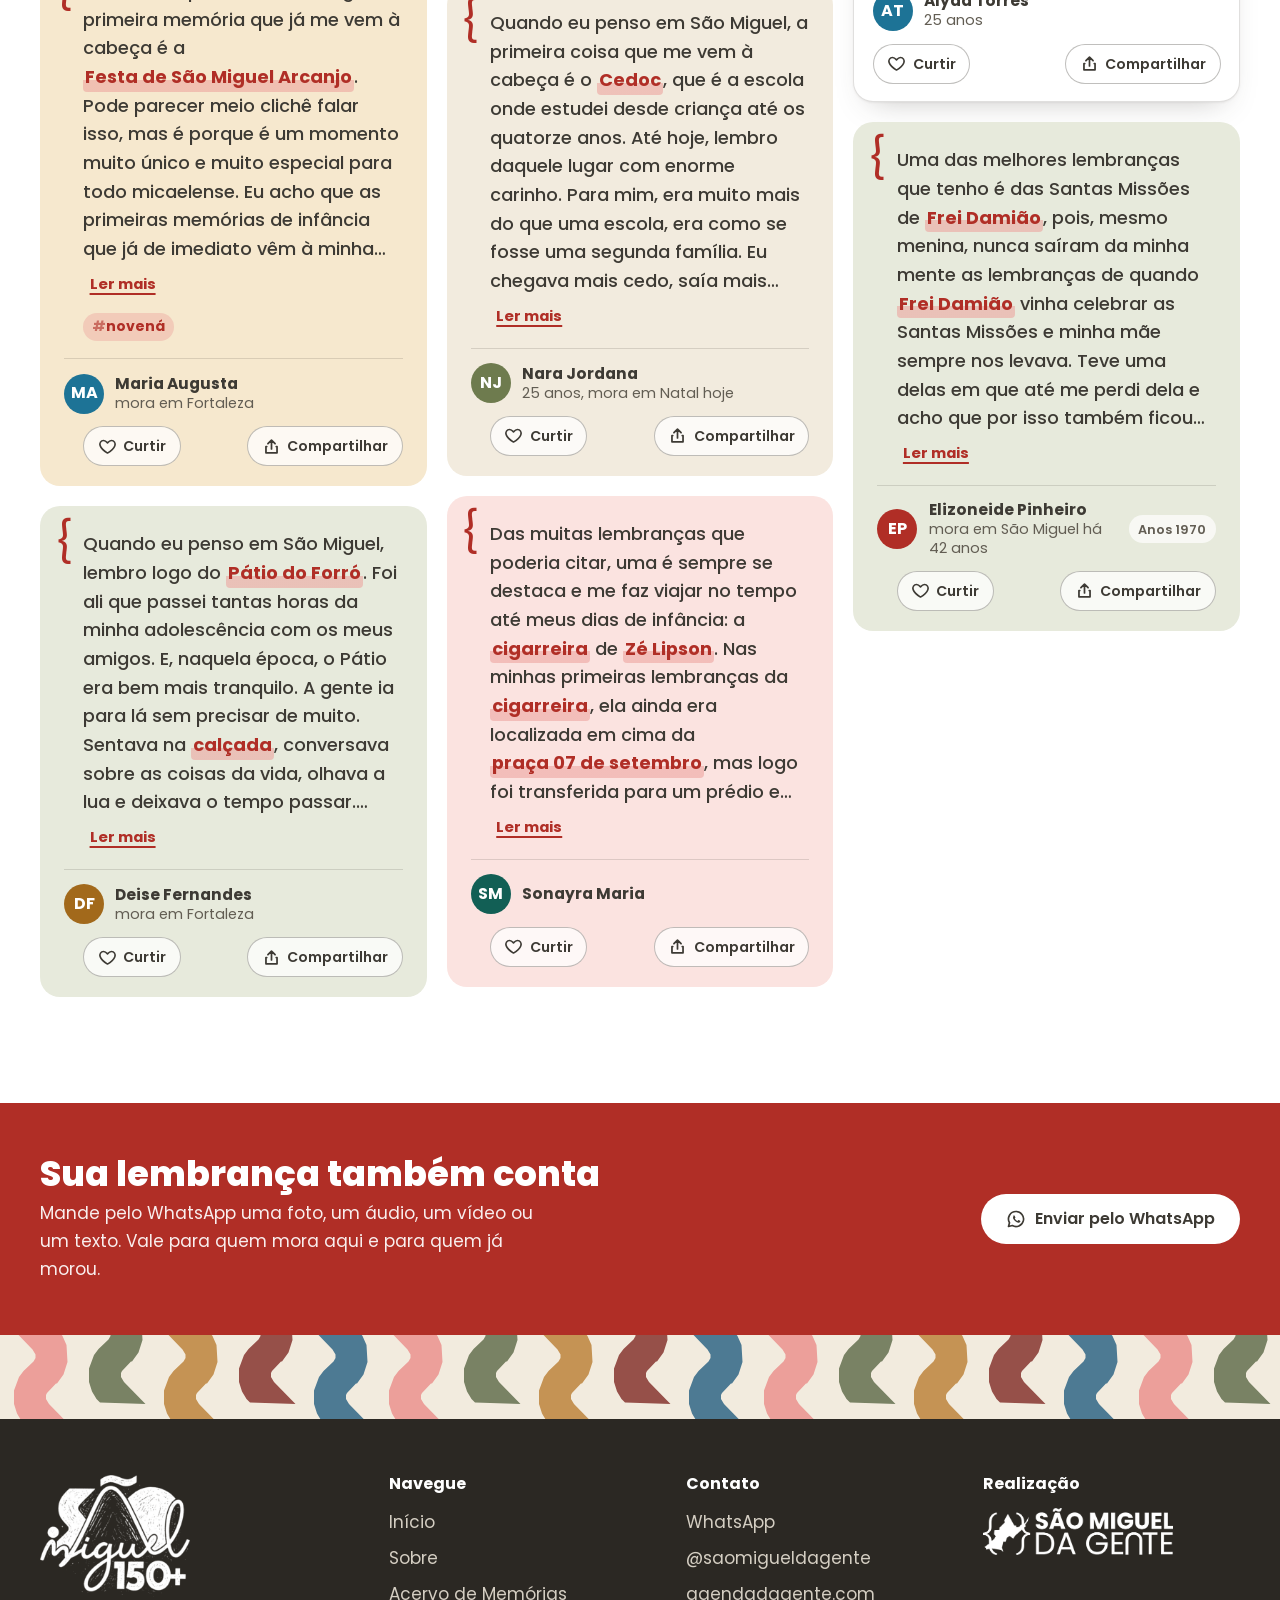
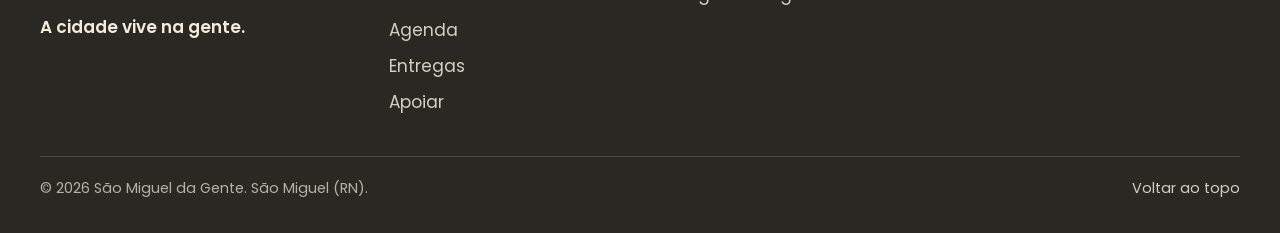
==== commit 8ece279d: "Versão nova do site" ====
--- a/acervo.html
+++ b/acervo.html
@@ -39,7 +39,7 @@
           <a class="botao botao-branco" data-whats="Oi! Quero enviar uma lembrança para o Acervo de Memórias do São Miguel 150+." href="#enviar"><svg class="whats" viewBox="0 0 24 24" aria-hidden="true"><path d="M12 3a9 9 0 0 0-7.8 13.5L3 21l4.6-1.2A9 9 0 1 0 12 3z" fill="none" stroke="currentColor" stroke-width="2" stroke-linejoin="round"/><path d="M8.6 8.3c.2-.5.5-.5.8-.5h.5c.2 0 .4 0 .6.5l.7 1.6c.1.2.1.4 0 .6l-.5.7c-.1.2-.1.3 0 .5.7 1.2 1.6 2 2.8 2.6.2.1.4.1.5-.1l.7-.8c.2-.2.4-.2.6-.1l1.6.8c.2.1.4.2.4.4 0 .8-.6 1.7-1.5 1.9-1 .2-2.6 0-4.6-1.6-2-1.7-2.7-3.4-2.8-4.4 0-.8.3-1.5.6-2z" fill="currentColor"/></svg>Enviar a sua lembrança</a>
         </div>
       </div>
-     <!---<img class="acao-ilustra" src="assets/ilustra-cameras.webp" alt="" width="409" height="305">--> 
+      <img class="acao-ilustra" src="assets/ilustra-cameras.webp" alt="" width="409" height="305">
     </div>
   </section>
 
